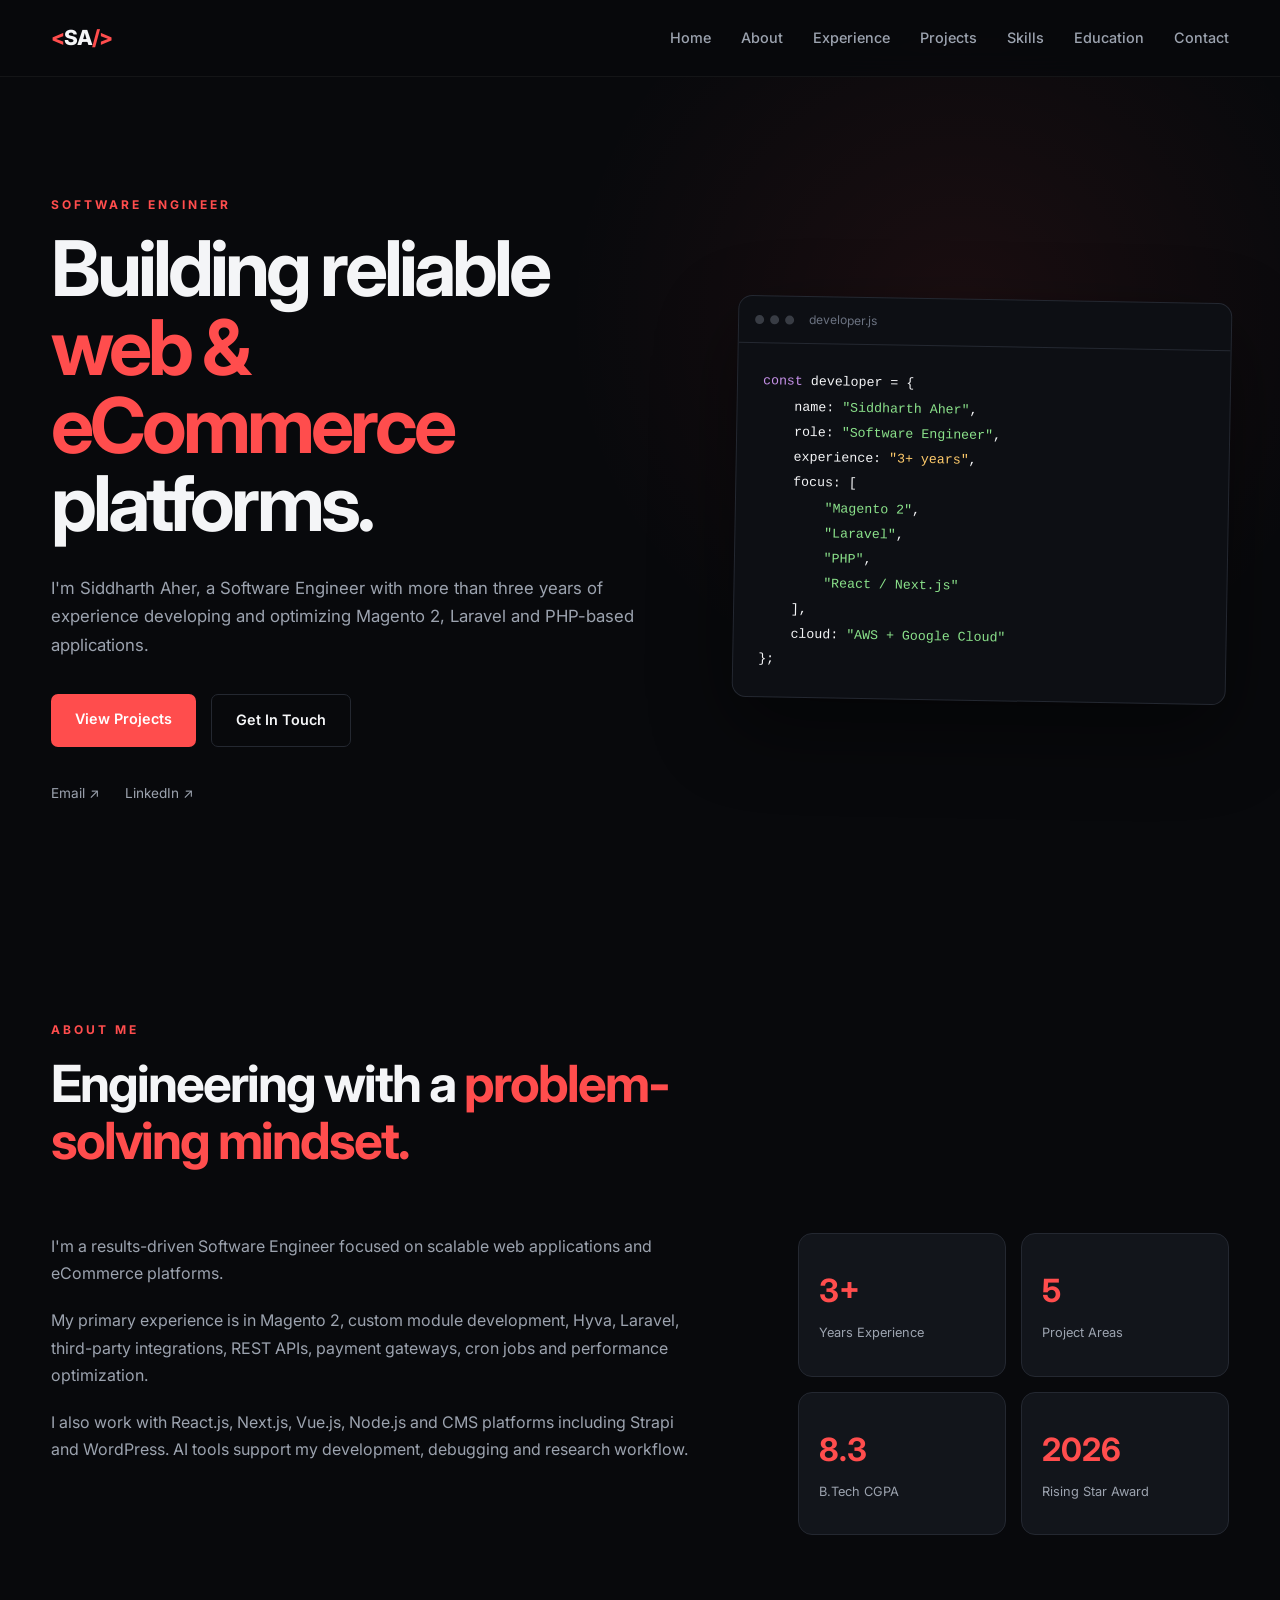
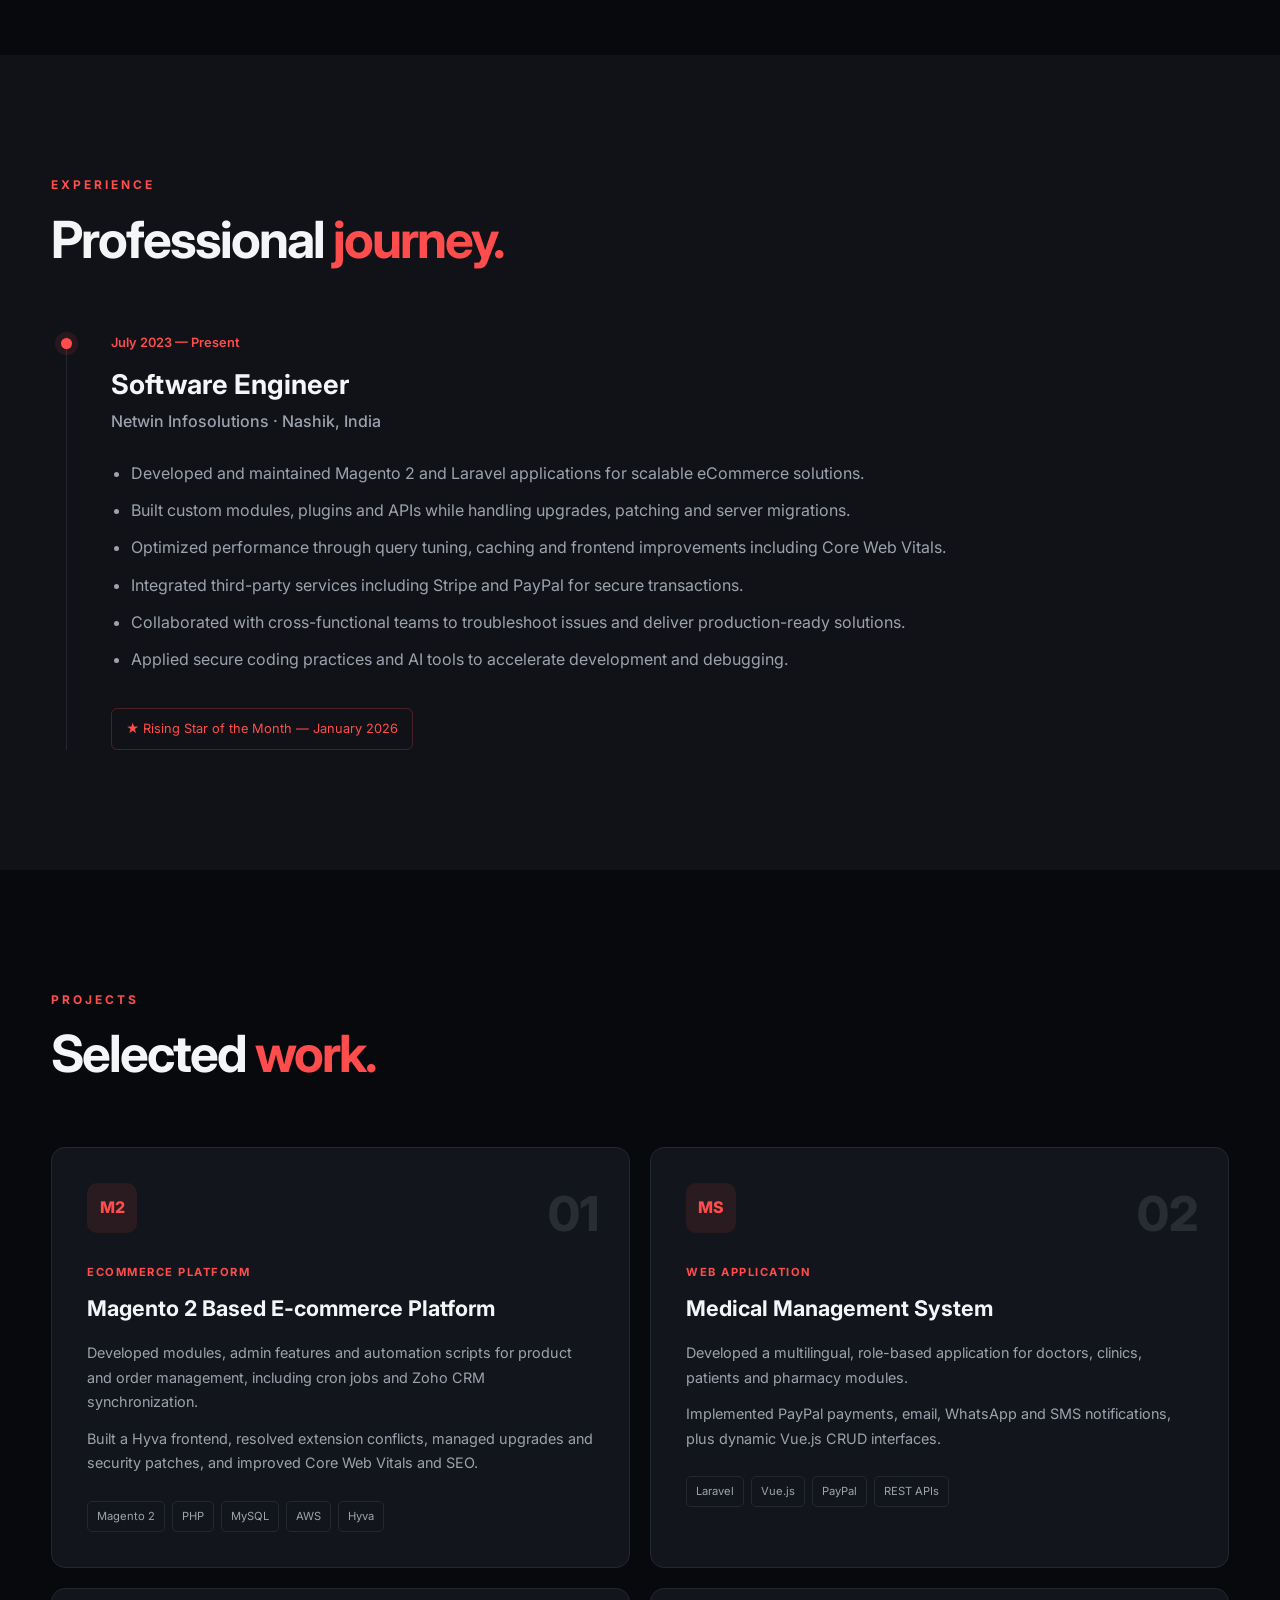
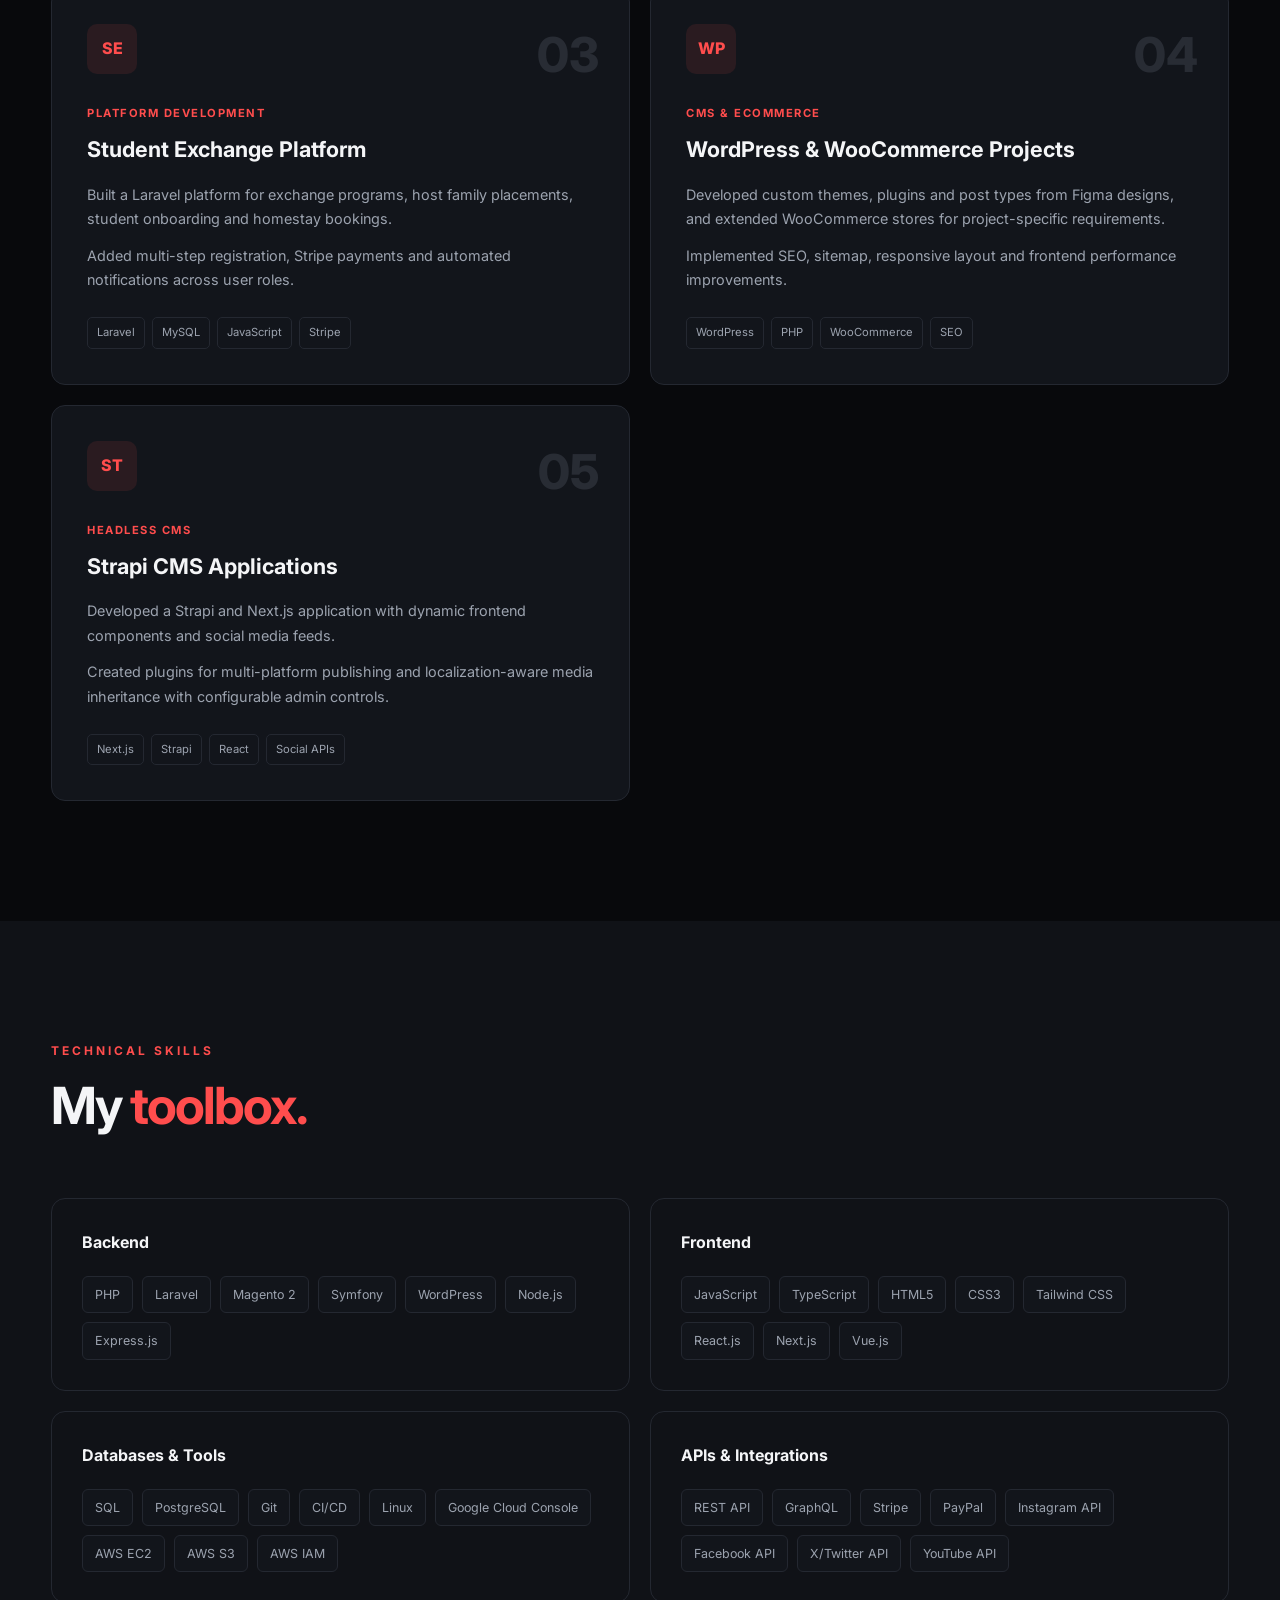
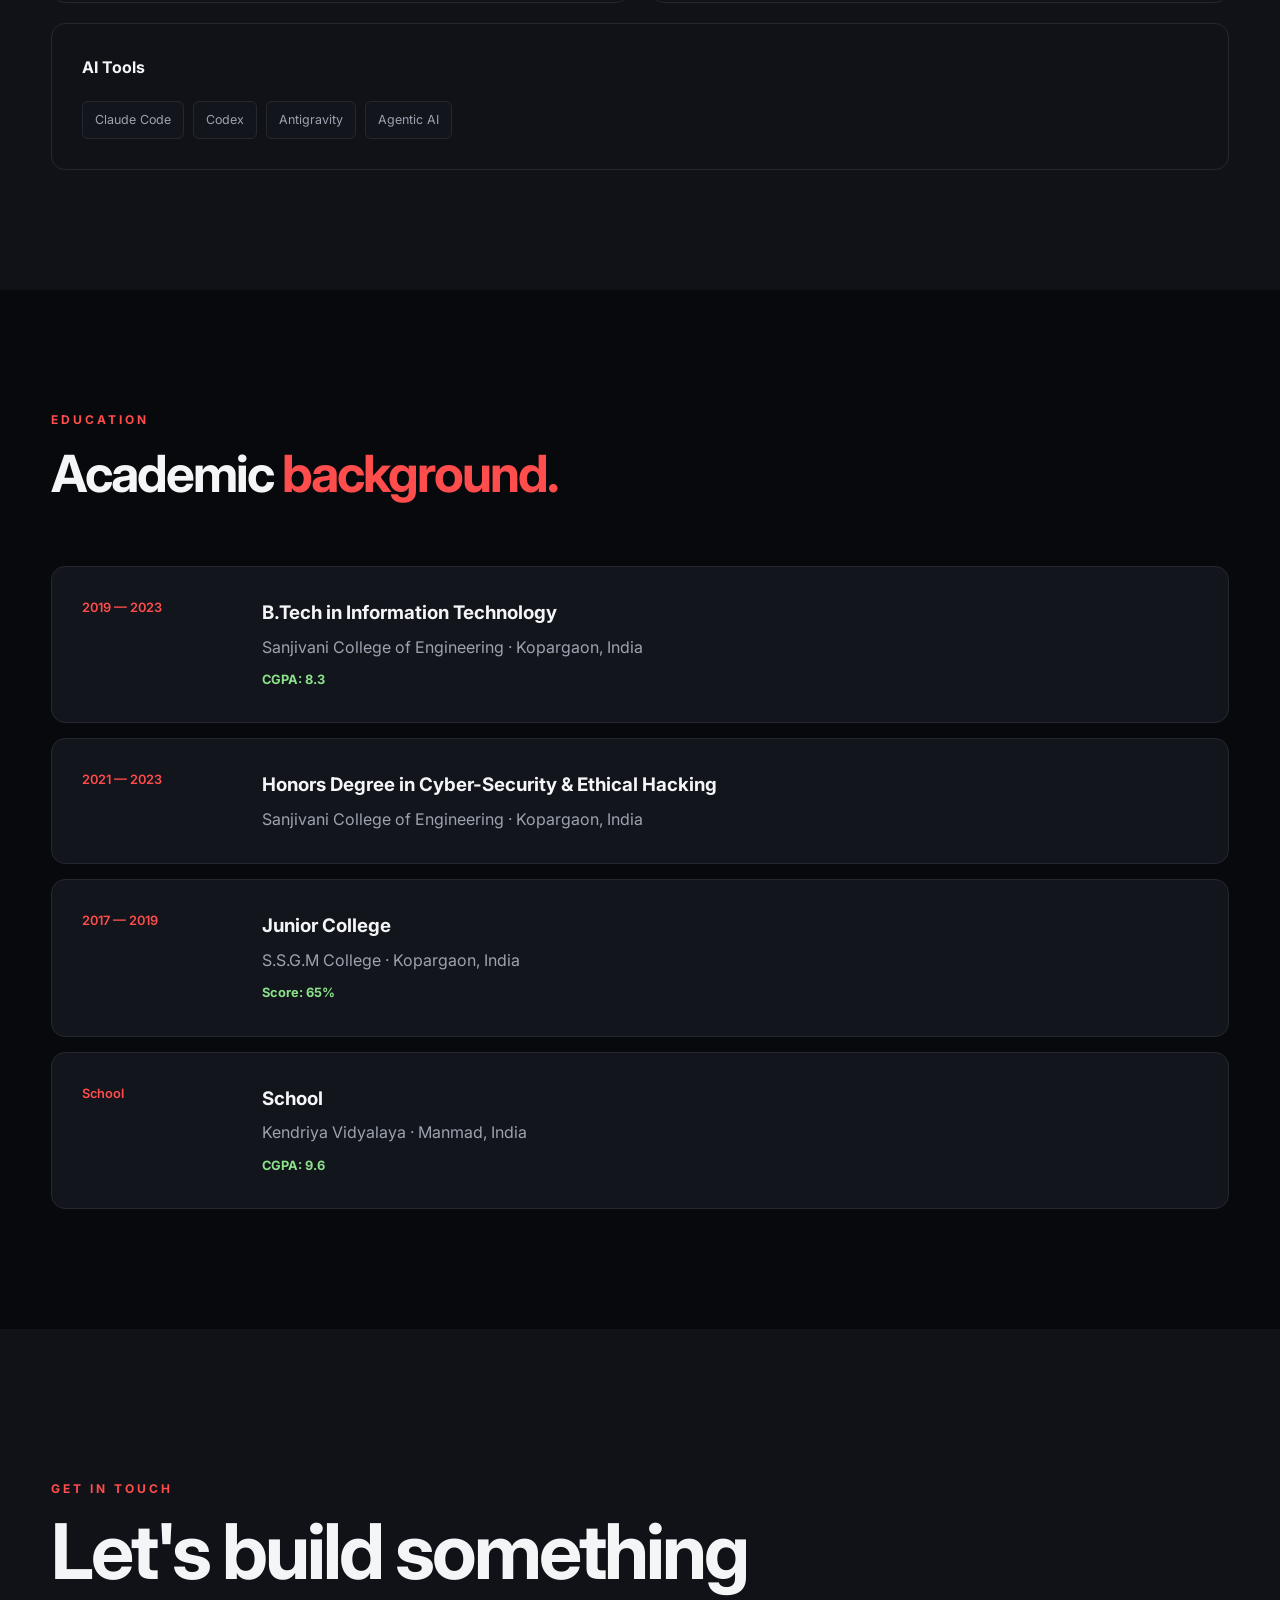
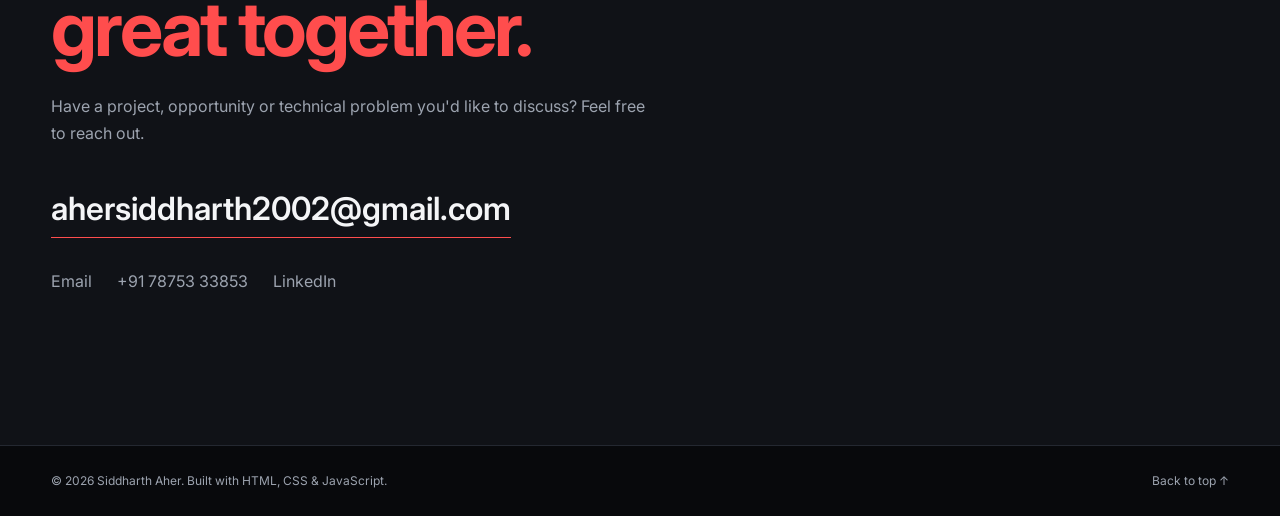
==== index.html @ b6172dcd "Content changes" ====
<!DOCTYPE html>
<html lang="en">
<head>
    <meta charset="UTF-8">
    <meta name="viewport" content="width=device-width, initial-scale=1.0">
    <title>Siddharth Aher | Software Engineer</title>
    <meta name="description" content="Siddharth Aher is a Software Engineer specializing in Magento 2, Laravel, PHP, eCommerce platforms, and modern JavaScript applications.">
    <link rel="stylesheet" href="css/style.css">
    <link rel="preconnect" href="https://fonts.googleapis.com">
    <link rel="preconnect" href="https://fonts.gstatic.com" crossorigin>
    <link href="https://fonts.googleapis.com/css2?family=Inter:wght@400;500;600;700;800&display=swap" rel="stylesheet">
</head>
<body>
<header class="header">
    <div class="container nav">
        <a href="#home" class="logo"><span>&lt;</span>SA<span>/&gt;</span></a>
        <button class="menu-toggle" id="menuToggle" aria-label="Toggle navigation"><span></span><span></span><span></span></button>
        <nav class="nav-links" id="navLinks">
            <a href="#home">Home</a><a href="#about">About</a><a href="#experience">Experience</a><a href="#projects">Projects</a><a href="#skills">Skills</a><a href="#education">Education</a><a href="#contact">Contact</a>
        </nav>
    </div>
</header>

<main>
    <section class="hero" id="home">
        <div class="container hero-content">
            <div class="hero-text reveal">
                <p class="eyebrow">SOFTWARE ENGINEER</p>
                <h1>Building reliable <span>web & eCommerce</span> platforms.</h1>
                <p class="hero-description">I'm Siddharth Aher, a Software Engineer with more than three years of experience developing and optimizing Magento 2, Laravel and PHP-based applications.</p>
                <div class="hero-buttons"><a href="#projects" class="btn btn-primary">View Projects</a><a href="#contact" class="btn btn-secondary">Get In Touch</a></div>
                <div class="hero-socials"><a href="mailto:ahersiddharth2002@gmail.com">Email ↗</a><a href="https://linkedin.com/in/siddharth-aher-4a047a197" target="_blank" rel="noopener">LinkedIn ↗</a></div>
            </div>
            <div class="hero-card reveal">
                <div class="code-window">
                    <div class="window-header"><div class="window-dots"><span></span><span></span><span></span></div><span>developer.js</span></div>
                    <div class="code-content"><pre><code><span class="purple">const</span> developer = {
    name: <span class="green">"Siddharth Aher"</span>,
    role: <span class="green">"Software Engineer"</span>,
    experience: <span class="orange">"3+ years"</span>,
    focus: [
        <span class="green">"Magento 2"</span>,
        <span class="green">"Laravel"</span>,
        <span class="green">"PHP"</span>,
        <span class="green">"React / Next.js"</span>
    ],
    cloud: <span class="green">"AWS + Google Cloud"</span>
};</code></pre></div>
                </div>
            </div>
        </div>
    </section>

    <section class="section" id="about">
        <div class="container">
            <div class="section-heading reveal"><p class="eyebrow">ABOUT ME</p><h2>Engineering with a <span>problem-solving mindset.</span></h2></div>
            <div class="about-grid">
                <div class="about-text reveal">
                    <p>I'm a results-driven Software Engineer focused on scalable web applications and eCommerce platforms.</p>
                    <p>My primary experience is in Magento 2, custom module development, Hyva, Laravel, third-party integrations, REST APIs, payment gateways, cron jobs and performance optimization.</p>
                    <p>I also work with React.js, Next.js, Vue.js, Node.js and CMS platforms including Strapi and WordPress. AI tools support my development, debugging and research workflow.</p>
                </div>
                <div class="about-stats reveal"><div class="stat"><strong>3+</strong><span>Years Experience</span></div><div class="stat"><strong>5</strong><span>Project Areas</span></div><div class="stat"><strong>8.3</strong><span>B.Tech CGPA</span></div><div class="stat"><strong>2026</strong><span>Rising Star Award</span></div></div>
            </div>
        </div>
    </section>

    <section class="section section-dark" id="experience">
        <div class="container">
            <div class="section-heading reveal"><p class="eyebrow">EXPERIENCE</p><h2>Professional <span>journey.</span></h2></div>
            <div class="timeline"><div class="timeline-item reveal"><div class="timeline-dot"></div><div class="timeline-content">
                <div class="timeline-date">July 2023 — Present</div><h3>Software Engineer</h3><h4>Netwin Infosolutions · Nashik, India</h4>
                <ul><li>Developed and maintained Magento 2 and Laravel applications for scalable eCommerce solutions.</li><li>Built custom modules, plugins and APIs while handling upgrades, patching and server migrations.</li><li>Optimized performance through query tuning, caching and frontend improvements including Core Web Vitals.</li><li>Integrated third-party services including Stripe and PayPal for secure transactions.</li><li>Collaborated with cross-functional teams to troubleshoot issues and deliver production-ready solutions.</li><li>Applied secure coding practices and AI tools to accelerate development and debugging.</li></ul>
                <div class="achievement">★ Rising Star of the Month — January 2026</div>
            </div></div></div>
        </div>
    </section>

    <section class="section" id="projects">
        <div class="container">
            <div class="section-heading reveal"><p class="eyebrow">PROJECTS</p><h2>Selected <span>work.</span></h2></div>
            <div class="projects-grid">
                <article class="project-card reveal"><div class="project-number">01</div><div class="project-icon">M2</div><p class="project-type">ECOMMERCE PLATFORM</p><h3>Magento 2 Based E-commerce Platform</h3><p>Developed modules, admin features and automation scripts for product and order management, including cron jobs and Zoho CRM synchronization.</p><p>Built a Hyva frontend, resolved extension conflicts, managed upgrades and security patches, and improved Core Web Vitals and SEO.</p><div class="tags"><span>Magento 2</span><span>PHP</span><span>MySQL</span><span>AWS</span><span>Hyva</span></div></article>
                <article class="project-card reveal"><div class="project-number">02</div><div class="project-icon">MS</div><p class="project-type">WEB APPLICATION</p><h3>Medical Management System</h3><p>Developed a multilingual, role-based application for doctors, clinics, patients and pharmacy modules.</p><p>Implemented PayPal payments, email, WhatsApp and SMS notifications, plus dynamic Vue.js CRUD interfaces.</p><div class="tags"><span>Laravel</span><span>Vue.js</span><span>PayPal</span><span>REST APIs</span></div></article>
                <article class="project-card reveal"><div class="project-number">03</div><div class="project-icon">SE</div><p class="project-type">PLATFORM DEVELOPMENT</p><h3>Student Exchange Platform</h3><p>Built a Laravel platform for exchange programs, host family placements, student onboarding and homestay bookings.</p><p>Added multi-step registration, Stripe payments and automated notifications across user roles.</p><div class="tags"><span>Laravel</span><span>MySQL</span><span>JavaScript</span><span>Stripe</span></div></article>
                <article class="project-card reveal"><div class="project-number">04</div><div class="project-icon">WP</div><p class="project-type">CMS & ECOMMERCE</p><h3>WordPress & WooCommerce Projects</h3><p>Developed custom themes, plugins and post types from Figma designs, and extended WooCommerce stores for project-specific requirements.</p><p>Implemented SEO, sitemap, responsive layout and frontend performance improvements.</p><div class="tags"><span>WordPress</span><span>PHP</span><span>WooCommerce</span><span>SEO</span></div></article>
                <article class="project-card reveal"><div class="project-number">05</div><div class="project-icon">ST</div><p class="project-type">HEADLESS CMS</p><h3>Strapi CMS Applications</h3><p>Developed a Strapi and Next.js application with dynamic frontend components and social media feeds.</p><p>Created plugins for multi-platform publishing and localization-aware media inheritance with configurable admin controls.</p><div class="tags"><span>Next.js</span><span>Strapi</span><span>React</span><span>Social APIs</span></div></article>
            </div>
        </div>
    </section>

    <section class="section section-dark" id="skills">
        <div class="container">
            <div class="section-heading reveal"><p class="eyebrow">TECHNICAL SKILLS</p><h2>My <span>toolbox.</span></h2></div>
            <div class="skills-grid">
                <div class="skill-group reveal"><h3>Backend</h3><div class="skill-list"><span>PHP</span><span>Laravel</span><span>Magento 2</span><span>Symfony</span><span>WordPress</span><span>Node.js</span><span>Express.js</span></div></div>
                <div class="skill-group reveal"><h3>Frontend</h3><div class="skill-list"><span>JavaScript</span><span>TypeScript</span><span>HTML5</span><span>CSS3</span><span>Tailwind CSS</span><span>React.js</span><span>Next.js</span><span>Vue.js</span></div></div>
                <div class="skill-group reveal"><h3>Databases & Tools</h3><div class="skill-list"><span>SQL</span><span>PostgreSQL</span><span>Git</span><span>CI/CD</span><span>Linux</span><span>Google Cloud Console</span><span>AWS EC2</span><span>AWS S3</span><span>AWS IAM</span></div></div>
                <div class="skill-group reveal"><h3>APIs & Integrations</h3><div class="skill-list"><span>REST API</span><span>GraphQL</span><span>Stripe</span><span>PayPal</span><span>Instagram API</span><span>Facebook API</span><span>X/Twitter API</span><span>YouTube API</span></div></div>
                <div class="skill-group skill-group-wide reveal"><h3>AI Tools</h3><div class="skill-list"><span>Claude Code</span><span>Codex</span><span>Antigravity</span><span>Agentic AI</span></div></div>
            </div>
        </div>
    </section>

    <section class="section" id="education">
        <div class="container">
            <div class="section-heading reveal"><p class="eyebrow">EDUCATION</p><h2>Academic <span>background.</span></h2></div>
            <div class="education-list">
                <div class="education-card reveal"><span class="education-year">2019 — 2023</span><div><h3>B.Tech in Information Technology</h3><p>Sanjivani College of Engineering · Kopargaon, India</p><strong>CGPA: 8.3</strong></div></div>
                <div class="education-card reveal"><span class="education-year">2021 — 2023</span><div><h3>Honors Degree in Cyber-Security & Ethical Hacking</h3><p>Sanjivani College of Engineering · Kopargaon, India</p></div></div>
                <div class="education-card reveal"><span class="education-year">2017 — 2019</span><div><h3>Junior College</h3><p>S.S.G.M College · Kopargaon, India</p><strong>Score: 65%</strong></div></div>
                <div class="education-card reveal"><span class="education-year">School</span><div><h3>School</h3><p>Kendriya Vidyalaya · Manmad, India</p><strong>CGPA: 9.6</strong></div></div>
            </div>
        </div>
    </section>

    <section class="section contact-section section-dark" id="contact">
        <div class="container"><div class="contact-content reveal">
            <p class="eyebrow">GET IN TOUCH</p><h2>Let's build something <span>great together.</span></h2>
            <p>Have a project, opportunity or technical problem you'd like to discuss? Feel free to reach out.</p>
            <a href="mailto:ahersiddharth2002@gmail.com" class="email-link">ahersiddharth2002@gmail.com</a>
            <div class="contact-links"><a href="mailto:ahersiddharth2002@gmail.com">Email</a><a href="tel:+917875333853">+91 78753 33853</a><a href="https://linkedin.com/in/siddharth-aher-4a047a197" target="_blank" rel="noopener">LinkedIn</a></div>
        </div></div>
    </section>
</main>

<footer class="footer"><div class="container footer-content"><p>© <span id="year"></span> Siddharth Aher. Built with HTML, CSS & JavaScript.</p><a href="#home">Back to top ↑</a></div></footer>
<script src="js/script.js"></script>
</body>
</html>
---- css/style.css ----
/* =========================================================
   Siddharth Aher Portfolio
   ========================================================= */

:root {
    --bg: #08090c;
    --bg-soft: #101217;
    --bg-card: #12151b;
    --border: #242831;

    --text: #f4f5f7;
    --text-muted: #9ca3af;

    --accent: #ff4d4d;
    --accent-light: #ff7676;

    --green: #8be28b;
    --purple: #c792ea;
    --orange: #ffcb6b;

    --max-width: 1180px;
    --radius: 14px;

    --transition: 0.3s ease;
}

* {
    margin: 0;
    padding: 0;
    box-sizing: border-box;
}

html {
    scroll-behavior: smooth;
    scroll-padding-top: 80px;
}

body {
    font-family: "Inter", sans-serif;
    background: var(--bg);
    color: var(--text);
    line-height: 1.7;
    overflow-x: hidden;
}

a {
    color: inherit;
    text-decoration: none;
}

.container {
    width: min(92%, var(--max-width));
    margin: 0 auto;
}


/* =========================================================
   Navigation
   ========================================================= */

.header {
    position: fixed;
    top: 0;
    left: 0;
    width: 100%;
    z-index: 1000;

    background: rgba(8, 9, 12, 0.85);
    backdrop-filter: blur(15px);

    border-bottom: 1px solid rgba(255, 255, 255, 0.05);
}

.nav {
    height: 76px;

    display: flex;
    align-items: center;
    justify-content: space-between;
}

.logo {
    font-size: 1.3rem;
    font-weight: 800;
    letter-spacing: -1px;
}

.logo span {
    color: var(--accent);
}

.nav-links {
    display: flex;
    gap: 30px;
}

.nav-links a {
    color: var(--text-muted);
    font-size: 0.9rem;
    font-weight: 500;

    transition: var(--transition);
}

.nav-links a:hover {
    color: var(--text);
}

.menu-toggle {
    display: none;

    border: 0;
    background: transparent;

    cursor: pointer;
}

.menu-toggle span {
    display: block;
    width: 25px;
    height: 2px;

    margin: 5px;

    background: var(--text);
}


/* =========================================================
   Hero
   ========================================================= */

.hero {
    min-height: 100vh;

    display: flex;
    align-items: center;

    padding-top: 100px;

    background:
        radial-gradient(
            circle at 75% 35%,
            rgba(255, 77, 77, 0.08),
            transparent 35%
        );
}

.hero-content {
    display: grid;
    grid-template-columns: 1.1fr 0.9fr;

    gap: 80px;
    align-items: center;
}

.eyebrow {
    margin-bottom: 15px;

    color: var(--accent);

    font-size: 0.75rem;
    font-weight: 700;

    letter-spacing: 3px;
}

.hero h1 {
    max-width: 750px;

    font-size: clamp(3rem, 6vw, 5.4rem);
    line-height: 1.02;
    letter-spacing: -4px;
}

.hero h1 span,
.section-heading h2 span,
.contact-content h2 span,
.ai-section h2 span {
    color: var(--accent);
}

.hero-description {
    max-width: 650px;

    margin-top: 30px;

    color: var(--text-muted);

    font-size: 1.05rem;
}

.hero-buttons {
    display: flex;
    gap: 15px;

    margin-top: 35px;
}

.btn {
    display: inline-flex;

    padding: 13px 24px;

    border-radius: 7px;

    font-size: 0.9rem;
    font-weight: 600;

    transition: var(--transition);
}

.btn-primary {
    background: var(--accent);
    color: white;
}

.btn-primary:hover {
    background: var(--accent-light);
    transform: translateY(-2px);
}

.btn-secondary {
    border: 1px solid var(--border);
    color: var(--text);
}

.btn-secondary:hover {
    border-color: var(--accent);
}

.hero-socials {
    display: flex;
    gap: 25px;

    margin-top: 35px;

    color: var(--text-muted);
    font-size: 0.85rem;
}

.hero-socials a:hover {
    color: var(--accent);
}


/* Code window */

.code-window {
    background: #0d0f14;

    border: 1px solid var(--border);

    border-radius: var(--radius);

    box-shadow:
        0 30px 80px rgba(0, 0, 0, 0.45);

    overflow: hidden;

    transform: rotate(1deg);

    transition: var(--transition);
}

.code-window:hover {
    transform: rotate(0deg) translateY(-5px);
}

.window-header {
    display: flex;
    align-items: center;
    gap: 15px;

    padding: 13px 16px;

    border-bottom: 1px solid var(--border);

    color: #6b7280;

    font-size: 0.75rem;
}

.window-dots {
    display: flex;
    gap: 6px;
}

.window-dots span {
    width: 9px;
    height: 9px;

    border-radius: 50%;

    background: #383c44;
}

.code-content {
    padding: 25px;

    overflow-x: auto;
}

.code-content pre {
    font-family: "Courier New", monospace;

    font-size: 0.83rem;

    line-height: 1.9;
}

.purple {
    color: var(--purple);
}

.green {
    color: var(--green);
}

.orange {
    color: var(--orange);
}


/* =========================================================
   Sections
   ========================================================= */

.section {
    padding: 120px 0;
}

.section-dark {
    background: var(--bg-soft);
}

.section-heading {
    max-width: 700px;

    margin-bottom: 65px;
}

.section-heading h2 {
    font-size: clamp(2.3rem, 4vw, 4rem);
    line-height: 1.1;
    letter-spacing: -2px;
}


/* =========================================================
   About
   ========================================================= */

.about-grid {
    display: grid;
    grid-template-columns: 1.2fr 0.8fr;

    gap: 100px;
}

.about-text p {
    margin-bottom: 20px;

    color: var(--text-muted);
}

.about-stats {
    display: grid;
    grid-template-columns: 1fr 1fr;

    gap: 15px;
}

.stat {
    padding: 30px 20px;

    background: var(--bg-card);

    border: 1px solid var(--border);
    border-radius: var(--radius);
}

.stat strong {
    display: block;

    color: var(--accent);

    font-size: 2rem;
}

.stat span {
    color: var(--text-muted);

    font-size: 0.8rem;
}


/* =========================================================
   Experience
   ========================================================= */

.timeline {
    position: relative;

    max-width: 900px;

    margin-left: 10px;
}

.timeline::before {
    content: "";

    position: absolute;

    top: 5px;
    bottom: 0;
    left: 5px;

    width: 1px;

    background: var(--border);
}

.timeline-item {
    position: relative;

    padding-left: 50px;
}

.timeline-dot {
    position: absolute;

    top: 6px;
    left: 0;

    width: 11px;
    height: 11px;

    border-radius: 50%;

    background: var(--accent);

    box-shadow: 0 0 0 6px rgba(255, 77, 77, 0.1);
}

.timeline-date {
    margin-bottom: 8px;

    color: var(--accent);

    font-size: 0.8rem;
    font-weight: 600;
}

.timeline-content h3 {
    font-size: 1.7rem;
}

.timeline-content h4 {
    margin-bottom: 25px;

    color: var(--text-muted);

    font-weight: 500;
}

.timeline-content ul {
    padding-left: 20px;

    color: var(--text-muted);
}

.timeline-content li {
    margin-bottom: 10px;
}

.achievement {
    display: inline-block;

    margin-top: 25px;
    padding: 9px 14px;

    border: 1px solid rgba(255, 77, 77, 0.25);
    border-radius: 6px;

    color: var(--accent);

    font-size: 0.8rem;
}


/* =========================================================
   Projects
   ========================================================= */

.projects-grid {
    display: grid;
    grid-template-columns: repeat(2, 1fr);

    gap: 20px;
}

.project-card {
    position: relative;

    padding: 35px;

    min-height: 390px;

    background: var(--bg-card);

    border: 1px solid var(--border);
    border-radius: var(--radius);

    overflow: hidden;

    transition: var(--transition);
}

.project-card:hover {
    transform: translateY(-6px);

    border-color: rgba(255, 77, 77, 0.4);
}

.project-number {
    position: absolute;

    top: 25px;
    right: 30px;

    color: #282c34;

    font-size: 3rem;
    font-weight: 800;
}

.project-icon {
    display: flex;
    align-items: center;
    justify-content: center;

    width: 50px;
    height: 50px;

    margin-bottom: 30px;

    border-radius: 10px;

    background: rgba(255, 77, 77, 0.1);

    color: var(--accent);

    font-weight: 800;
}

.project-type {
    margin-bottom: 8px;

    color: var(--accent);

    font-size: 0.7rem;
    font-weight: 700;

    letter-spacing: 1.5px;
}

.project-card h3 {
    margin-bottom: 15px;

    font-size: 1.35rem;
}

.project-card p:not(.project-type) {
    margin-bottom: 12px;

    color: var(--text-muted);

    font-size: 0.9rem;
}

.tags {
    display: flex;
    flex-wrap: wrap;

    gap: 7px;

    margin-top: 25px;
}

.tags span {
    padding: 5px 9px;

    border: 1px solid var(--border);
    border-radius: 5px;

    color: #9ca3af;

    font-size: 0.7rem;
}


/* =========================================================
   Skills
   ========================================================= */

.skills-grid {
    display: grid;
    grid-template-columns: repeat(2, 1fr);

    gap: 20px;
}

.skill-group {
    padding: 30px;

    border: 1px solid var(--border);
    border-radius: var(--radius);
}

.skill-group-wide {
    grid-column: 1 / -1;
}

.skill-group h3 {
    margin-bottom: 20px;

    font-size: 1rem;
}

.skill-list {
    display: flex;
    flex-wrap: wrap;

    gap: 9px;
}

.skill-list span {
    padding: 7px 12px;

    background: var(--bg-card);

    border: 1px solid var(--border);
    border-radius: 6px;

    color: var(--text-muted);

    font-size: 0.78rem;

    transition: var(--transition);
}

.skill-list span:hover {
    border-color: var(--accent);
    color: var(--text);
}


/* =========================================================
   AI
   ========================================================= */

.ai-section {
    display: grid;
    grid-template-columns: 1fr 1fr;

    gap: 80px;
    align-items: center;

    padding: 60px;

    background:
        linear-gradient(
            135deg,
            rgba(255, 77, 77, 0.08),
            transparent
        );

    border: 1px solid var(--border);
    border-radius: var(--radius);
}

.ai-section h2 {
    margin-bottom: 20px;

    font-size: clamp(2rem, 4vw, 3.5rem);
    line-height: 1.1;
}

.ai-section p {
    color: var(--text-muted);
}

.ai-tools {
    display: grid;
    grid-template-columns: 1fr 1fr;

    gap: 12px;
}

.ai-tools div {
    padding: 25px;

    background: var(--bg-card);

    border: 1px solid var(--border);
    border-radius: 8px;

    font-weight: 600;

    transition: var(--transition);
}

.ai-tools div:hover {
    border-color: var(--accent);
    transform: translateY(-3px);
}


/* =========================================================
   Education
   ========================================================= */

.education-list {
    display: flex;
    flex-direction: column;

    gap: 15px;
}

.education-card {
    display: grid;
    grid-template-columns: 150px 1fr;

    gap: 30px;

    padding: 30px;

    border: 1px solid var(--border);
    border-radius: var(--radius);

    background: var(--bg-card);
}

.education-year {
    color: var(--accent);

    font-size: 0.8rem;
    font-weight: 600;
}

.education-card h3 {
    margin-bottom: 5px;
}

.education-card p {
    color: var(--text-muted);
}

.education-card strong {
    display: inline-block;

    margin-top: 8px;

    color: var(--green);

    font-size: 0.8rem;
}


/* =========================================================
   Contact
   ========================================================= */

.contact-section {
    padding: 150px 0;
}

.contact-content {
    max-width: 850px;
}

.contact-content h2 {
    margin-bottom: 25px;

    font-size: clamp(2.5rem, 6vw, 5rem);
    line-height: 1;
    letter-spacing: -3px;
}

.contact-content > p:not(.eyebrow) {
    max-width: 600px;

    margin-bottom: 35px;

    color: var(--text-muted);
}

.email-link {
    display: inline-block;

    margin-bottom: 30px;

    font-size: clamp(1.3rem, 3vw, 2rem);
    font-weight: 600;

    border-bottom: 1px solid var(--accent);

    transition: var(--transition);
}

.email-link:hover {
    color: var(--accent);
}

.contact-links {
    display: flex;
    gap: 25px;

    color: var(--text-muted);
}

.contact-links a:hover {
    color: var(--accent);
}


/* =========================================================
   Footer
   ========================================================= */

.footer {
    border-top: 1px solid var(--border);

    padding: 25px 0;

    color: var(--text-muted);

    font-size: 0.75rem;
}

.footer-content {
    display: flex;
    align-items: center;
    justify-content: space-between;
}

.footer a:hover {
    color: var(--accent);
}


/* =========================================================
   Animations
   ========================================================= */

.reveal {
    opacity: 0;

    transform: translateY(25px);

    transition:
        opacity 0.7s ease,
        transform 0.7s ease;
}

.reveal.visible {
    opacity: 1;
    transform: translateY(0);
}


/* =========================================================
   Responsive
   ========================================================= */

@media (max-width: 900px) {

    .hero-content,
    .about-grid,
    .ai-section {
        grid-template-columns: 1fr;

        gap: 50px;
    }

    .hero {
        padding-top: 130px;
        padding-bottom: 80px;
    }

    .hero h1 {
        letter-spacing: -2px;
    }

    .projects-grid {
        grid-template-columns: 1fr;
    }

    .skills-grid {
        grid-template-columns: 1fr;
    }

    .skill-group-wide {
        grid-column: auto;
    }

    .ai-section {
        padding: 40px 30px;
    }
}


@media (max-width: 700px) {

    .nav-links {
        position: absolute;

        top: 76px;
        left: 0;

        width: 100%;

        display: none;
        flex-direction: column;

        padding: 25px;

        background: var(--bg);

        border-bottom: 1px solid var(--border);
    }

    .nav-links.active {
        display: flex;
    }

    .menu-toggle {
        display: block;
    }

    .hero h1 {
        font-size: 3rem;
    }

    .hero-buttons {
        flex-direction: column;
        align-items: flex-start;
    }

    .code-content {
        padding: 15px;
    }

    .code-content pre {
        font-size: 0.7rem;
    }

    .section {
        padding: 85px 0;
    }

    .about-stats {
        grid-template-columns: 1fr 1fr;
    }

    .education-card {
        grid-template-columns: 1fr;
        gap: 10px;
    }

    .footer-content {
        flex-direction: column;
        gap: 10px;
        text-align: center;
    }

    .contact-content h2 {
        letter-spacing: -2px;
    }
}


@media (max-width: 450px) {

    .about-stats {
        grid-template-columns: 1fr;
    }

    .ai-tools {
        grid-template-columns: 1fr;
    }

    .project-card {
        padding: 25px;
    }
}
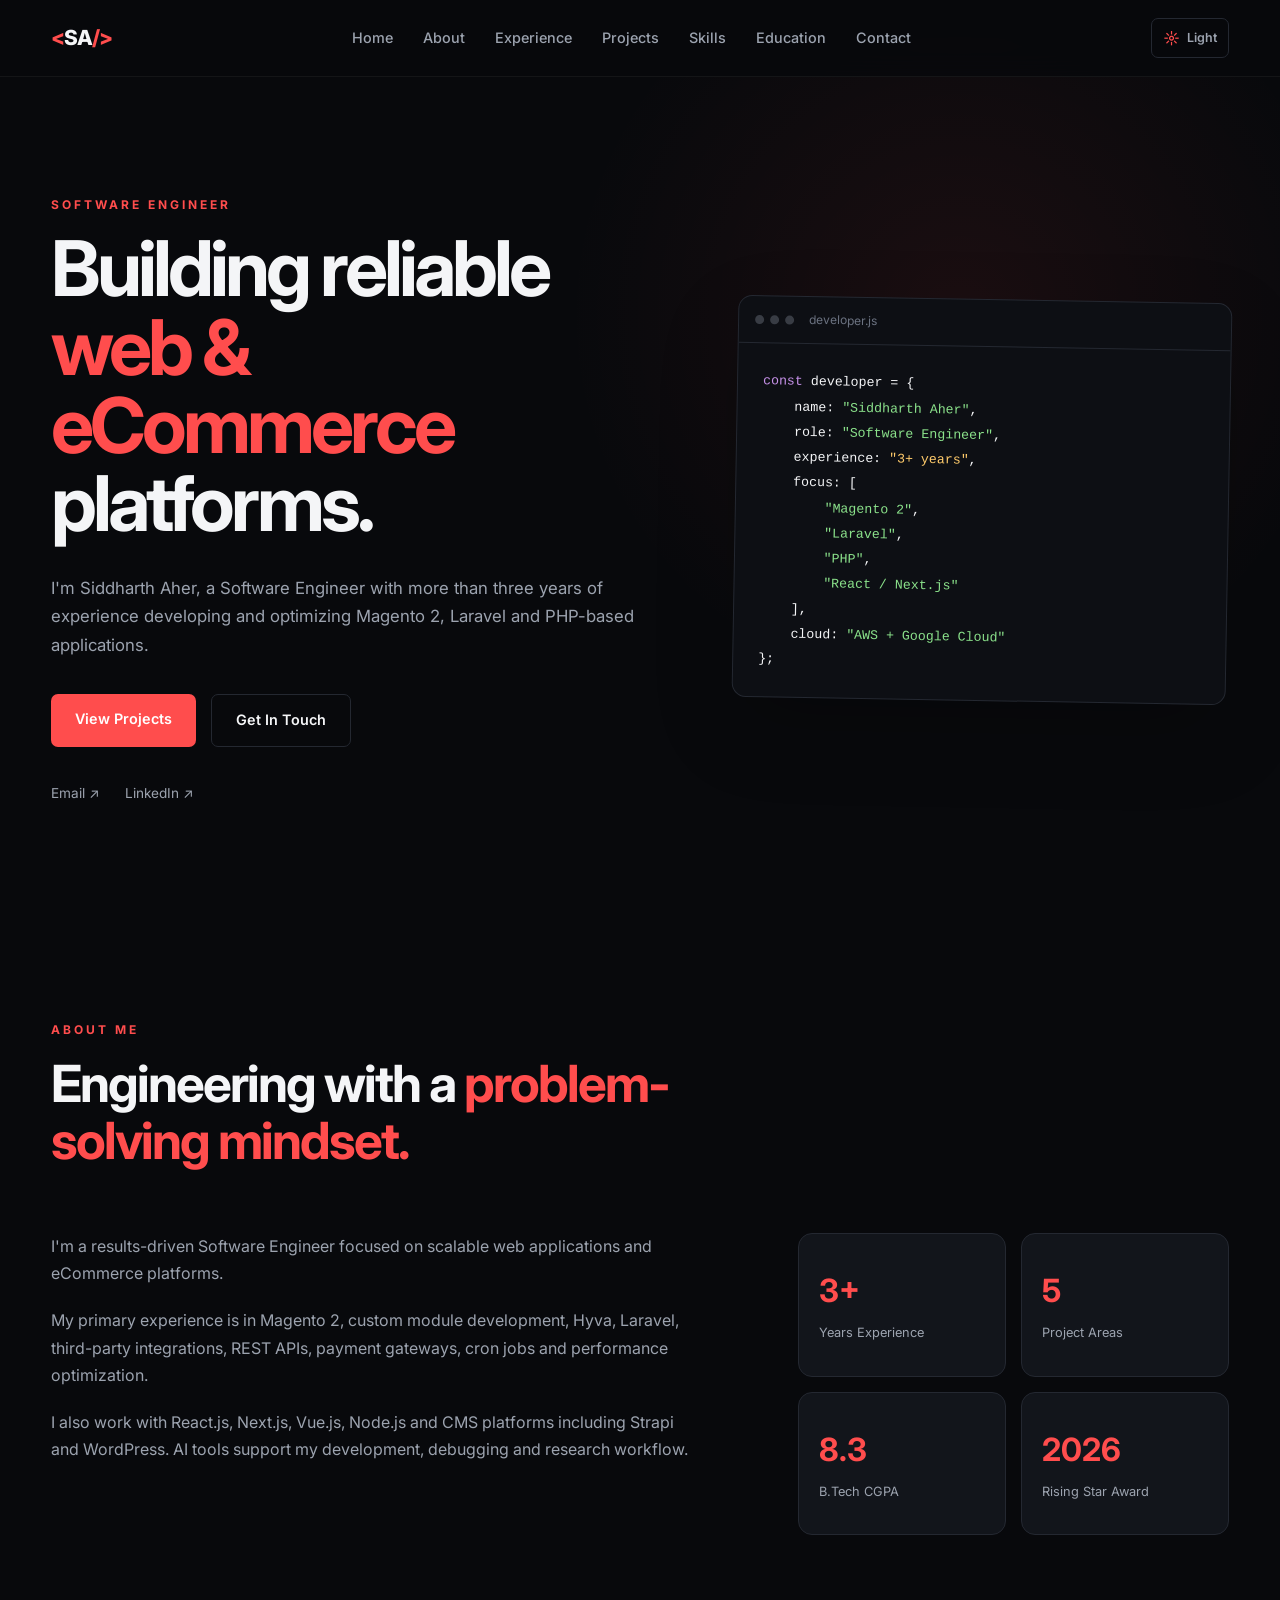
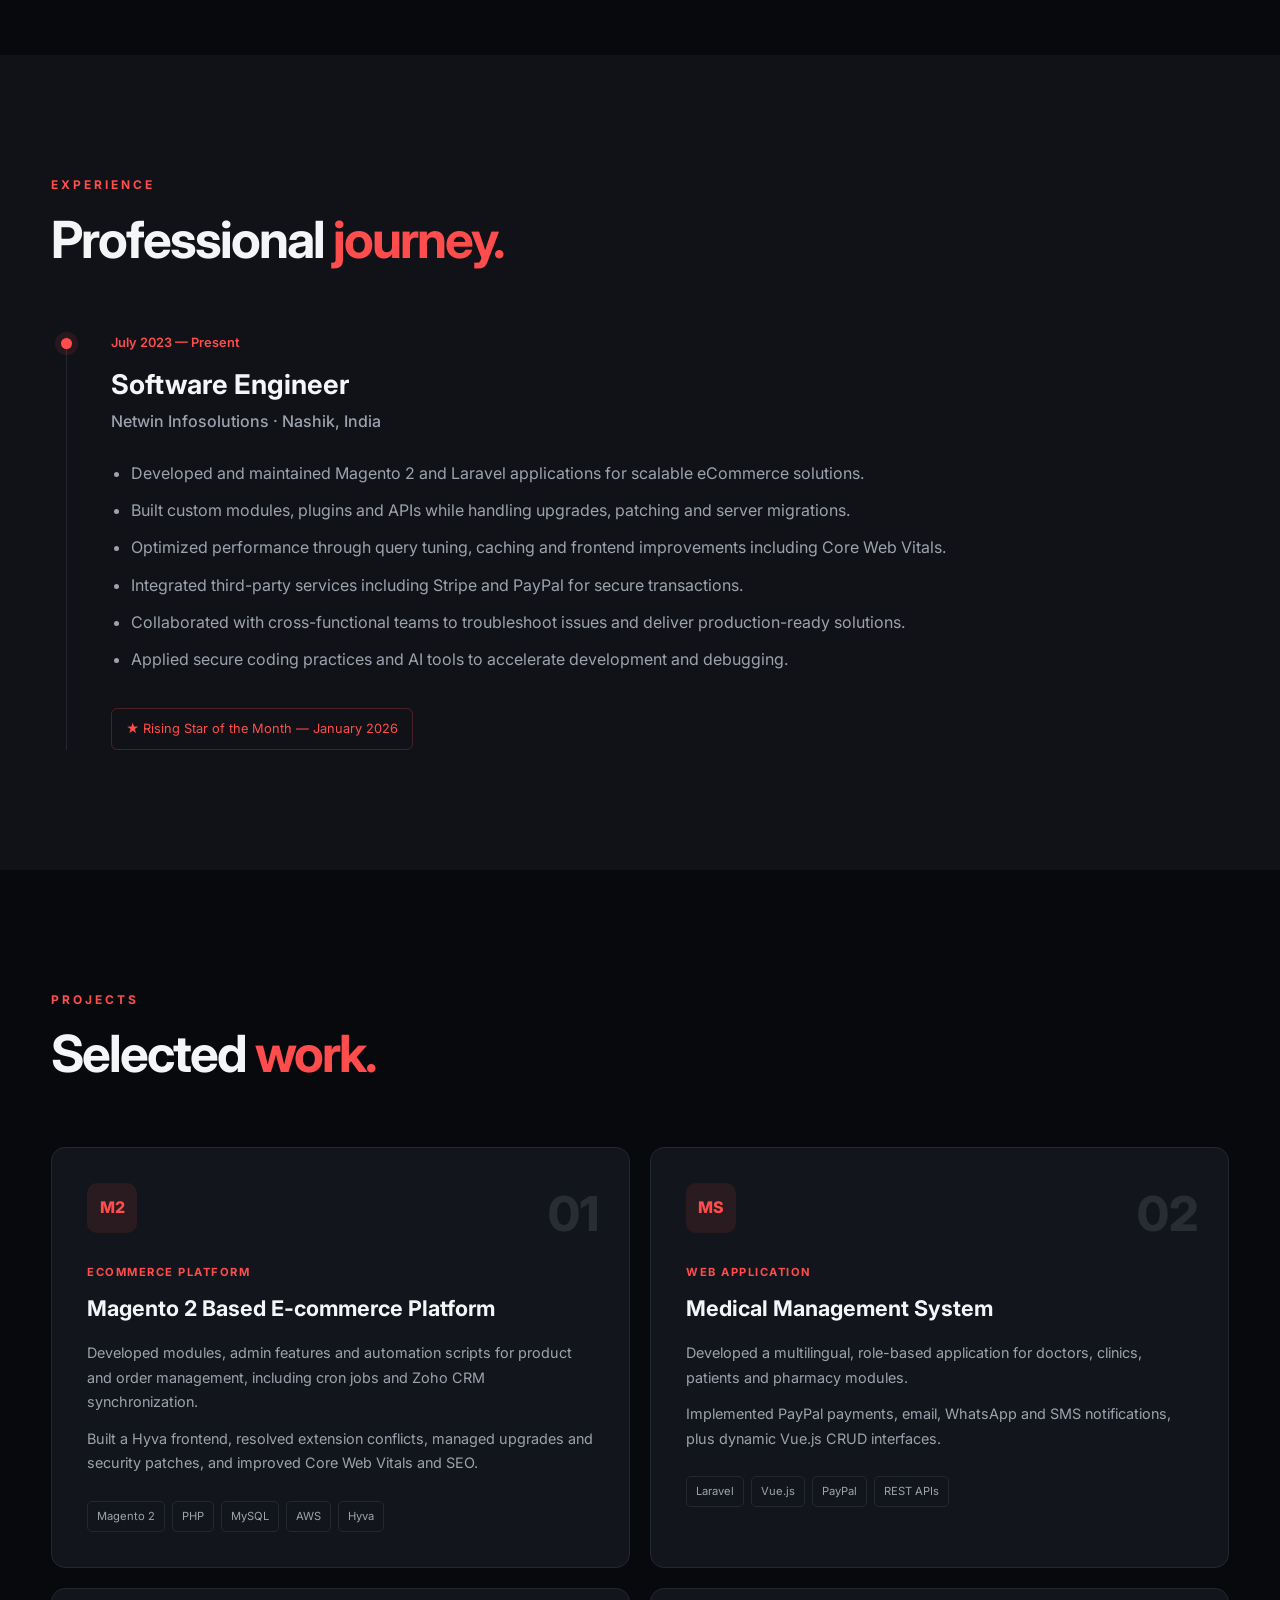
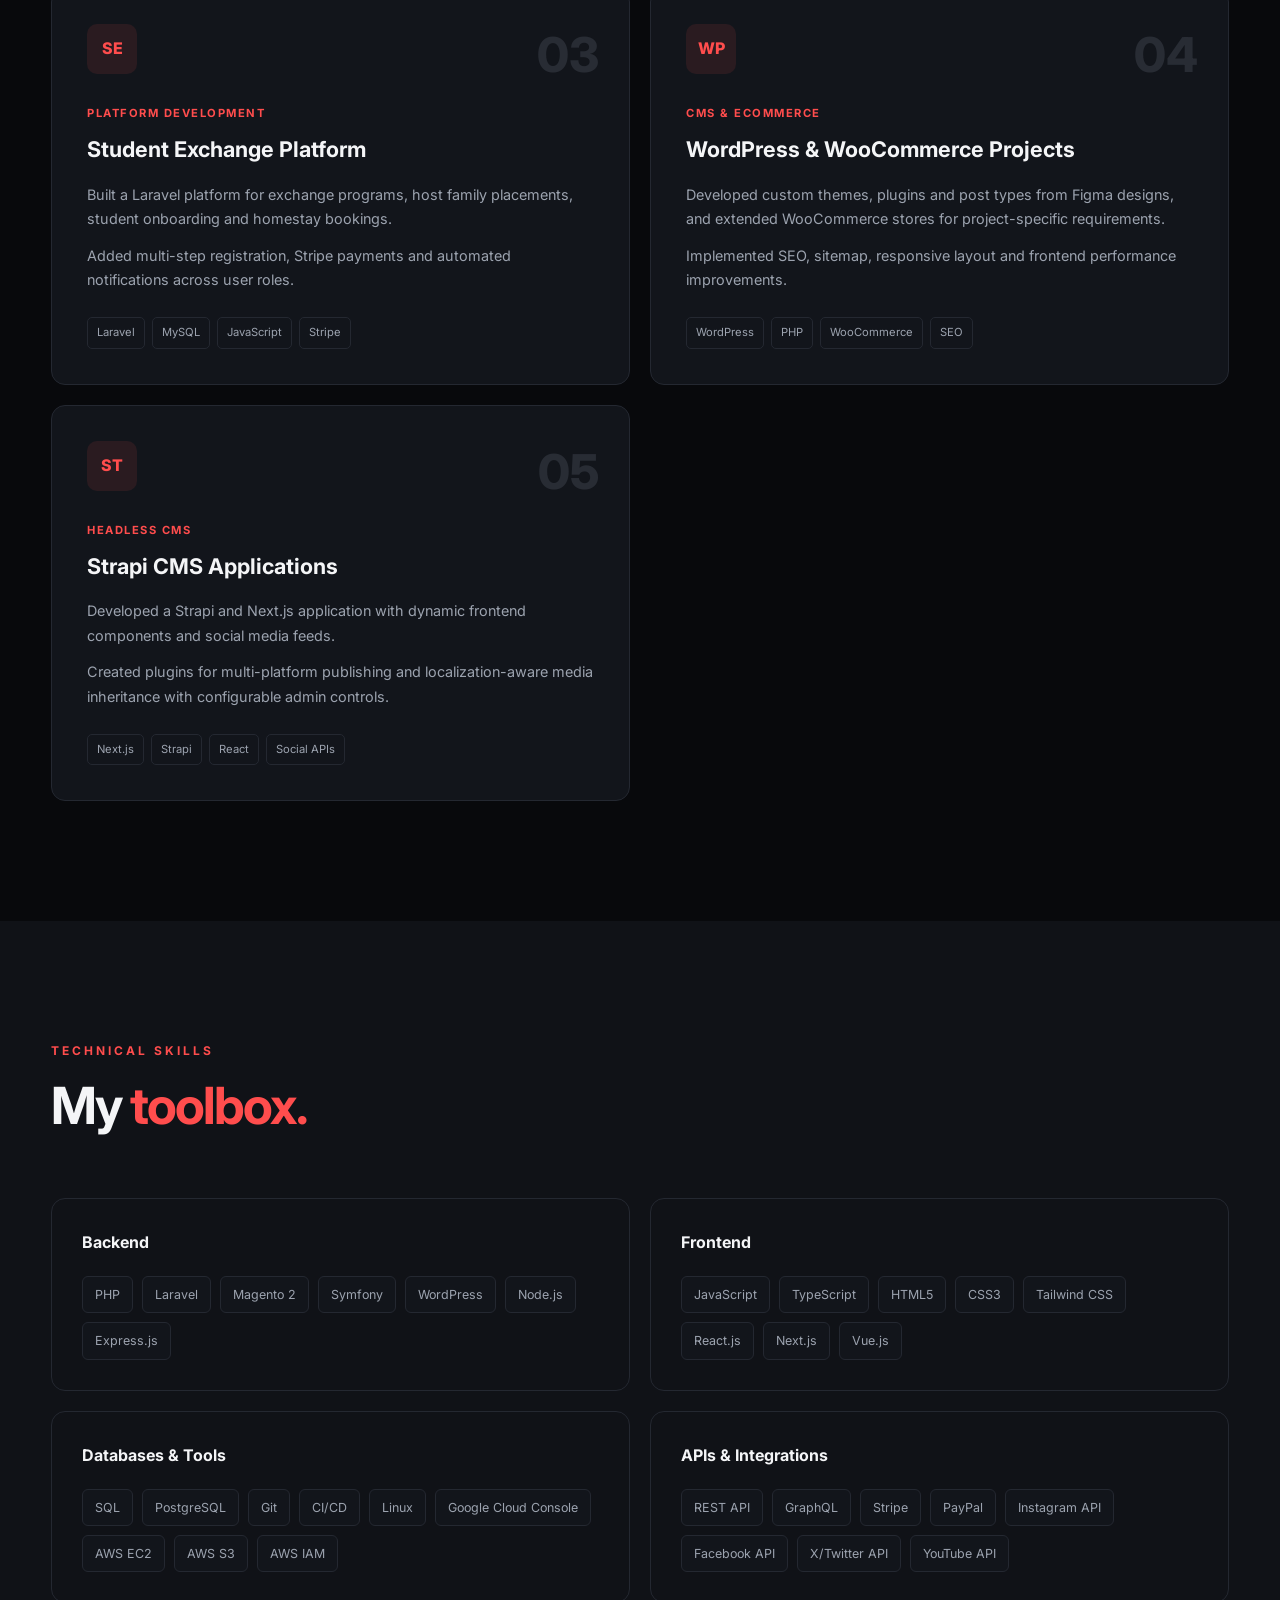
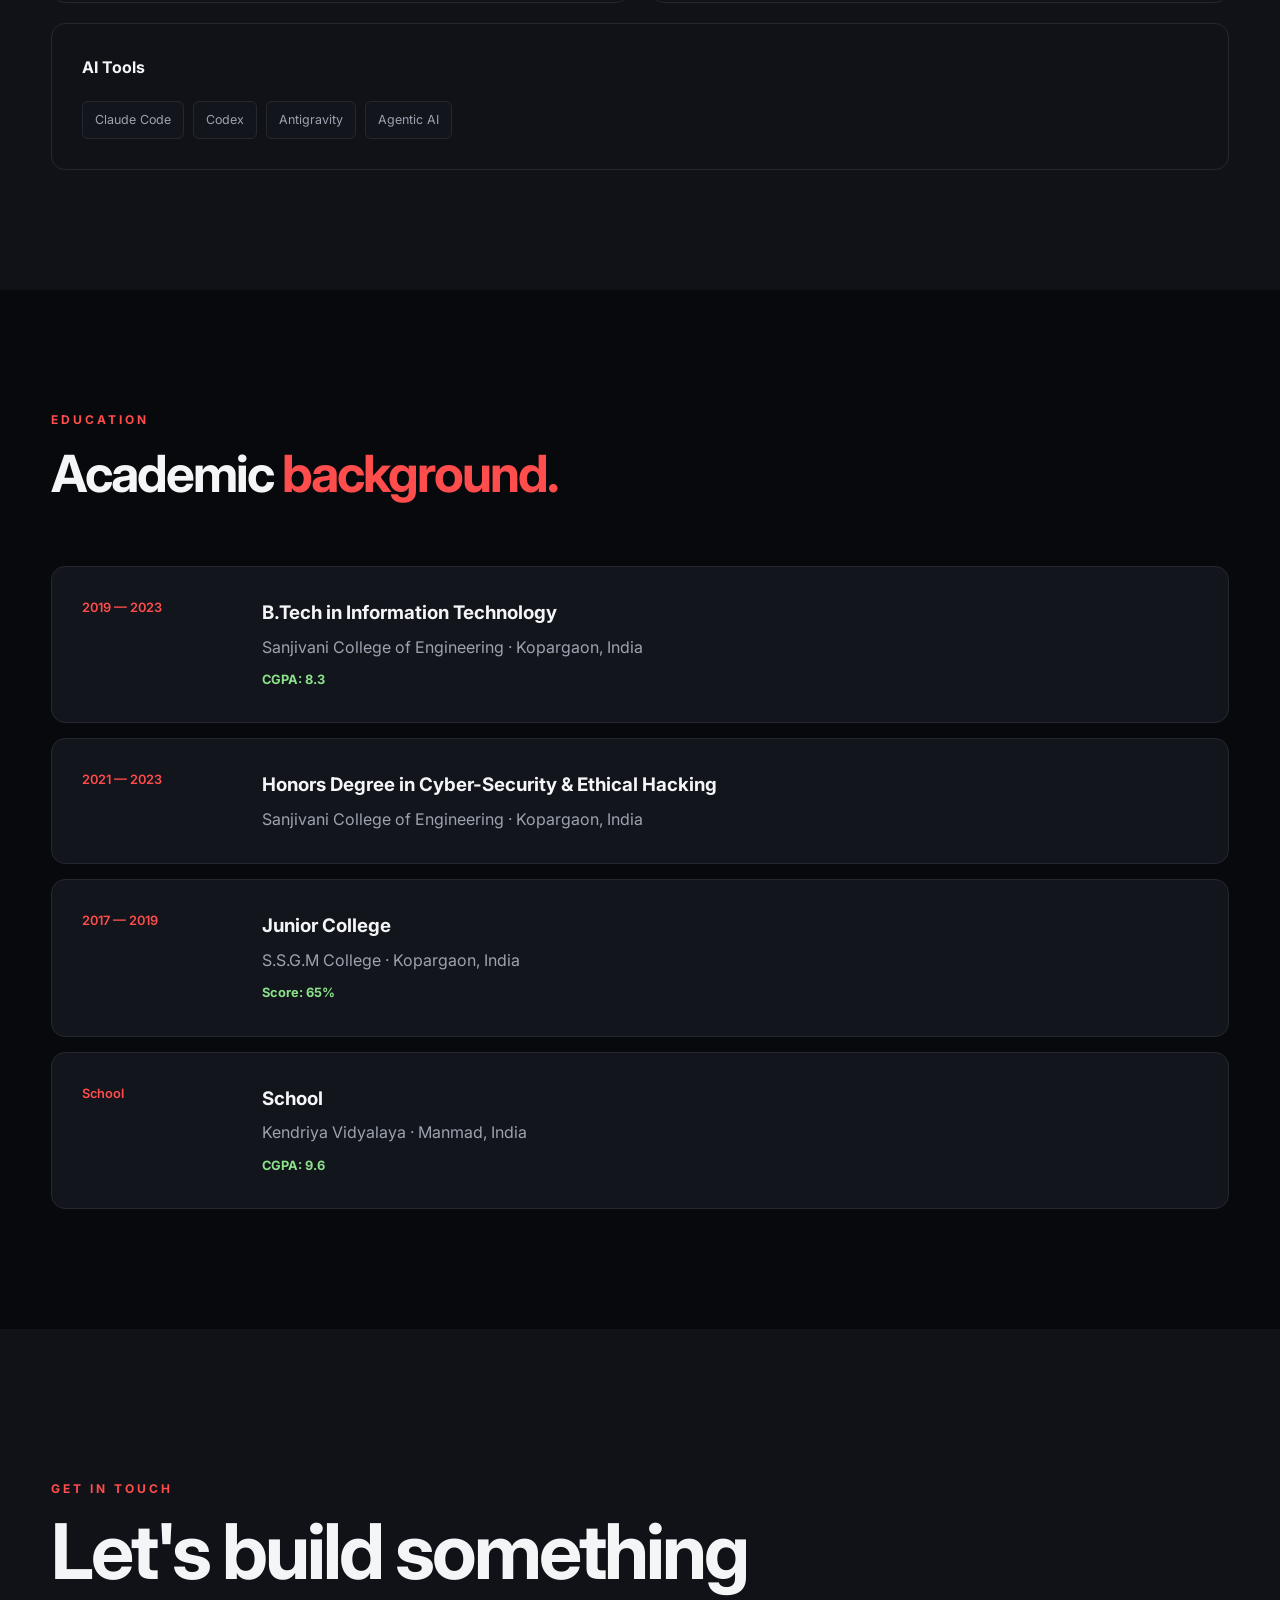
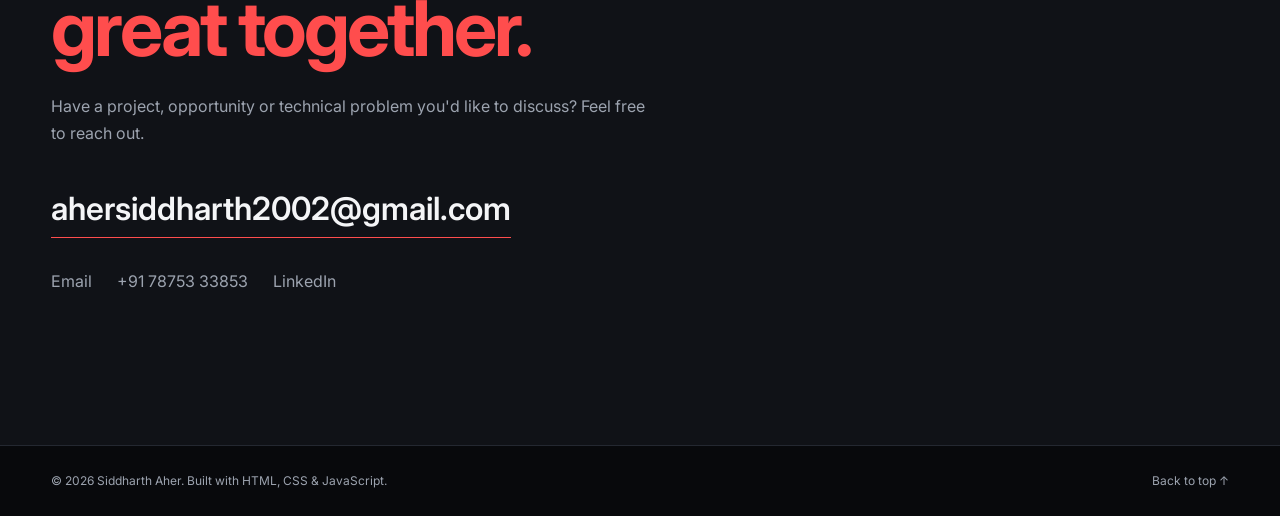
==== commit 0b965fd6: "dark & light theme option" ====
--- a/index.html
+++ b/index.html
@@ -18,6 +18,10 @@
         <nav class="nav-links" id="navLinks">
             <a href="#home">Home</a><a href="#about">About</a><a href="#experience">Experience</a><a href="#projects">Projects</a><a href="#skills">Skills</a><a href="#education">Education</a><a href="#contact">Contact</a>
         </nav>
+        <button class="theme-toggle" id="themeToggle" type="button" aria-label="Switch to light theme" aria-pressed="false">
+            <span class="theme-icon" aria-hidden="true">☼</span>
+            <span class="theme-label">Light</span>
+        </button>
     </div>
 </header>
 
--- a/css/style.css
+++ b/css/style.css
@@ -18,11 +18,37 @@
     --green: #8be28b;
     --purple: #c792ea;
     --orange: #ffcb6b;
+    --header-bg: rgba(8, 9, 12, 0.85);
+    --header-border: rgba(255, 255, 255, 0.05);
+    --code-bg: #0d0f14;
+    --code-muted: #6b7280;
+    --code-dot: #383c44;
+    --shadow: rgba(0, 0, 0, 0.18);
 
     --max-width: 1180px;
     --radius: 14px;
 
     --transition: 0.3s ease;
+}
+
+body.light-theme {
+    --bg: #f7f4ef;
+    --bg-soft: #ece8e1;
+    --bg-card: #fffdf9;
+    --border: #d8d2c8;
+    --text: #1d2025;
+    --text-muted: #5f6670;
+    --accent: #c93636;
+    --accent-light: #a92b2b;
+    --green: #24734b;
+    --purple: #7545a4;
+    --orange: #a66500;
+    --header-bg: rgba(247, 244, 239, 0.88);
+    --header-border: rgba(29, 32, 37, 0.1);
+    --code-bg: #20242b;
+    --code-muted: #b8bec8;
+    --code-dot: #747c87;
+    --shadow: rgba(47, 38, 26, 0.14);
 }
 
 * {
@@ -66,10 +92,10 @@
     width: 100%;
     z-index: 1000;
 
-    background: rgba(8, 9, 12, 0.85);
+    background: var(--header-bg);
     backdrop-filter: blur(15px);
 
-    border-bottom: 1px solid rgba(255, 255, 255, 0.05);
+    border-bottom: 1px solid var(--header-border);
 }
 
 .nav {
@@ -105,6 +131,37 @@
 
 .nav-links a:hover {
     color: var(--text);
+}
+
+.theme-toggle {
+    display: inline-flex;
+    align-items: center;
+    gap: 7px;
+
+    padding: 8px 11px;
+
+    border: 1px solid var(--border);
+    border-radius: 7px;
+
+    background: transparent;
+    color: var(--text-muted);
+    cursor: pointer;
+    font: inherit;
+    font-size: 0.78rem;
+    font-weight: 600;
+
+    transition: var(--transition);
+}
+
+.theme-toggle:hover {
+    border-color: var(--accent);
+    color: var(--text);
+}
+
+.theme-icon {
+    color: var(--accent);
+    font-size: 1rem;
+    line-height: 1;
 }
 
 .menu-toggle {
@@ -248,14 +305,14 @@
 /* Code window */
 
 .code-window {
-    background: #0d0f14;
+    background: var(--code-bg);
 
     border: 1px solid var(--border);
 
     border-radius: var(--radius);
 
     box-shadow:
-        0 30px 80px rgba(0, 0, 0, 0.45);
+        0 30px 80px var(--shadow);
 
     overflow: hidden;
 
@@ -277,7 +334,7 @@
 
     border-bottom: 1px solid var(--border);
 
-    color: #6b7280;
+    color: var(--code-muted);
 
     font-size: 0.75rem;
 }
@@ -293,7 +350,7 @@
 
     border-radius: 50%;
 
-    background: #383c44;
+    background: var(--code-dot);
 }
 
 .code-content {
@@ -595,7 +652,7 @@
     border: 1px solid var(--border);
     border-radius: 5px;
 
-    color: #9ca3af;
+    color: var(--text-muted);
 
     font-size: 0.7rem;
 }
@@ -914,6 +971,12 @@
 
 @media (max-width: 700px) {
 
+    .theme-toggle {
+        position: absolute;
+        top: 19px;
+        right: 62px;
+    }
+
     .nav-links {
         position: absolute;
 
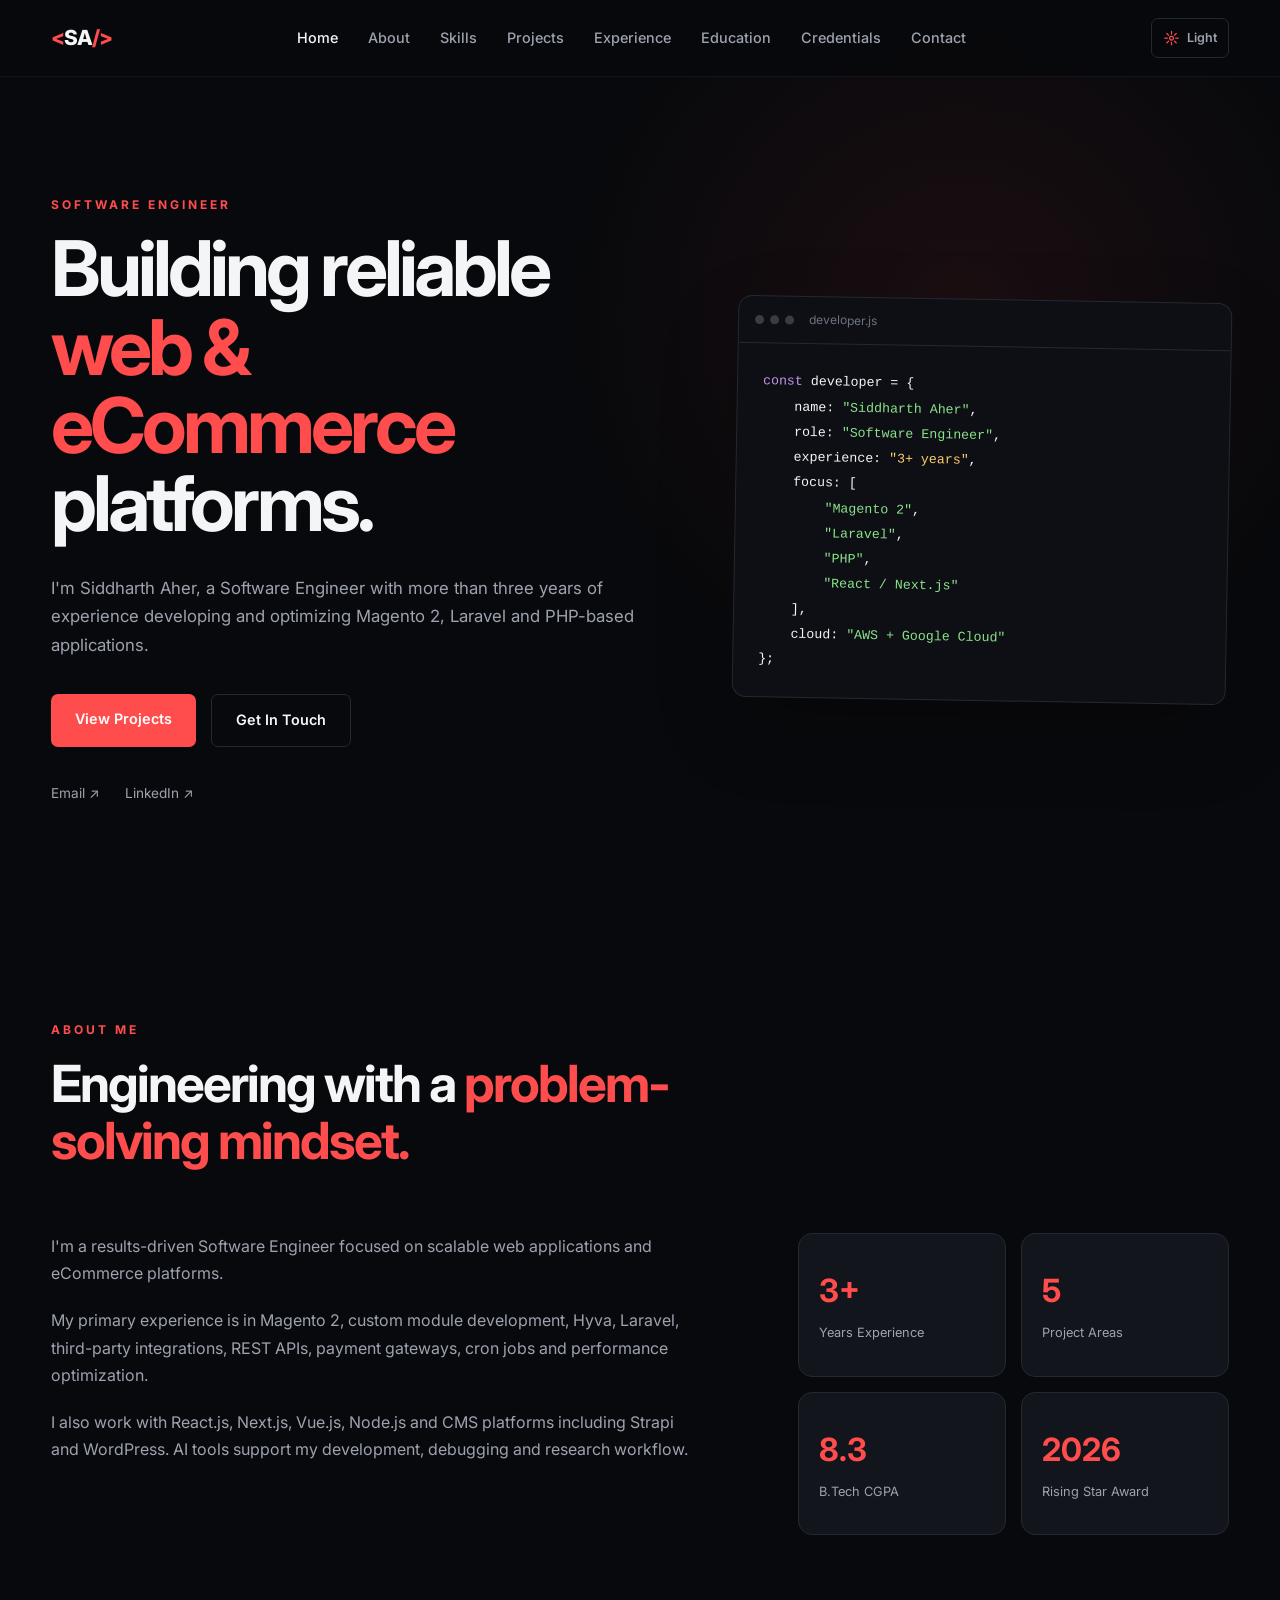
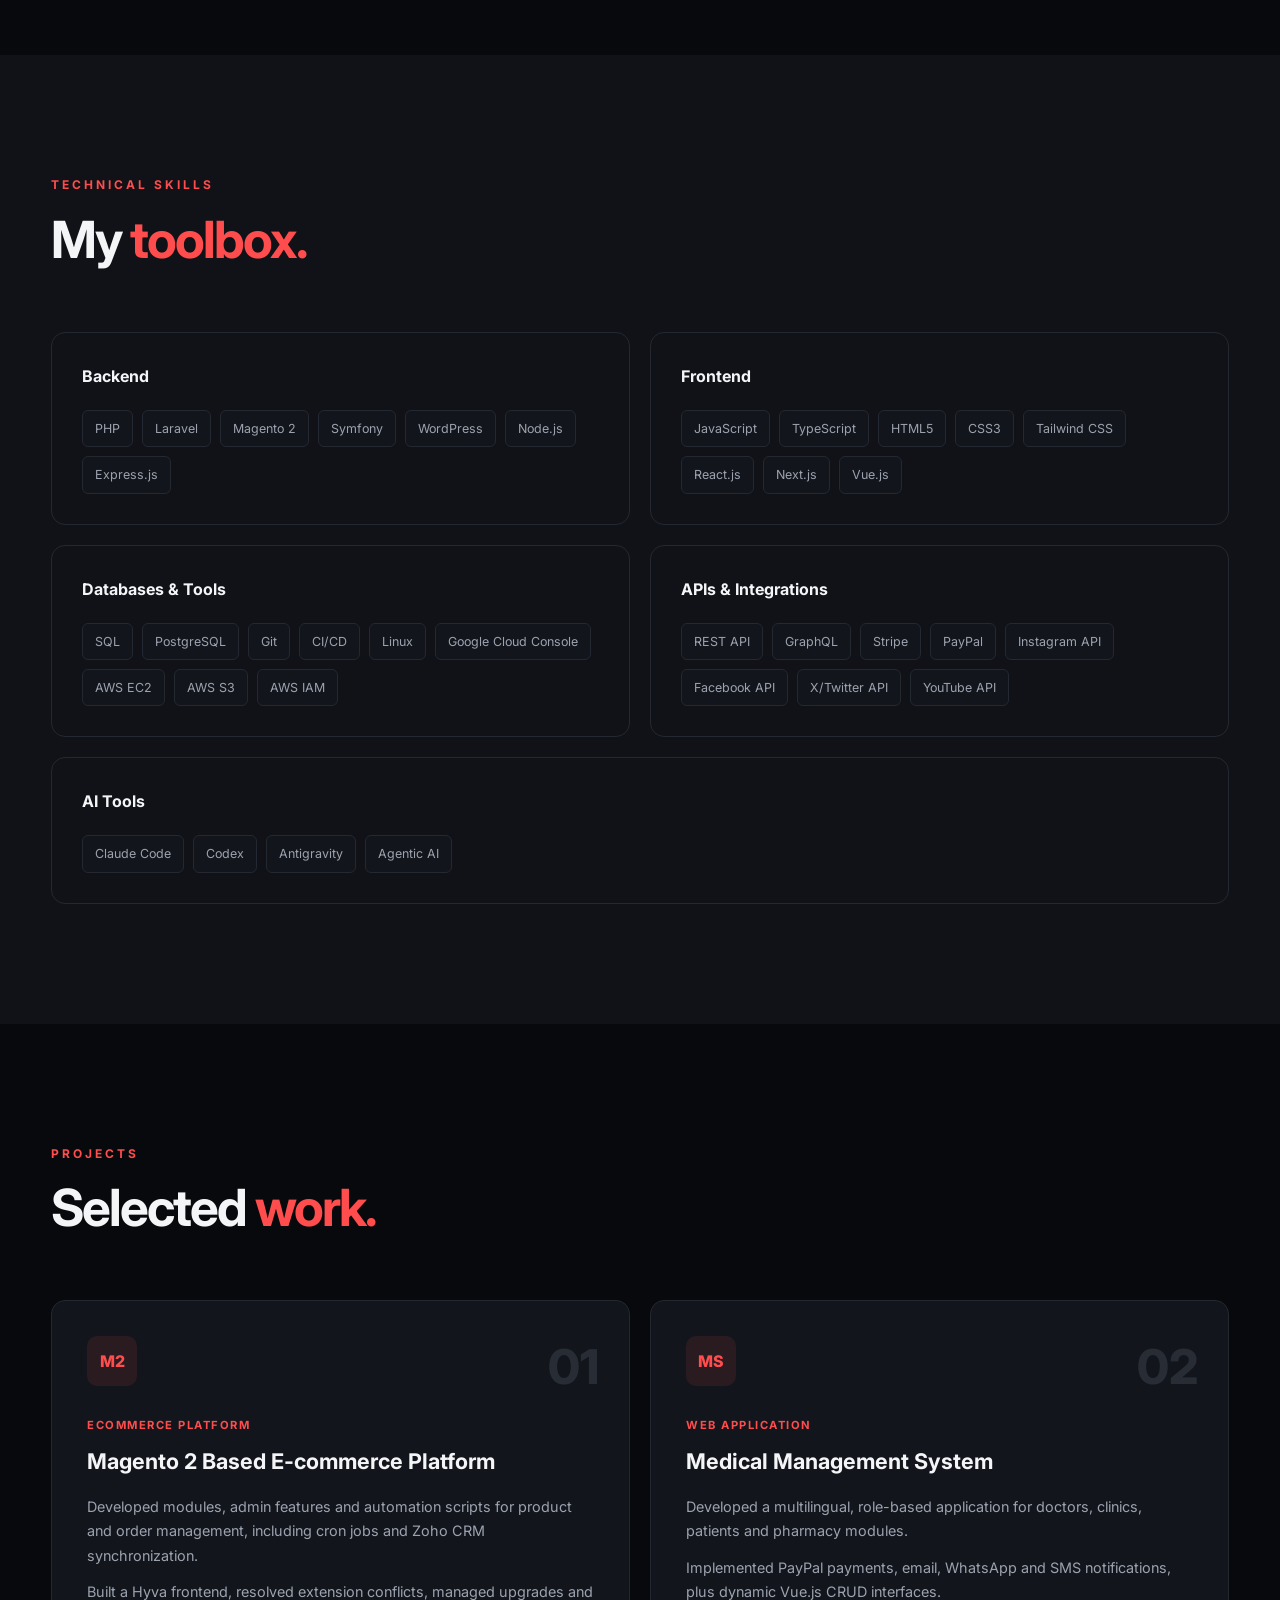
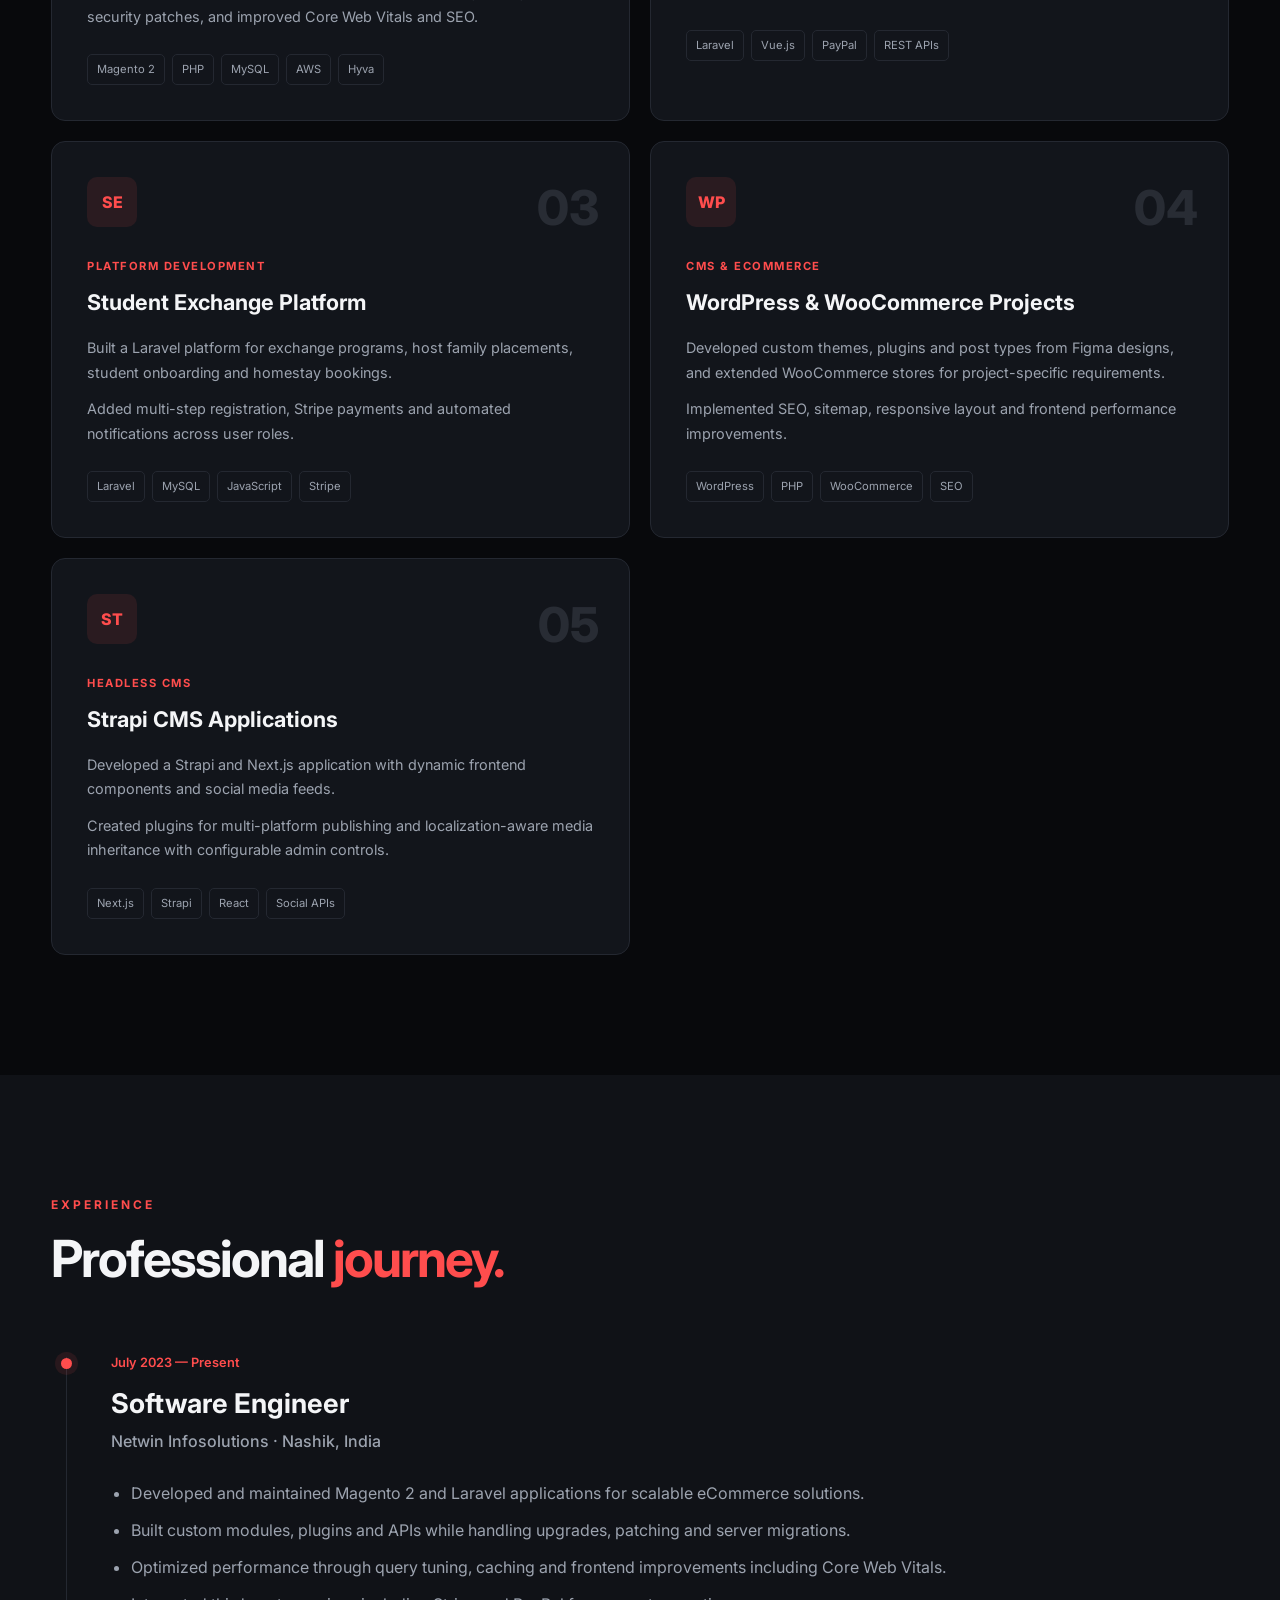
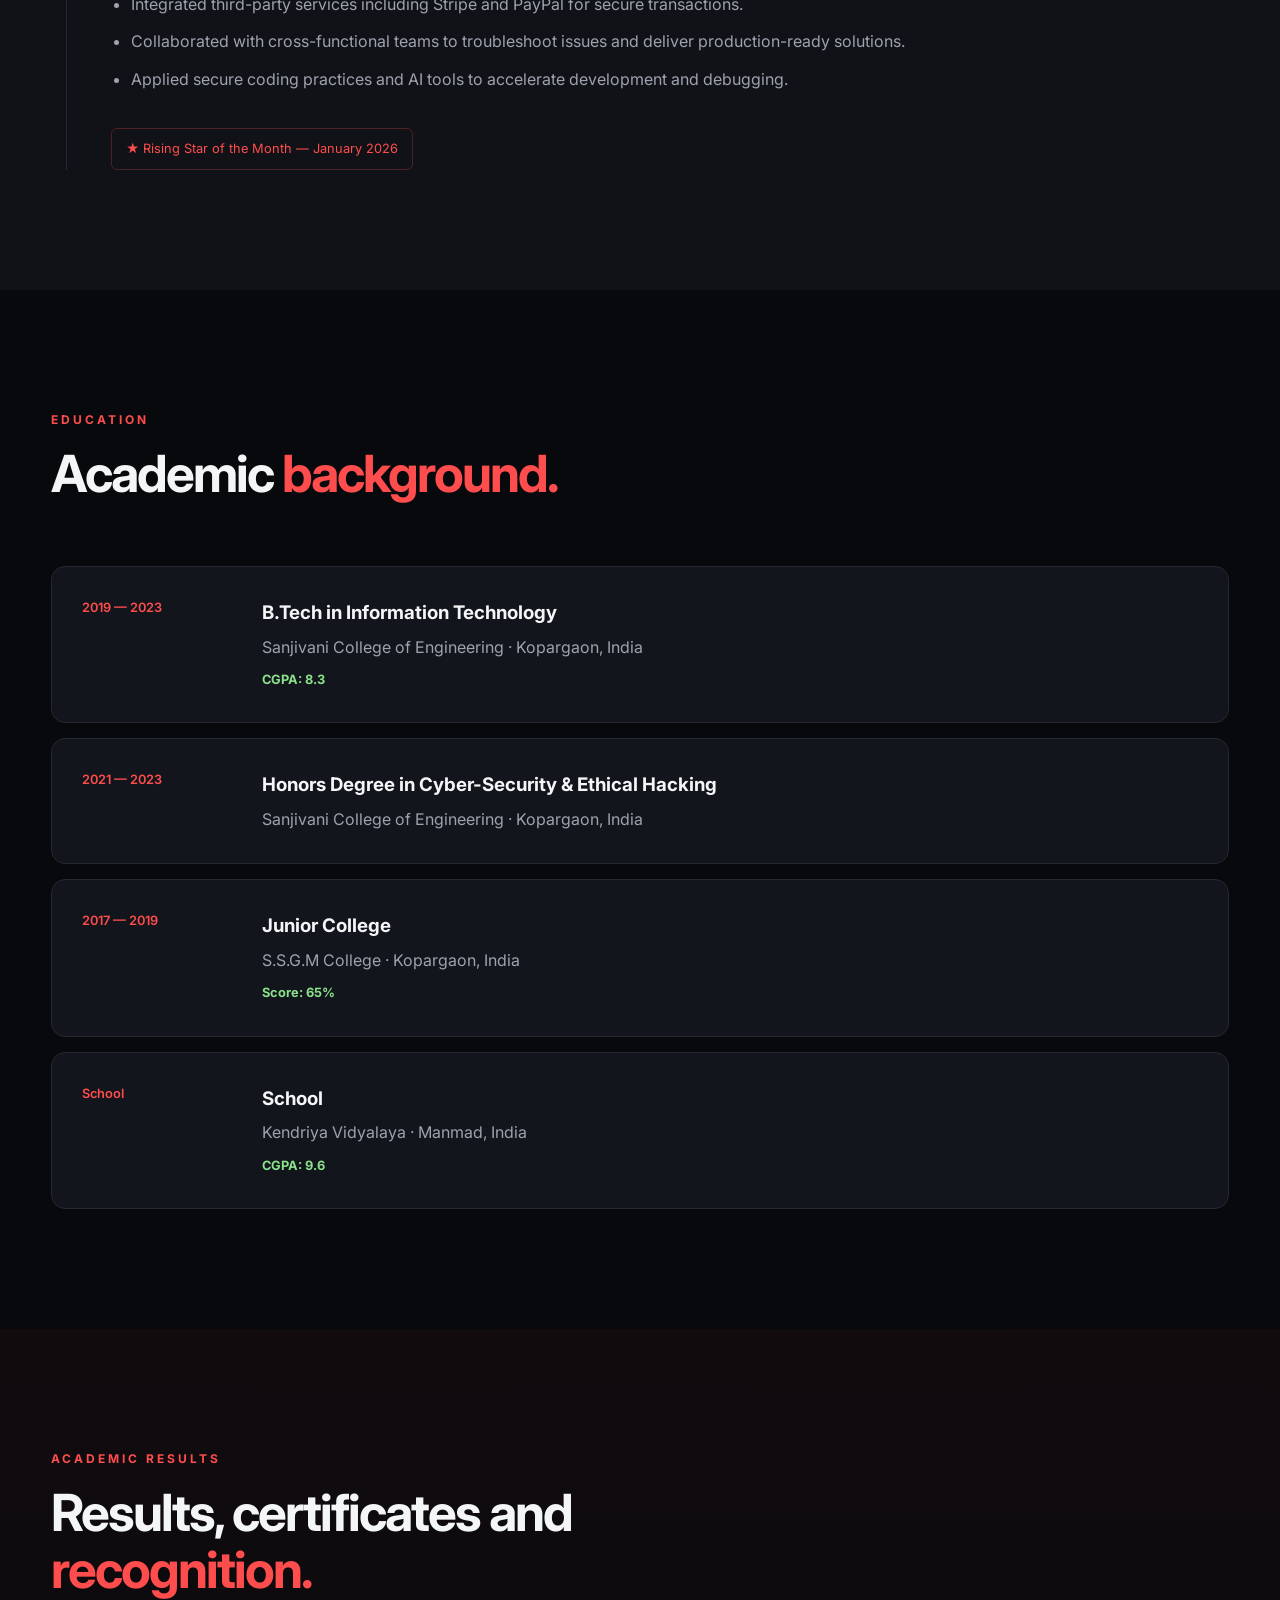
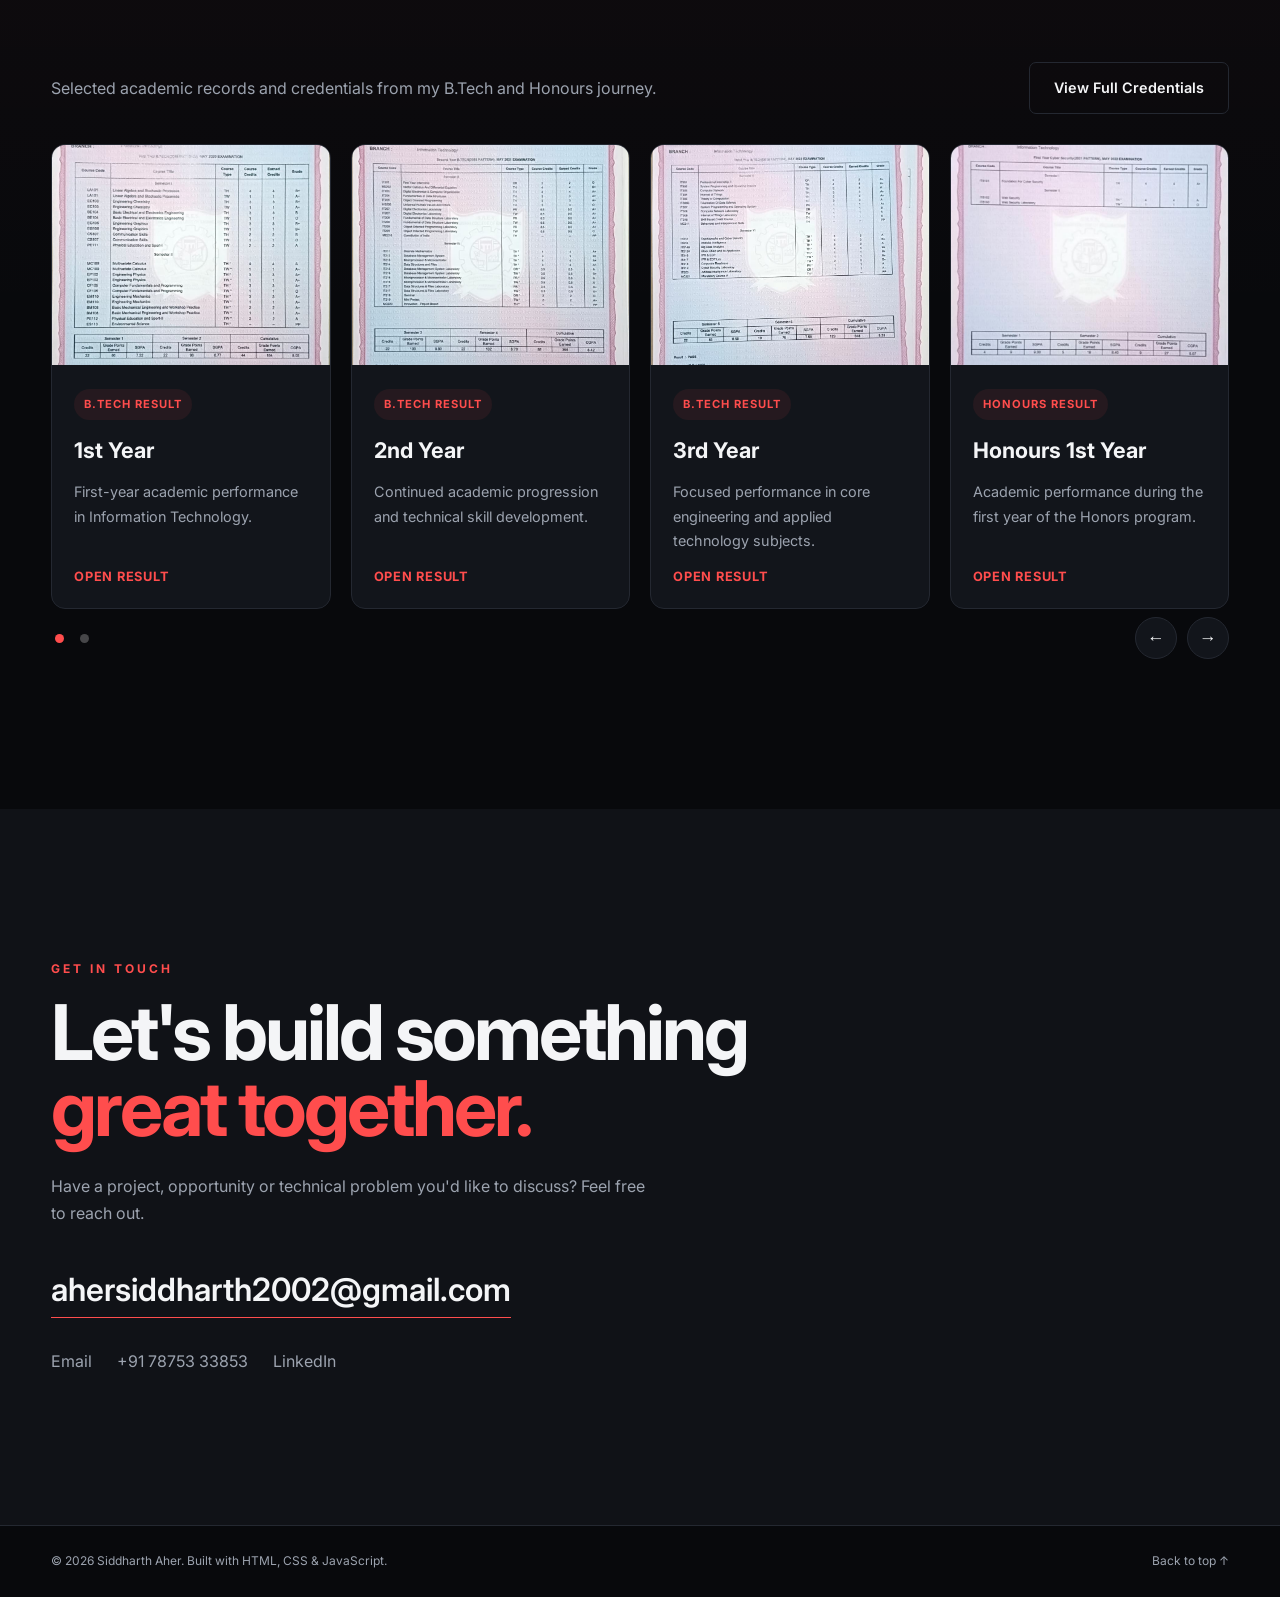
==== commit a038bd8c: "Added the result and certification page" ====
--- a/index.html
+++ b/index.html
@@ -5,6 +5,7 @@
     <meta name="viewport" content="width=device-width, initial-scale=1.0">
     <title>Siddharth Aher | Software Engineer</title>
     <meta name="description" content="Siddharth Aher is a Software Engineer specializing in Magento 2, Laravel, PHP, eCommerce platforms, and modern JavaScript applications.">
+    <link rel="stylesheet" href="https://cdn.jsdelivr.net/npm/swiper@11/swiper-bundle.min.css"/>
     <link rel="stylesheet" href="css/style.css">
     <link rel="preconnect" href="https://fonts.googleapis.com">
     <link rel="preconnect" href="https://fonts.gstatic.com" crossorigin>
@@ -16,7 +17,7 @@
         <a href="#home" class="logo"><span>&lt;</span>SA<span>/&gt;</span></a>
         <button class="menu-toggle" id="menuToggle" aria-label="Toggle navigation"><span></span><span></span><span></span></button>
         <nav class="nav-links" id="navLinks">
-            <a href="#home">Home</a><a href="#about">About</a><a href="#experience">Experience</a><a href="#projects">Projects</a><a href="#skills">Skills</a><a href="#education">Education</a><a href="#contact">Contact</a>
+            <a href="#home">Home</a><a href="#about">About</a><a href="#skills">Skills</a><a href="#projects">Projects</a><a href="#experience">Experience</a><a href="#education">Education</a><a href="credentials.html">Credentials</a><a href="#contact">Contact</a>
         </nav>
         <button class="theme-toggle" id="themeToggle" type="button" aria-label="Switch to light theme" aria-pressed="false">
             <span class="theme-icon" aria-hidden="true">☼</span>
@@ -69,14 +70,16 @@
         </div>
     </section>
 
-    <section class="section section-dark" id="experience">
-        <div class="container">
-            <div class="section-heading reveal"><p class="eyebrow">EXPERIENCE</p><h2>Professional <span>journey.</span></h2></div>
-            <div class="timeline"><div class="timeline-item reveal"><div class="timeline-dot"></div><div class="timeline-content">
-                <div class="timeline-date">July 2023 — Present</div><h3>Software Engineer</h3><h4>Netwin Infosolutions · Nashik, India</h4>
-                <ul><li>Developed and maintained Magento 2 and Laravel applications for scalable eCommerce solutions.</li><li>Built custom modules, plugins and APIs while handling upgrades, patching and server migrations.</li><li>Optimized performance through query tuning, caching and frontend improvements including Core Web Vitals.</li><li>Integrated third-party services including Stripe and PayPal for secure transactions.</li><li>Collaborated with cross-functional teams to troubleshoot issues and deliver production-ready solutions.</li><li>Applied secure coding practices and AI tools to accelerate development and debugging.</li></ul>
-                <div class="achievement">★ Rising Star of the Month — January 2026</div>
-            </div></div></div>
+    <section class="section section-dark" id="skills">
+        <div class="container">
+            <div class="section-heading reveal"><p class="eyebrow">TECHNICAL SKILLS</p><h2>My <span>toolbox.</span></h2></div>
+            <div class="skills-grid">
+                <div class="skill-group reveal"><h3>Backend</h3><div class="skill-list"><span>PHP</span><span>Laravel</span><span>Magento 2</span><span>Symfony</span><span>WordPress</span><span>Node.js</span><span>Express.js</span></div></div>
+                <div class="skill-group reveal"><h3>Frontend</h3><div class="skill-list"><span>JavaScript</span><span>TypeScript</span><span>HTML5</span><span>CSS3</span><span>Tailwind CSS</span><span>React.js</span><span>Next.js</span><span>Vue.js</span></div></div>
+                <div class="skill-group reveal"><h3>Databases & Tools</h3><div class="skill-list"><span>SQL</span><span>PostgreSQL</span><span>Git</span><span>CI/CD</span><span>Linux</span><span>Google Cloud Console</span><span>AWS EC2</span><span>AWS S3</span><span>AWS IAM</span></div></div>
+                <div class="skill-group reveal"><h3>APIs & Integrations</h3><div class="skill-list"><span>REST API</span><span>GraphQL</span><span>Stripe</span><span>PayPal</span><span>Instagram API</span><span>Facebook API</span><span>X/Twitter API</span><span>YouTube API</span></div></div>
+                <div class="skill-group skill-group-wide reveal"><h3>AI Tools</h3><div class="skill-list"><span>Claude Code</span><span>Codex</span><span>Antigravity</span><span>Agentic AI</span></div></div>
+            </div>
         </div>
     </section>
 
@@ -93,16 +96,14 @@
         </div>
     </section>
 
-    <section class="section section-dark" id="skills">
-        <div class="container">
-            <div class="section-heading reveal"><p class="eyebrow">TECHNICAL SKILLS</p><h2>My <span>toolbox.</span></h2></div>
-            <div class="skills-grid">
-                <div class="skill-group reveal"><h3>Backend</h3><div class="skill-list"><span>PHP</span><span>Laravel</span><span>Magento 2</span><span>Symfony</span><span>WordPress</span><span>Node.js</span><span>Express.js</span></div></div>
-                <div class="skill-group reveal"><h3>Frontend</h3><div class="skill-list"><span>JavaScript</span><span>TypeScript</span><span>HTML5</span><span>CSS3</span><span>Tailwind CSS</span><span>React.js</span><span>Next.js</span><span>Vue.js</span></div></div>
-                <div class="skill-group reveal"><h3>Databases & Tools</h3><div class="skill-list"><span>SQL</span><span>PostgreSQL</span><span>Git</span><span>CI/CD</span><span>Linux</span><span>Google Cloud Console</span><span>AWS EC2</span><span>AWS S3</span><span>AWS IAM</span></div></div>
-                <div class="skill-group reveal"><h3>APIs & Integrations</h3><div class="skill-list"><span>REST API</span><span>GraphQL</span><span>Stripe</span><span>PayPal</span><span>Instagram API</span><span>Facebook API</span><span>X/Twitter API</span><span>YouTube API</span></div></div>
-                <div class="skill-group skill-group-wide reveal"><h3>AI Tools</h3><div class="skill-list"><span>Claude Code</span><span>Codex</span><span>Antigravity</span><span>Agentic AI</span></div></div>
-            </div>
+    <section class="section section-dark" id="experience">
+        <div class="container">
+            <div class="section-heading reveal"><p class="eyebrow">EXPERIENCE</p><h2>Professional <span>journey.</span></h2></div>
+            <div class="timeline"><div class="timeline-item reveal"><div class="timeline-dot"></div><div class="timeline-content">
+                <div class="timeline-date">July 2023 — Present</div><h3>Software Engineer</h3><h4>Netwin Infosolutions · Nashik, India</h4>
+                <ul><li>Developed and maintained Magento 2 and Laravel applications for scalable eCommerce solutions.</li><li>Built custom modules, plugins and APIs while handling upgrades, patching and server migrations.</li><li>Optimized performance through query tuning, caching and frontend improvements including Core Web Vitals.</li><li>Integrated third-party services including Stripe and PayPal for secure transactions.</li><li>Collaborated with cross-functional teams to troubleshoot issues and deliver production-ready solutions.</li><li>Applied secure coding practices and AI tools to accelerate development and debugging.</li></ul>
+                <div class="achievement">★ Rising Star of the Month — January 2026</div>
+            </div></div></div>
         </div>
     </section>
 
@@ -114,6 +115,82 @@
                 <div class="education-card reveal"><span class="education-year">2021 — 2023</span><div><h3>Honors Degree in Cyber-Security & Ethical Hacking</h3><p>Sanjivani College of Engineering · Kopargaon, India</p></div></div>
                 <div class="education-card reveal"><span class="education-year">2017 — 2019</span><div><h3>Junior College</h3><p>S.S.G.M College · Kopargaon, India</p><strong>Score: 65%</strong></div></div>
                 <div class="education-card reveal"><span class="education-year">School</span><div><h3>School</h3><p>Kendriya Vidyalaya · Manmad, India</p><strong>CGPA: 9.6</strong></div></div>
+            </div>
+        </div>
+    </section>
+
+    <section class="section credentials-preview">
+        <div class="container">
+            <div class="section-heading reveal">
+                <p class="eyebrow">ACADEMIC RESULTS</p>
+                <h2>Results, certificates and <span>recognition.</span></h2>
+            </div>
+
+            <div class="slider-header reveal">
+                <p>Selected academic records and credentials from my B.Tech and Honours journey.</p>
+                <a href="credentials.html" class="btn btn-secondary">View Full Credentials</a>
+            </div>
+
+            <div class="swiper academic-swiper reveal">
+                <div class="swiper-wrapper">
+                    <article class="swiper-slide result-card">
+                        <img src="assets/results/B.Tech-IT-1st-Year.jpeg" alt="B.Tech 1st Year result" loading="lazy">
+                        <div class="result-card-body">
+                            <span class="card-tag">B.Tech Result</span>
+                            <h3>1st Year</h3>
+                            <p>First-year academic performance in Information Technology.</p>
+                            <a href="assets/results/B.Tech-IT-1st-Year.jpeg" target="_blank" rel="noopener">Open result</a>
+                        </div>
+                    </article>
+
+                    <article class="swiper-slide result-card">
+                        <img src="assets/results/B.Tech-IT-2nd-Year.jpeg" alt="B.Tech 2nd Year result" loading="lazy">
+                        <div class="result-card-body">
+                            <span class="card-tag">B.Tech Result</span>
+                            <h3>2nd Year</h3>
+                            <p>Continued academic progression and technical skill development.</p>
+                            <a href="assets/results/B.Tech-IT-2nd-Year.jpeg" target="_blank" rel="noopener">Open result</a>
+                        </div>
+                    </article>
+
+                    <article class="swiper-slide result-card">
+                        <img src="assets/results/B.Tech-IT-3rd-Year.jpeg" alt="B.Tech 3rd Year result" loading="lazy">
+                        <div class="result-card-body">
+                            <span class="card-tag">B.Tech Result</span>
+                            <h3>3rd Year</h3>
+                            <p>Focused performance in core engineering and applied technology subjects.</p>
+                            <a href="assets/results/B.Tech-IT-3rd-Year.jpeg" target="_blank" rel="noopener">Open result</a>
+                        </div>
+                    </article>
+
+                    <article class="swiper-slide result-card">
+                        <img src="assets/results/Honours-CS-1st-Year.jpeg" alt="Honours 1st Year result" loading="lazy">
+                        <div class="result-card-body">
+                            <span class="card-tag">Honours Result</span>
+                            <h3>Honours 1st Year</h3>
+                            <p>Academic performance during the first year of the Honors program.</p>
+                            <a href="assets/results/Honours-CS-1st-Year.jpeg" target="_blank" rel="noopener">Open result</a>
+                        </div>
+                    </article>
+
+                    <article class="swiper-slide result-card">
+                        <img src="assets/results/Honours-CS-2nd-Year.jpeg" alt="Honours 2nd Year result" loading="lazy">
+                        <div class="result-card-body">
+                            <span class="card-tag">Honours Result</span>
+                            <h3>Honours 2nd Year</h3>
+                            <p>Progress in Cyber Security and ethical hacking specialization.</p>
+                            <a href="assets/results/Honours-CS-2nd-Year.jpeg" target="_blank" rel="noopener">Open result</a>
+                        </div>
+                    </article>
+                </div>
+
+                <div class="slider-actions">
+                    <div class="academic-pagination"></div>
+                    <div class="slider-nav">
+                        <button class="academic-prev" aria-label="Previous result">←</button>
+                        <button class="academic-next" aria-label="Next result">→</button>
+                    </div>
+                </div>
             </div>
         </div>
     </section>
@@ -129,6 +206,7 @@
 </main>
 
 <footer class="footer"><div class="container footer-content"><p>© <span id="year"></span> Siddharth Aher. Built with HTML, CSS & JavaScript.</p><a href="#home">Back to top ↑</a></div></footer>
+<script src="https://cdn.jsdelivr.net/npm/swiper@11/swiper-bundle.min.js"></script>
 <script src="js/script.js"></script>
 </body>
 </html>
--- a/css/style.css
+++ b/css/style.css
@@ -129,7 +129,8 @@
     transition: var(--transition);
 }
 
-.nav-links a:hover {
+.nav-links a:hover,
+.nav-links a.active {
     color: var(--text);
 }
 
@@ -884,6 +885,360 @@
 
 
 /* =========================================================
+   Credentials preview slider
+   ========================================================= */
+
+.credentials-preview {
+    background:
+        linear-gradient(
+            180deg,
+            rgba(255, 77, 77, 0.04),
+            transparent 55%
+        );
+}
+
+.slider-header {
+    display: flex;
+    align-items: center;
+    justify-content: space-between;
+    gap: 20px;
+    margin-bottom: 30px;
+}
+
+.slider-header p {
+    color: var(--text-muted);
+    max-width: 700px;
+}
+
+.academic-swiper {
+    overflow: hidden;
+    padding-bottom: 30px;
+}
+
+.result-card {
+    display: flex;
+    flex-direction: column;
+    gap: 0;
+    height: auto;
+    min-height: 430px;
+    background: var(--bg-card);
+    border: 1px solid var(--border);
+    border-radius: var(--radius);
+    overflow: hidden;
+    transition: var(--transition);
+}
+
+.result-card:hover {
+    transform: translateY(-6px);
+    border-color: rgba(255, 77, 77, 0.4);
+}
+
+.result-card img {
+    width: 100%;
+    height: 220px;
+    object-fit: cover;
+    display: block;
+    background: #1a1d24;
+}
+
+.result-card-body {
+    display: flex;
+    flex: 1;
+    flex-direction: column;
+    gap: 12px;
+    padding: 24px 22px 20px;
+}
+
+.card-tag {
+    display: inline-flex;
+    width: fit-content;
+    padding: 6px 10px;
+    border-radius: 999px;
+    background: rgba(255, 77, 77, 0.08);
+    color: var(--accent);
+    font-size: 0.7rem;
+    font-weight: 700;
+    letter-spacing: 1px;
+    text-transform: uppercase;
+}
+
+.result-card-body h3 {
+    font-size: 1.35rem;
+}
+
+.result-card-body p {
+    color: var(--text-muted);
+    font-size: 0.9rem;
+    line-height: 1.7;
+}
+
+.result-card-body a {
+    margin-top: auto;
+    color: var(--accent);
+    font-size: 0.8rem;
+    font-weight: 700;
+    letter-spacing: 0.06em;
+    text-transform: uppercase;
+}
+
+.slider-actions {
+    display: flex;
+    align-items: center;
+    justify-content: space-between;
+    gap: 20px;
+    margin-top: 8px;
+}
+
+.academic-pagination {
+    display: flex;
+    align-items: center;
+    gap: 8px;
+}
+
+.academic-pagination .swiper-pagination-bullet {
+    width: 9px;
+    height: 9px;
+    background: rgba(255, 255, 255, 0.25);
+    opacity: 1;
+}
+
+.academic-pagination .swiper-pagination-bullet-active {
+    background: var(--accent);
+}
+
+.slider-nav {
+    display: flex;
+    gap: 10px;
+}
+
+.slider-nav button {
+    width: 42px;
+    height: 42px;
+    border: 1px solid var(--border);
+    border-radius: 50%;
+    background: var(--bg-card);
+    color: var(--text);
+    font-size: 1.1rem;
+    cursor: pointer;
+    transition: var(--transition);
+}
+
+.slider-nav button:hover {
+    border-color: var(--accent);
+    color: var(--accent);
+}
+
+.swiper-fallback .swiper-wrapper {
+    display: grid;
+    grid-template-columns: repeat(4, minmax(0, 1fr));
+    gap: 20px;
+}
+
+.swiper-fallback .swiper-slide {
+    width: auto !important;
+}
+
+
+/* =========================================================
+   Credentials page
+   ========================================================= */
+
+.page-hero {
+    padding-top: 160px;
+    padding-bottom: 60px;
+    background:
+        radial-gradient(
+            circle at 75% 30%,
+            rgba(255, 77, 77, 0.08),
+            transparent 35%
+        );
+}
+
+.page-hero-inner {
+    max-width: 760px;
+}
+
+.page-hero h1 {
+    font-size: clamp(2.5rem, 5vw, 4.6rem);
+    line-height: 1.05;
+    letter-spacing: -2px;
+}
+
+.page-hero p:not(.eyebrow) {
+    margin-top: 18px;
+    color: var(--text-muted);
+    font-size: 1.05rem;
+}
+
+.stat-badges {
+    display: flex;
+    flex-wrap: wrap;
+    gap: 10px;
+    margin-top: 28px;
+}
+
+.stat-badges span {
+    padding: 8px 12px;
+    border: 1px solid var(--border);
+    border-radius: 999px;
+    background: var(--bg-card);
+    color: var(--text-muted);
+    font-size: 0.72rem;
+    font-weight: 700;
+    letter-spacing: 0.08em;
+    text-transform: uppercase;
+}
+
+.edu-grid,
+.gallery-grid,
+.document-grid,
+.achievement-grid {
+    display: grid;
+    gap: 20px;
+}
+
+.edu-grid {
+    grid-template-columns: repeat(2, minmax(0, 1fr));
+}
+
+.edu-card,
+.media-card,
+.doc-card,
+.achievement-card {
+    background: var(--bg-card);
+    border: 1px solid var(--border);
+    border-radius: var(--radius);
+    overflow: hidden;
+}
+
+.edu-card {
+    padding: 30px;
+}
+
+.edu-card h3 {
+    margin-bottom: 8px;
+    font-size: 1.3rem;
+}
+
+.edu-card p {
+    color: var(--text-muted);
+}
+
+.edu-meta {
+    display: inline-block;
+    margin-bottom: 18px;
+    color: var(--accent);
+    font-size: 0.75rem;
+    font-weight: 700;
+    letter-spacing: 0.08em;
+    text-transform: uppercase;
+}
+
+.edu-card strong {
+    display: block;
+    margin-top: 15px;
+    color: var(--green);
+    font-size: 0.8rem;
+    letter-spacing: 0.04em;
+    text-transform: uppercase;
+}
+
+.gallery-grid {
+    grid-template-columns: repeat(3, minmax(0, 1fr));
+}
+
+.media-card {
+    transition: var(--transition);
+}
+
+.media-card:hover,
+.doc-card:hover,
+.achievement-card:hover {
+    transform: translateY(-6px);
+    border-color: rgba(255, 77, 77, 0.4);
+}
+
+.media-card img {
+    display: block;
+    width: 100%;
+    height: 270px;
+    object-fit: cover;
+    background: #1a1d24;
+}
+
+.media-card figcaption {
+    padding: 18px 20px 22px;
+    color: var(--text);
+    font-weight: 600;
+}
+
+.document-grid {
+    grid-template-columns: repeat(3, minmax(0, 1fr));
+}
+
+.doc-card {
+    padding: 28px 24px;
+    transition: var(--transition);
+}
+
+.doc-icon {
+    display: inline-flex;
+    align-items: center;
+    justify-content: center;
+    width: 58px;
+    height: 58px;
+    border-radius: 14px;
+    background: rgba(255, 77, 77, 0.1);
+    color: var(--accent);
+    font-weight: 800;
+    margin-bottom: 18px;
+}
+
+.doc-card h3 {
+    margin-bottom: 10px;
+    font-size: 1.25rem;
+}
+
+.doc-card p {
+    color: var(--text-muted);
+    font-size: 0.9rem;
+    margin-bottom: 18px;
+}
+
+.doc-card a {
+    color: var(--accent);
+    font-size: 0.8rem;
+    font-weight: 700;
+    letter-spacing: 0.06em;
+    text-transform: uppercase;
+}
+
+.achievement-grid {
+    grid-template-columns: repeat(2, minmax(0, 1fr));
+}
+
+.achievement-card img {
+    display: block;
+    width: 100%;
+    height: 320px;
+    object-fit: cover;
+}
+
+.achievement-card-body {
+    padding: 22px 22px 26px;
+}
+
+.achievement-card-body h3 {
+    margin-bottom: 8px;
+    font-size: 1.3rem;
+}
+
+.achievement-card-body p {
+    color: var(--text-muted);
+}
+
+
+/* =========================================================
    Footer
    ========================================================= */
 
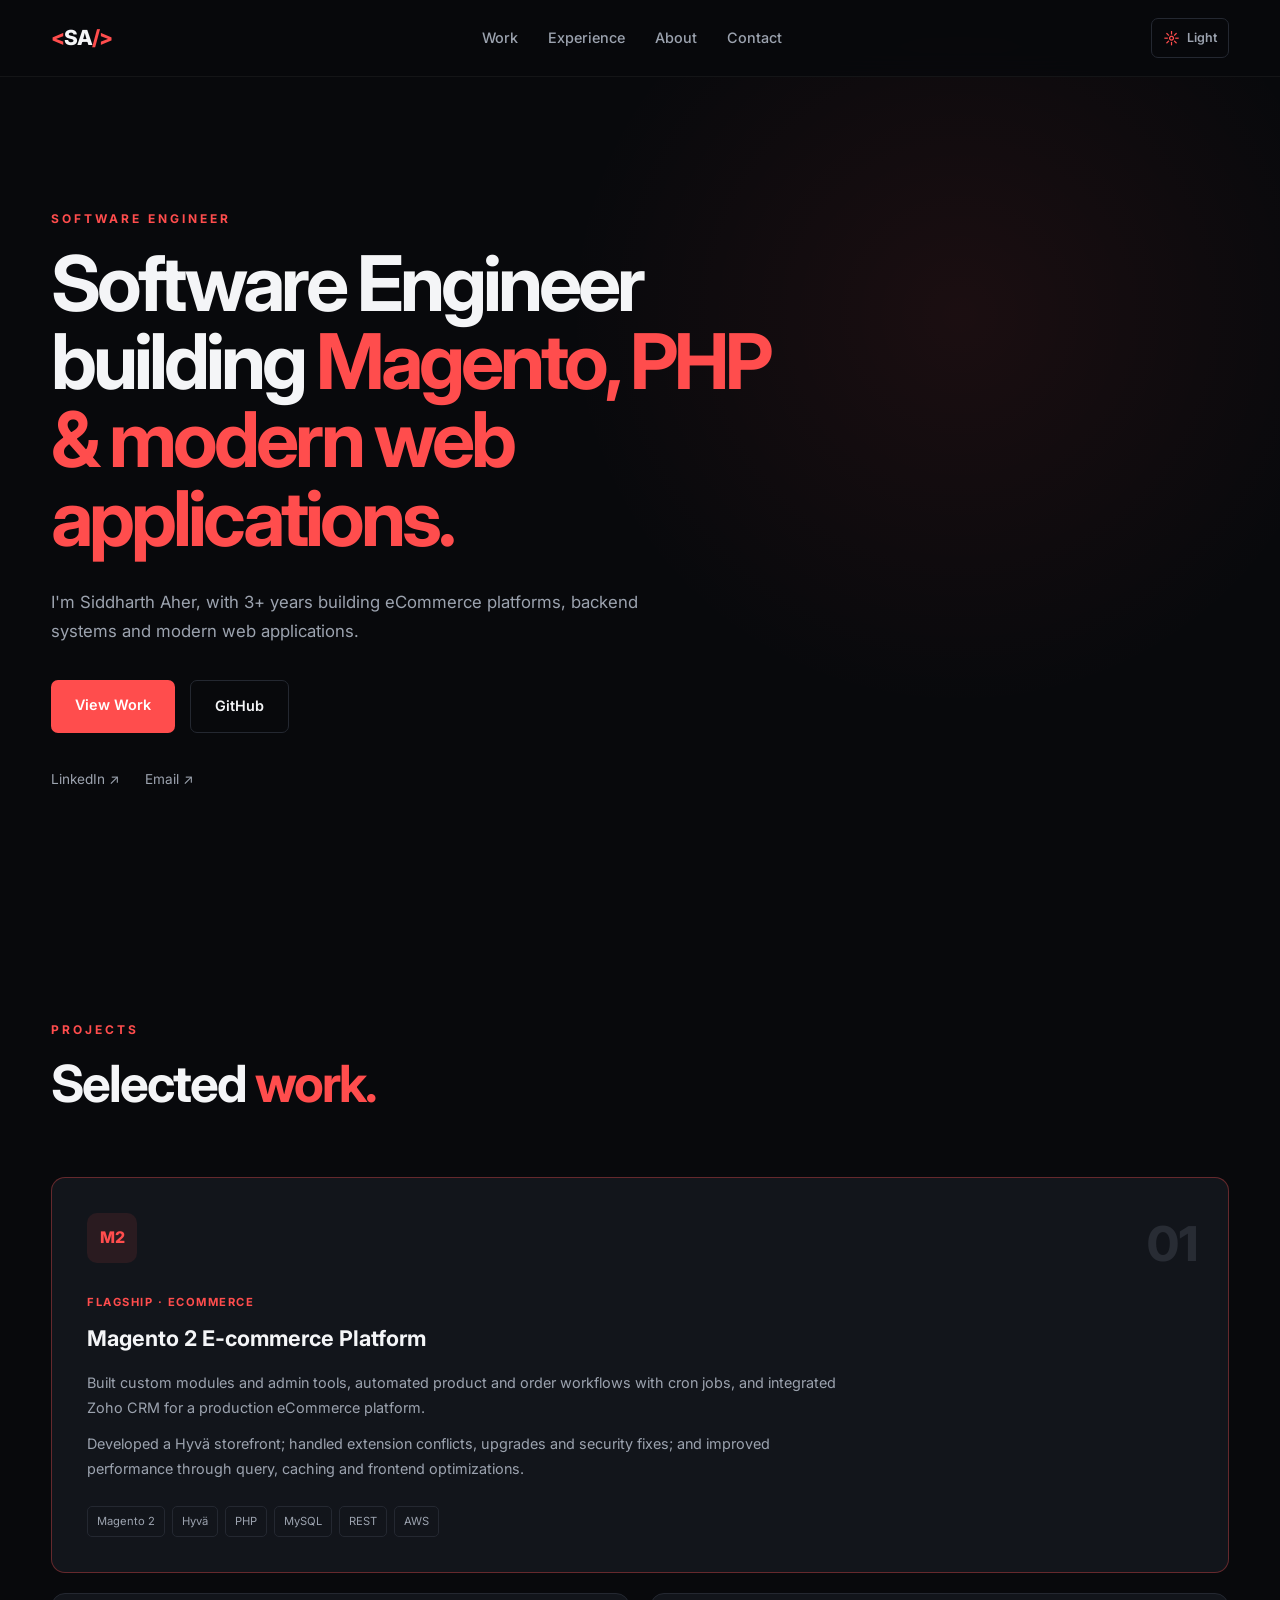
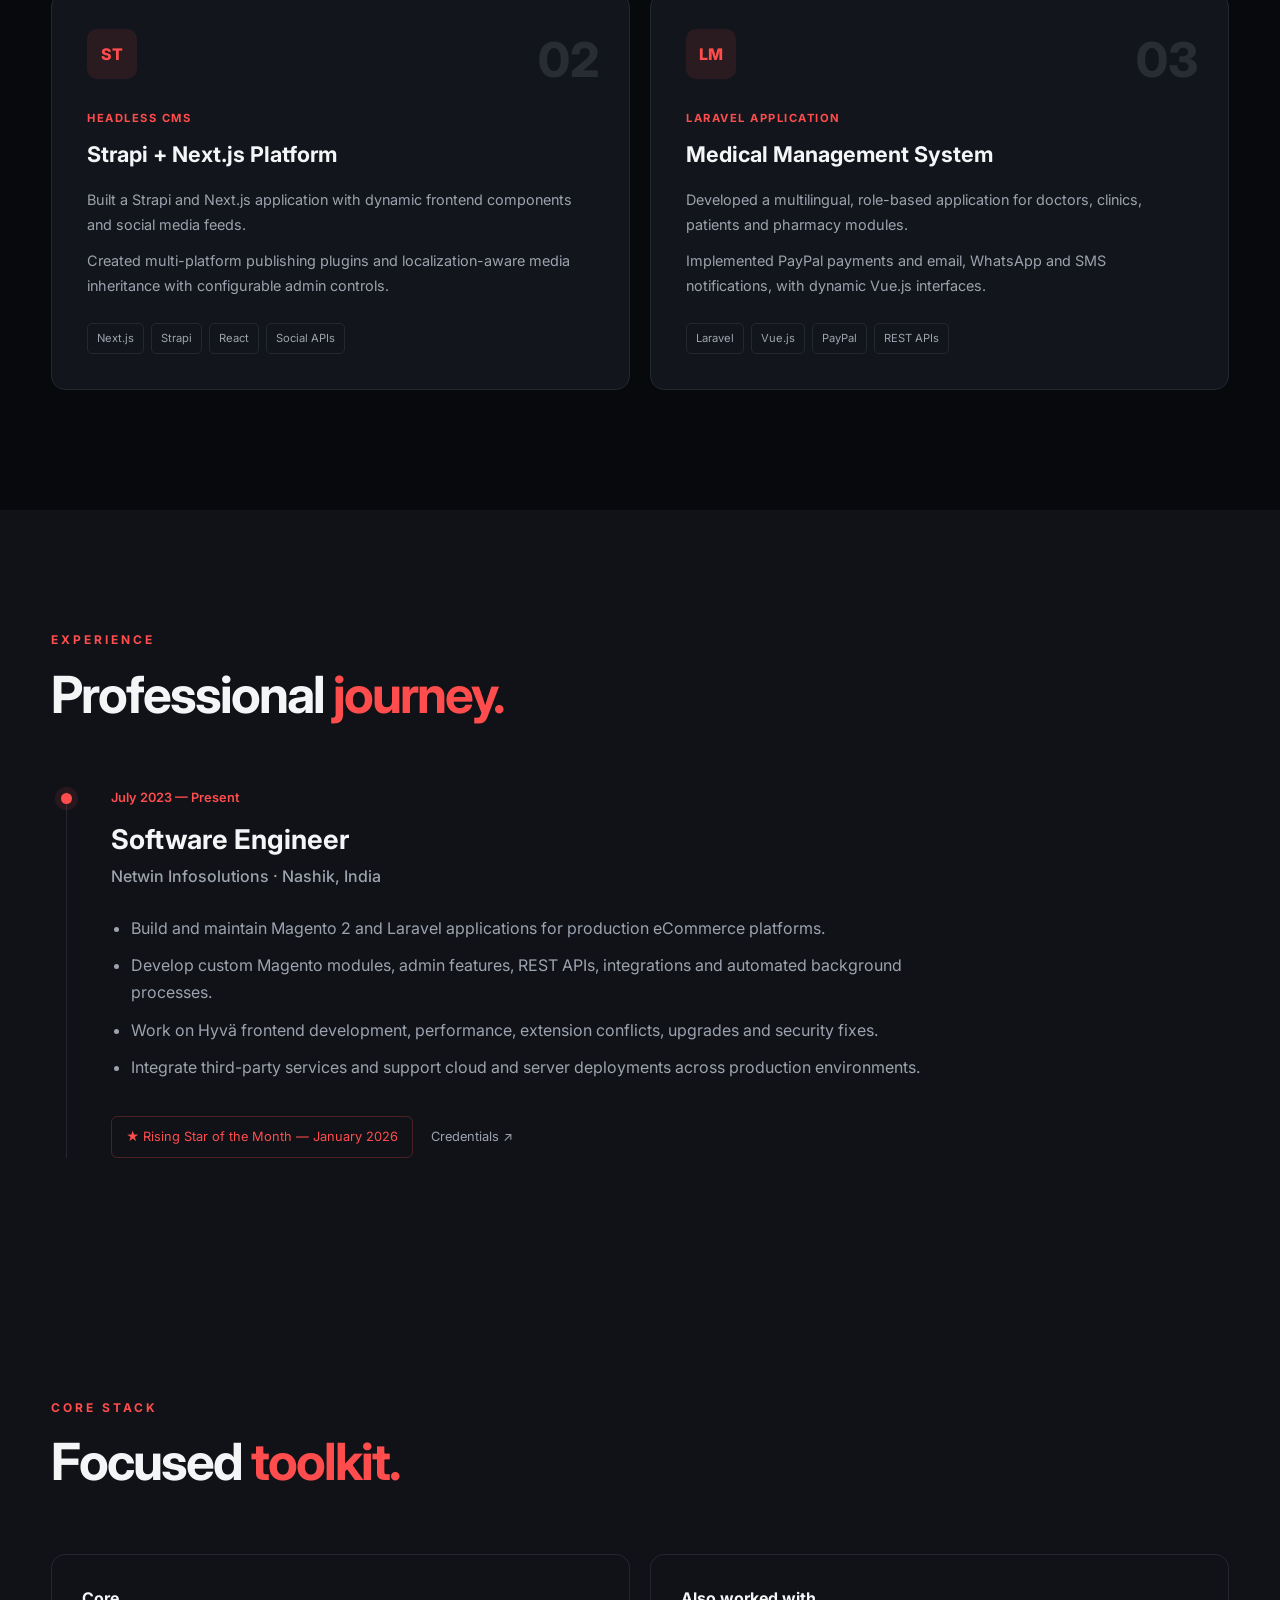
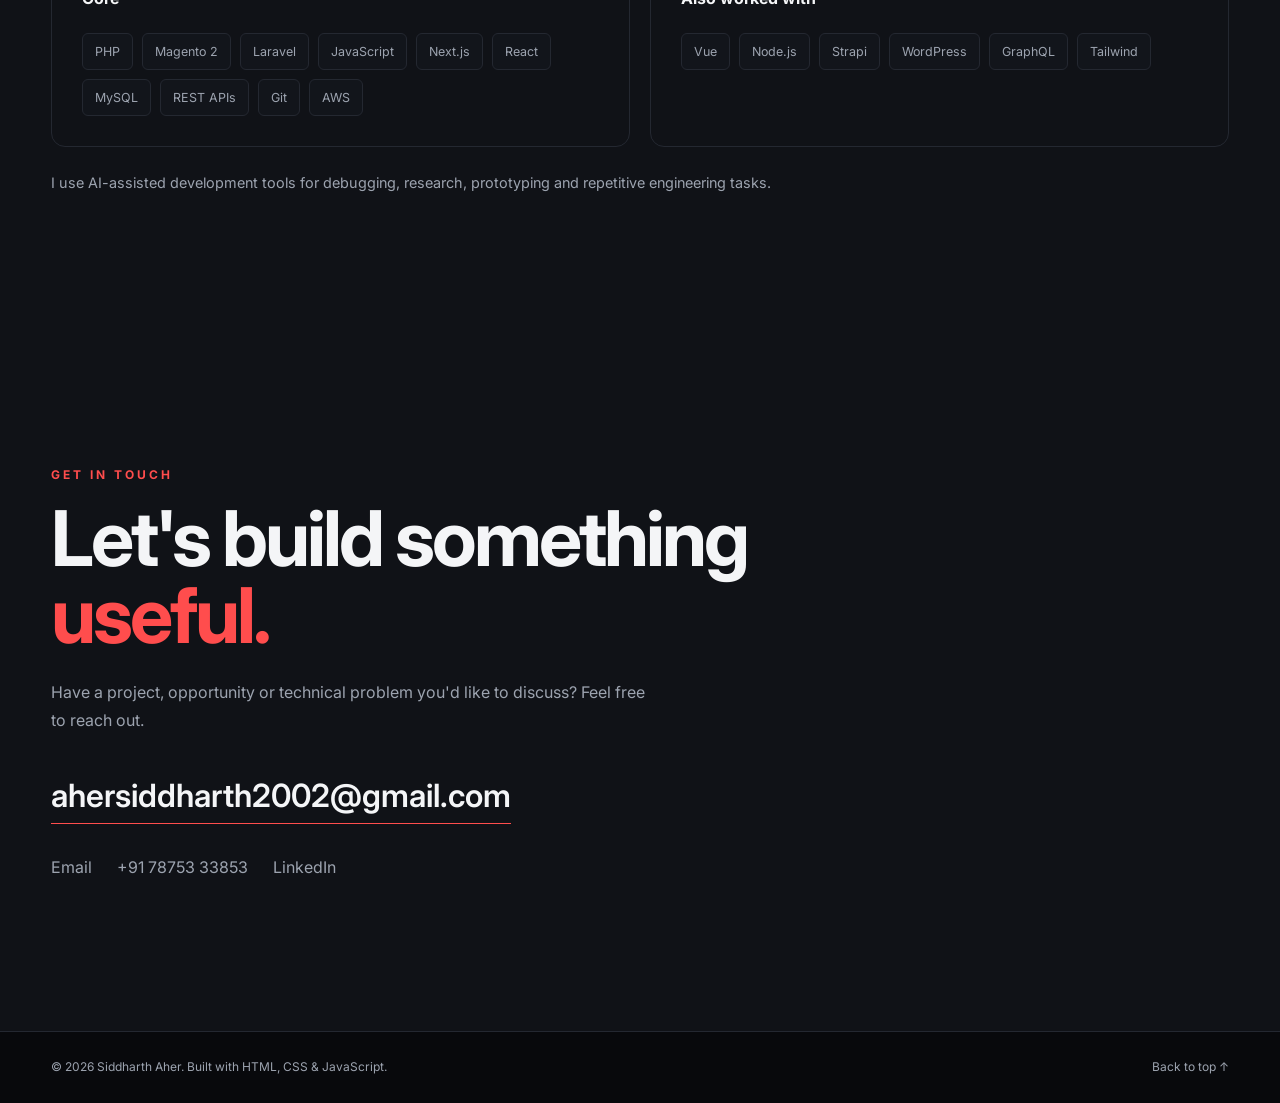
==== commit cf9d2a09: "Updated the portoflio details" ====
--- a/index.html
+++ b/index.html
@@ -4,8 +4,7 @@
     <meta charset="UTF-8">
     <meta name="viewport" content="width=device-width, initial-scale=1.0">
     <title>Siddharth Aher | Software Engineer</title>
-    <meta name="description" content="Siddharth Aher is a Software Engineer specializing in Magento 2, Laravel, PHP, eCommerce platforms, and modern JavaScript applications.">
-    <link rel="stylesheet" href="https://cdn.jsdelivr.net/npm/swiper@11/swiper-bundle.min.css"/>
+    <meta name="description" content="Siddharth Aher is a Software Engineer specializing in Magento, PHP, eCommerce platforms, and modern web applications.">
     <link rel="stylesheet" href="css/style.css">
     <link rel="preconnect" href="https://fonts.googleapis.com">
     <link rel="preconnect" href="https://fonts.gstatic.com" crossorigin>
@@ -17,7 +16,7 @@
         <a href="#home" class="logo"><span>&lt;</span>SA<span>/&gt;</span></a>
         <button class="menu-toggle" id="menuToggle" aria-label="Toggle navigation"><span></span><span></span><span></span></button>
         <nav class="nav-links" id="navLinks">
-            <a href="#home">Home</a><a href="#about">About</a><a href="#skills">Skills</a><a href="#projects">Projects</a><a href="#experience">Experience</a><a href="#education">Education</a><a href="credentials.html">Credentials</a><a href="#contact">Contact</a>
+            <a href="#projects">Work</a><a href="#experience">Experience</a><a href="#about">About</a><a href="#contact">Contact</a>
         </nav>
         <button class="theme-toggle" id="themeToggle" type="button" aria-label="Switch to light theme" aria-pressed="false">
             <span class="theme-icon" aria-hidden="true">☼</span>
@@ -31,54 +30,10 @@
         <div class="container hero-content">
             <div class="hero-text reveal">
                 <p class="eyebrow">SOFTWARE ENGINEER</p>
-                <h1>Building reliable <span>web & eCommerce</span> platforms.</h1>
-                <p class="hero-description">I'm Siddharth Aher, a Software Engineer with more than three years of experience developing and optimizing Magento 2, Laravel and PHP-based applications.</p>
-                <div class="hero-buttons"><a href="#projects" class="btn btn-primary">View Projects</a><a href="#contact" class="btn btn-secondary">Get In Touch</a></div>
-                <div class="hero-socials"><a href="mailto:ahersiddharth2002@gmail.com">Email ↗</a><a href="https://linkedin.com/in/siddharth-aher-4a047a197" target="_blank" rel="noopener">LinkedIn ↗</a></div>
-            </div>
-            <div class="hero-card reveal">
-                <div class="code-window">
-                    <div class="window-header"><div class="window-dots"><span></span><span></span><span></span></div><span>developer.js</span></div>
-                    <div class="code-content"><pre><code><span class="purple">const</span> developer = {
-    name: <span class="green">"Siddharth Aher"</span>,
-    role: <span class="green">"Software Engineer"</span>,
-    experience: <span class="orange">"3+ years"</span>,
-    focus: [
-        <span class="green">"Magento 2"</span>,
-        <span class="green">"Laravel"</span>,
-        <span class="green">"PHP"</span>,
-        <span class="green">"React / Next.js"</span>
-    ],
-    cloud: <span class="green">"AWS + Google Cloud"</span>
-};</code></pre></div>
-                </div>
-            </div>
-        </div>
-    </section>
-
-    <section class="section" id="about">
-        <div class="container">
-            <div class="section-heading reveal"><p class="eyebrow">ABOUT ME</p><h2>Engineering with a <span>problem-solving mindset.</span></h2></div>
-            <div class="about-grid">
-                <div class="about-text reveal">
-                    <p>I'm a results-driven Software Engineer focused on scalable web applications and eCommerce platforms.</p>
-                    <p>My primary experience is in Magento 2, custom module development, Hyva, Laravel, third-party integrations, REST APIs, payment gateways, cron jobs and performance optimization.</p>
-                    <p>I also work with React.js, Next.js, Vue.js, Node.js and CMS platforms including Strapi and WordPress. AI tools support my development, debugging and research workflow.</p>
-                </div>
-                <div class="about-stats reveal"><div class="stat"><strong>3+</strong><span>Years Experience</span></div><div class="stat"><strong>5</strong><span>Project Areas</span></div><div class="stat"><strong>8.3</strong><span>B.Tech CGPA</span></div><div class="stat"><strong>2026</strong><span>Rising Star Award</span></div></div>
-            </div>
-        </div>
-    </section>
-
-    <section class="section section-dark" id="skills">
-        <div class="container">
-            <div class="section-heading reveal"><p class="eyebrow">TECHNICAL SKILLS</p><h2>My <span>toolbox.</span></h2></div>
-            <div class="skills-grid">
-                <div class="skill-group reveal"><h3>Backend</h3><div class="skill-list"><span>PHP</span><span>Laravel</span><span>Magento 2</span><span>Symfony</span><span>WordPress</span><span>Node.js</span><span>Express.js</span></div></div>
-                <div class="skill-group reveal"><h3>Frontend</h3><div class="skill-list"><span>JavaScript</span><span>TypeScript</span><span>HTML5</span><span>CSS3</span><span>Tailwind CSS</span><span>React.js</span><span>Next.js</span><span>Vue.js</span></div></div>
-                <div class="skill-group reveal"><h3>Databases & Tools</h3><div class="skill-list"><span>SQL</span><span>PostgreSQL</span><span>Git</span><span>CI/CD</span><span>Linux</span><span>Google Cloud Console</span><span>AWS EC2</span><span>AWS S3</span><span>AWS IAM</span></div></div>
-                <div class="skill-group reveal"><h3>APIs & Integrations</h3><div class="skill-list"><span>REST API</span><span>GraphQL</span><span>Stripe</span><span>PayPal</span><span>Instagram API</span><span>Facebook API</span><span>X/Twitter API</span><span>YouTube API</span></div></div>
-                <div class="skill-group skill-group-wide reveal"><h3>AI Tools</h3><div class="skill-list"><span>Claude Code</span><span>Codex</span><span>Antigravity</span><span>Agentic AI</span></div></div>
+                <h1>Software Engineer building <span>Magento, PHP & modern web applications.</span></h1>
+                <p class="hero-description" id="about">I'm Siddharth Aher, with 3+ years building eCommerce platforms, backend systems and modern web applications.</p>
+                <div class="hero-buttons"><a href="#projects" class="btn btn-primary">View Work</a><a href="https://github.com/SiddharthAher2002" class="btn btn-secondary" target="_blank" rel="noopener">GitHub</a></div>
+                <div class="hero-socials"><a href="https://linkedin.com/in/siddharth-aher-4a047a197" target="_blank" rel="noopener">LinkedIn ↗</a><a href="mailto:ahersiddharth2002@gmail.com">Email ↗</a></div>
             </div>
         </div>
     </section>
@@ -87,11 +42,9 @@
         <div class="container">
             <div class="section-heading reveal"><p class="eyebrow">PROJECTS</p><h2>Selected <span>work.</span></h2></div>
             <div class="projects-grid">
-                <article class="project-card reveal"><div class="project-number">01</div><div class="project-icon">M2</div><p class="project-type">ECOMMERCE PLATFORM</p><h3>Magento 2 Based E-commerce Platform</h3><p>Developed modules, admin features and automation scripts for product and order management, including cron jobs and Zoho CRM synchronization.</p><p>Built a Hyva frontend, resolved extension conflicts, managed upgrades and security patches, and improved Core Web Vitals and SEO.</p><div class="tags"><span>Magento 2</span><span>PHP</span><span>MySQL</span><span>AWS</span><span>Hyva</span></div></article>
-                <article class="project-card reveal"><div class="project-number">02</div><div class="project-icon">MS</div><p class="project-type">WEB APPLICATION</p><h3>Medical Management System</h3><p>Developed a multilingual, role-based application for doctors, clinics, patients and pharmacy modules.</p><p>Implemented PayPal payments, email, WhatsApp and SMS notifications, plus dynamic Vue.js CRUD interfaces.</p><div class="tags"><span>Laravel</span><span>Vue.js</span><span>PayPal</span><span>REST APIs</span></div></article>
-                <article class="project-card reveal"><div class="project-number">03</div><div class="project-icon">SE</div><p class="project-type">PLATFORM DEVELOPMENT</p><h3>Student Exchange Platform</h3><p>Built a Laravel platform for exchange programs, host family placements, student onboarding and homestay bookings.</p><p>Added multi-step registration, Stripe payments and automated notifications across user roles.</p><div class="tags"><span>Laravel</span><span>MySQL</span><span>JavaScript</span><span>Stripe</span></div></article>
-                <article class="project-card reveal"><div class="project-number">04</div><div class="project-icon">WP</div><p class="project-type">CMS & ECOMMERCE</p><h3>WordPress & WooCommerce Projects</h3><p>Developed custom themes, plugins and post types from Figma designs, and extended WooCommerce stores for project-specific requirements.</p><p>Implemented SEO, sitemap, responsive layout and frontend performance improvements.</p><div class="tags"><span>WordPress</span><span>PHP</span><span>WooCommerce</span><span>SEO</span></div></article>
-                <article class="project-card reveal"><div class="project-number">05</div><div class="project-icon">ST</div><p class="project-type">HEADLESS CMS</p><h3>Strapi CMS Applications</h3><p>Developed a Strapi and Next.js application with dynamic frontend components and social media feeds.</p><p>Created plugins for multi-platform publishing and localization-aware media inheritance with configurable admin controls.</p><div class="tags"><span>Next.js</span><span>Strapi</span><span>React</span><span>Social APIs</span></div></article>
+                <article class="project-card project-card-featured reveal"><div class="project-number">01</div><div class="project-icon">M2</div><p class="project-type">FLAGSHIP · ECOMMERCE</p><h3>Magento 2 E-commerce Platform</h3><p>Built custom modules and admin tools, automated product and order workflows with cron jobs, and integrated Zoho CRM for a production eCommerce platform.</p><p>Developed a Hyvä storefront; handled extension conflicts, upgrades and security fixes; and improved performance through query, caching and frontend optimizations.</p><div class="tags"><span>Magento 2</span><span>Hyvä</span><span>PHP</span><span>MySQL</span><span>REST</span><span>AWS</span></div></article>
+                <article class="project-card reveal"><div class="project-number">02</div><div class="project-icon">ST</div><p class="project-type">HEADLESS CMS</p><h3>Strapi + Next.js Platform</h3><p>Built a Strapi and Next.js application with dynamic frontend components and social media feeds.</p><p>Created multi-platform publishing plugins and localization-aware media inheritance with configurable admin controls.</p><div class="tags"><span>Next.js</span><span>Strapi</span><span>React</span><span>Social APIs</span></div></article>
+                <article class="project-card reveal"><div class="project-number">03</div><div class="project-icon">LM</div><p class="project-type">LARAVEL APPLICATION</p><h3>Medical Management System</h3><p>Developed a multilingual, role-based application for doctors, clinics, patients and pharmacy modules.</p><p>Implemented PayPal payments and email, WhatsApp and SMS notifications, with dynamic Vue.js interfaces.</p><div class="tags"><span>Laravel</span><span>Vue.js</span><span>PayPal</span><span>REST APIs</span></div></article>
             </div>
         </div>
     </section>
@@ -101,103 +54,27 @@
             <div class="section-heading reveal"><p class="eyebrow">EXPERIENCE</p><h2>Professional <span>journey.</span></h2></div>
             <div class="timeline"><div class="timeline-item reveal"><div class="timeline-dot"></div><div class="timeline-content">
                 <div class="timeline-date">July 2023 — Present</div><h3>Software Engineer</h3><h4>Netwin Infosolutions · Nashik, India</h4>
-                <ul><li>Developed and maintained Magento 2 and Laravel applications for scalable eCommerce solutions.</li><li>Built custom modules, plugins and APIs while handling upgrades, patching and server migrations.</li><li>Optimized performance through query tuning, caching and frontend improvements including Core Web Vitals.</li><li>Integrated third-party services including Stripe and PayPal for secure transactions.</li><li>Collaborated with cross-functional teams to troubleshoot issues and deliver production-ready solutions.</li><li>Applied secure coding practices and AI tools to accelerate development and debugging.</li></ul>
+                <ul><li>Build and maintain Magento 2 and Laravel applications for production eCommerce platforms.</li><li>Develop custom Magento modules, admin features, REST APIs, integrations and automated background processes.</li><li>Work on Hyvä frontend development, performance, extension conflicts, upgrades and security fixes.</li><li>Integrate third-party services and support cloud and server deployments across production environments.</li></ul>
                 <div class="achievement">★ Rising Star of the Month — January 2026</div>
+                <a class="experience-credentials" href="credentials.html">Credentials ↗</a>
             </div></div></div>
         </div>
     </section>
 
-    <section class="section" id="education">
+    <section class="section section-dark" id="stack">
         <div class="container">
-            <div class="section-heading reveal"><p class="eyebrow">EDUCATION</p><h2>Academic <span>background.</span></h2></div>
-            <div class="education-list">
-                <div class="education-card reveal"><span class="education-year">2019 — 2023</span><div><h3>B.Tech in Information Technology</h3><p>Sanjivani College of Engineering · Kopargaon, India</p><strong>CGPA: 8.3</strong></div></div>
-                <div class="education-card reveal"><span class="education-year">2021 — 2023</span><div><h3>Honors Degree in Cyber-Security & Ethical Hacking</h3><p>Sanjivani College of Engineering · Kopargaon, India</p></div></div>
-                <div class="education-card reveal"><span class="education-year">2017 — 2019</span><div><h3>Junior College</h3><p>S.S.G.M College · Kopargaon, India</p><strong>Score: 65%</strong></div></div>
-                <div class="education-card reveal"><span class="education-year">School</span><div><h3>School</h3><p>Kendriya Vidyalaya · Manmad, India</p><strong>CGPA: 9.6</strong></div></div>
+            <div class="section-heading reveal"><p class="eyebrow">CORE STACK</p><h2>Focused <span>toolkit.</span></h2></div>
+            <div class="skills-grid">
+                <div class="skill-group reveal"><h3>Core</h3><div class="skill-list"><span>PHP</span><span>Magento 2</span><span>Laravel</span><span>JavaScript</span><span>Next.js</span><span>React</span><span>MySQL</span><span>REST APIs</span><span>Git</span><span>AWS</span></div></div>
+                <div class="skill-group reveal"><h3>Also worked with</h3><div class="skill-list"><span>Vue</span><span>Node.js</span><span>Strapi</span><span>WordPress</span><span>GraphQL</span><span>Tailwind</span></div></div>
             </div>
-        </div>
-    </section>
-
-    <section class="section credentials-preview">
-        <div class="container">
-            <div class="section-heading reveal">
-                <p class="eyebrow">ACADEMIC RESULTS</p>
-                <h2>Results, certificates and <span>recognition.</span></h2>
-            </div>
-
-            <div class="slider-header reveal">
-                <p>Selected academic records and credentials from my B.Tech and Honours journey.</p>
-                <a href="credentials.html" class="btn btn-secondary">View Full Credentials</a>
-            </div>
-
-            <div class="swiper academic-swiper reveal">
-                <div class="swiper-wrapper">
-                    <article class="swiper-slide result-card">
-                        <img src="assets/results/B.Tech-IT-1st-Year.jpeg" alt="B.Tech 1st Year result" loading="lazy">
-                        <div class="result-card-body">
-                            <span class="card-tag">B.Tech Result</span>
-                            <h3>1st Year</h3>
-                            <p>First-year academic performance in Information Technology.</p>
-                            <a href="assets/results/B.Tech-IT-1st-Year.jpeg" target="_blank" rel="noopener">Open result</a>
-                        </div>
-                    </article>
-
-                    <article class="swiper-slide result-card">
-                        <img src="assets/results/B.Tech-IT-2nd-Year.jpeg" alt="B.Tech 2nd Year result" loading="lazy">
-                        <div class="result-card-body">
-                            <span class="card-tag">B.Tech Result</span>
-                            <h3>2nd Year</h3>
-                            <p>Continued academic progression and technical skill development.</p>
-                            <a href="assets/results/B.Tech-IT-2nd-Year.jpeg" target="_blank" rel="noopener">Open result</a>
-                        </div>
-                    </article>
-
-                    <article class="swiper-slide result-card">
-                        <img src="assets/results/B.Tech-IT-3rd-Year.jpeg" alt="B.Tech 3rd Year result" loading="lazy">
-                        <div class="result-card-body">
-                            <span class="card-tag">B.Tech Result</span>
-                            <h3>3rd Year</h3>
-                            <p>Focused performance in core engineering and applied technology subjects.</p>
-                            <a href="assets/results/B.Tech-IT-3rd-Year.jpeg" target="_blank" rel="noopener">Open result</a>
-                        </div>
-                    </article>
-
-                    <article class="swiper-slide result-card">
-                        <img src="assets/results/Honours-CS-1st-Year.jpeg" alt="Honours 1st Year result" loading="lazy">
-                        <div class="result-card-body">
-                            <span class="card-tag">Honours Result</span>
-                            <h3>Honours 1st Year</h3>
-                            <p>Academic performance during the first year of the Honors program.</p>
-                            <a href="assets/results/Honours-CS-1st-Year.jpeg" target="_blank" rel="noopener">Open result</a>
-                        </div>
-                    </article>
-
-                    <article class="swiper-slide result-card">
-                        <img src="assets/results/Honours-CS-2nd-Year.jpeg" alt="Honours 2nd Year result" loading="lazy">
-                        <div class="result-card-body">
-                            <span class="card-tag">Honours Result</span>
-                            <h3>Honours 2nd Year</h3>
-                            <p>Progress in Cyber Security and ethical hacking specialization.</p>
-                            <a href="assets/results/Honours-CS-2nd-Year.jpeg" target="_blank" rel="noopener">Open result</a>
-                        </div>
-                    </article>
-                </div>
-
-                <div class="slider-actions">
-                    <div class="academic-pagination"></div>
-                    <div class="slider-nav">
-                        <button class="academic-prev" aria-label="Previous result">←</button>
-                        <button class="academic-next" aria-label="Next result">→</button>
-                    </div>
-                </div>
-            </div>
+            <p class="stack-note reveal">I use AI-assisted development tools for debugging, research, prototyping and repetitive engineering tasks.</p>
         </div>
     </section>
 
     <section class="section contact-section section-dark" id="contact">
         <div class="container"><div class="contact-content reveal">
-            <p class="eyebrow">GET IN TOUCH</p><h2>Let's build something <span>great together.</span></h2>
+            <p class="eyebrow">GET IN TOUCH</p><h2>Let's build something <span>useful.</span></h2>
             <p>Have a project, opportunity or technical problem you'd like to discuss? Feel free to reach out.</p>
             <a href="mailto:ahersiddharth2002@gmail.com" class="email-link">ahersiddharth2002@gmail.com</a>
             <div class="contact-links"><a href="mailto:ahersiddharth2002@gmail.com">Email</a><a href="tel:+917875333853">+91 78753 33853</a><a href="https://linkedin.com/in/siddharth-aher-4a047a197" target="_blank" rel="noopener">LinkedIn</a></div>
@@ -206,7 +83,6 @@
 </main>
 
 <footer class="footer"><div class="container footer-content"><p>© <span id="year"></span> Siddharth Aher. Built with HTML, CSS & JavaScript.</p><a href="#home">Back to top ↑</a></div></footer>
-<script src="https://cdn.jsdelivr.net/npm/swiper@11/swiper-bundle.min.js"></script>
 <script src="js/script.js"></script>
 </body>
 </html>
--- a/css/style.css
+++ b/css/style.css
@@ -207,10 +207,14 @@
 
 .hero-content {
     display: grid;
-    grid-template-columns: 1.1fr 0.9fr;
-
-    gap: 80px;
+    grid-template-columns: 1fr;
+
+    gap: 0;
     align-items: center;
+}
+
+.hero-text {
+    max-width: 900px;
 }
 
 .eyebrow {
@@ -547,6 +551,17 @@
     font-size: 0.8rem;
 }
 
+.experience-credentials {
+    display: inline-block;
+    margin: 25px 0 0 14px;
+    color: var(--text-muted);
+    font-size: 0.8rem;
+}
+
+.experience-credentials:hover {
+    color: var(--accent);
+}
+
 
 /* =========================================================
    Projects
@@ -576,6 +591,16 @@
     transition: var(--transition);
 }
 
+.project-card-featured {
+    grid-column: 1 / -1;
+    min-height: 0;
+    border-color: rgba(255, 77, 77, 0.35);
+}
+
+.project-card-featured > p:not(.project-type) {
+    max-width: 760px;
+}
+
 .project-card:hover {
     transform: translateY(-6px);
 
@@ -712,6 +737,12 @@
 .skill-list span:hover {
     border-color: var(--accent);
     color: var(--text);
+}
+
+.stack-note {
+    margin-top: 24px;
+    color: var(--text-muted);
+    font-size: 0.9rem;
 }
 
 
@@ -1162,7 +1193,7 @@
     display: block;
     width: 100%;
     height: 270px;
-    object-fit: cover;
+    object-fit: contain;
     background: #1a1d24;
 }
 
@@ -1290,7 +1321,6 @@
 @media (max-width: 900px) {
 
     .hero-content,
-    .about-grid,
     .ai-section {
         grid-template-columns: 1fr;
 
@@ -1312,6 +1342,14 @@
 
     .skills-grid {
         grid-template-columns: 1fr;
+    }
+
+    .edu-grid,
+    .gallery-grid,
+    .document-grid,
+    .achievement-grid,
+    .swiper-fallback .swiper-wrapper {
+        grid-template-columns: repeat(2, minmax(0, 1fr));
     }
 
     .skill-group-wide {
@@ -1367,20 +1405,16 @@
         align-items: flex-start;
     }
 
-    .code-content {
-        padding: 15px;
-    }
-
-    .code-content pre {
-        font-size: 0.7rem;
-    }
-
     .section {
         padding: 85px 0;
     }
 
-    .about-stats {
-        grid-template-columns: 1fr 1fr;
+    .edu-grid,
+    .gallery-grid,
+    .document-grid,
+    .achievement-grid,
+    .swiper-fallback .swiper-wrapper {
+        grid-template-columns: 1fr;
     }
 
     .education-card {
@@ -1402,10 +1436,6 @@
 
 @media (max-width: 450px) {
 
-    .about-stats {
-        grid-template-columns: 1fr;
-    }
-
     .ai-tools {
         grid-template-columns: 1fr;
     }
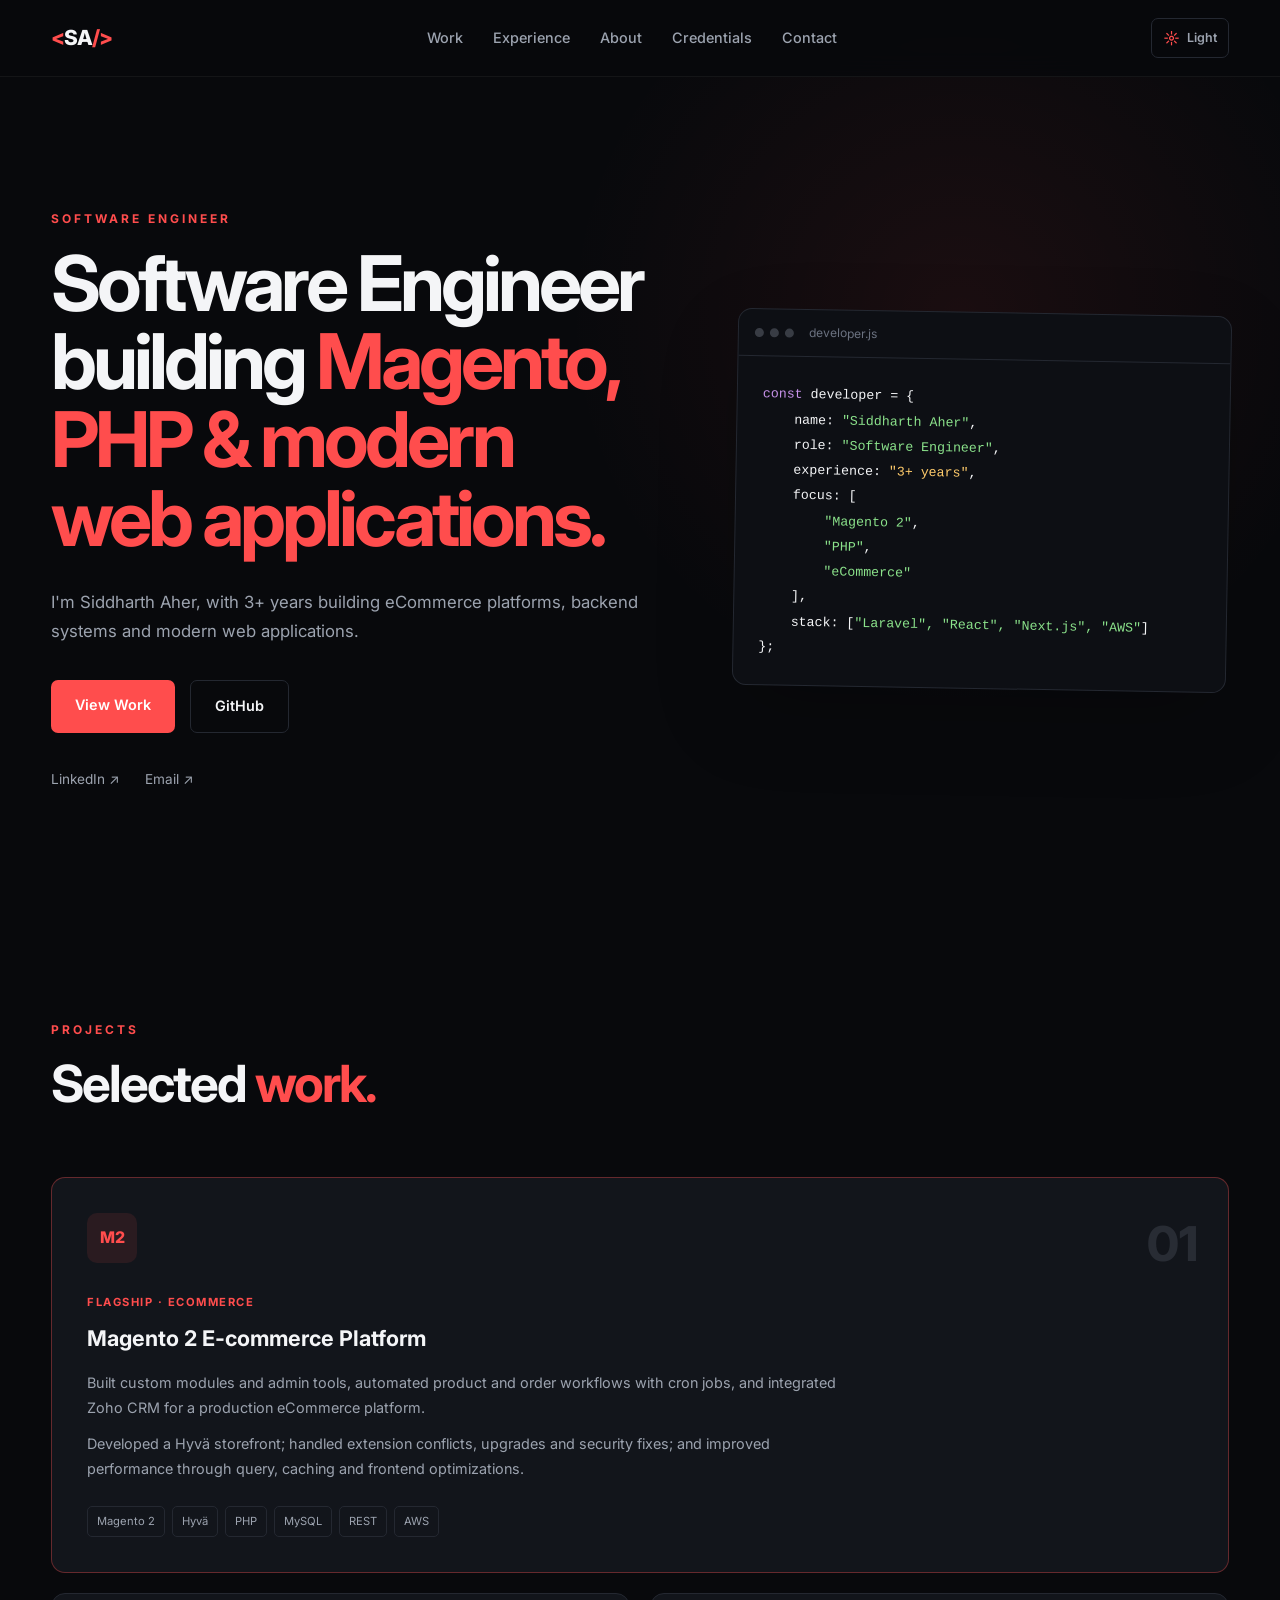
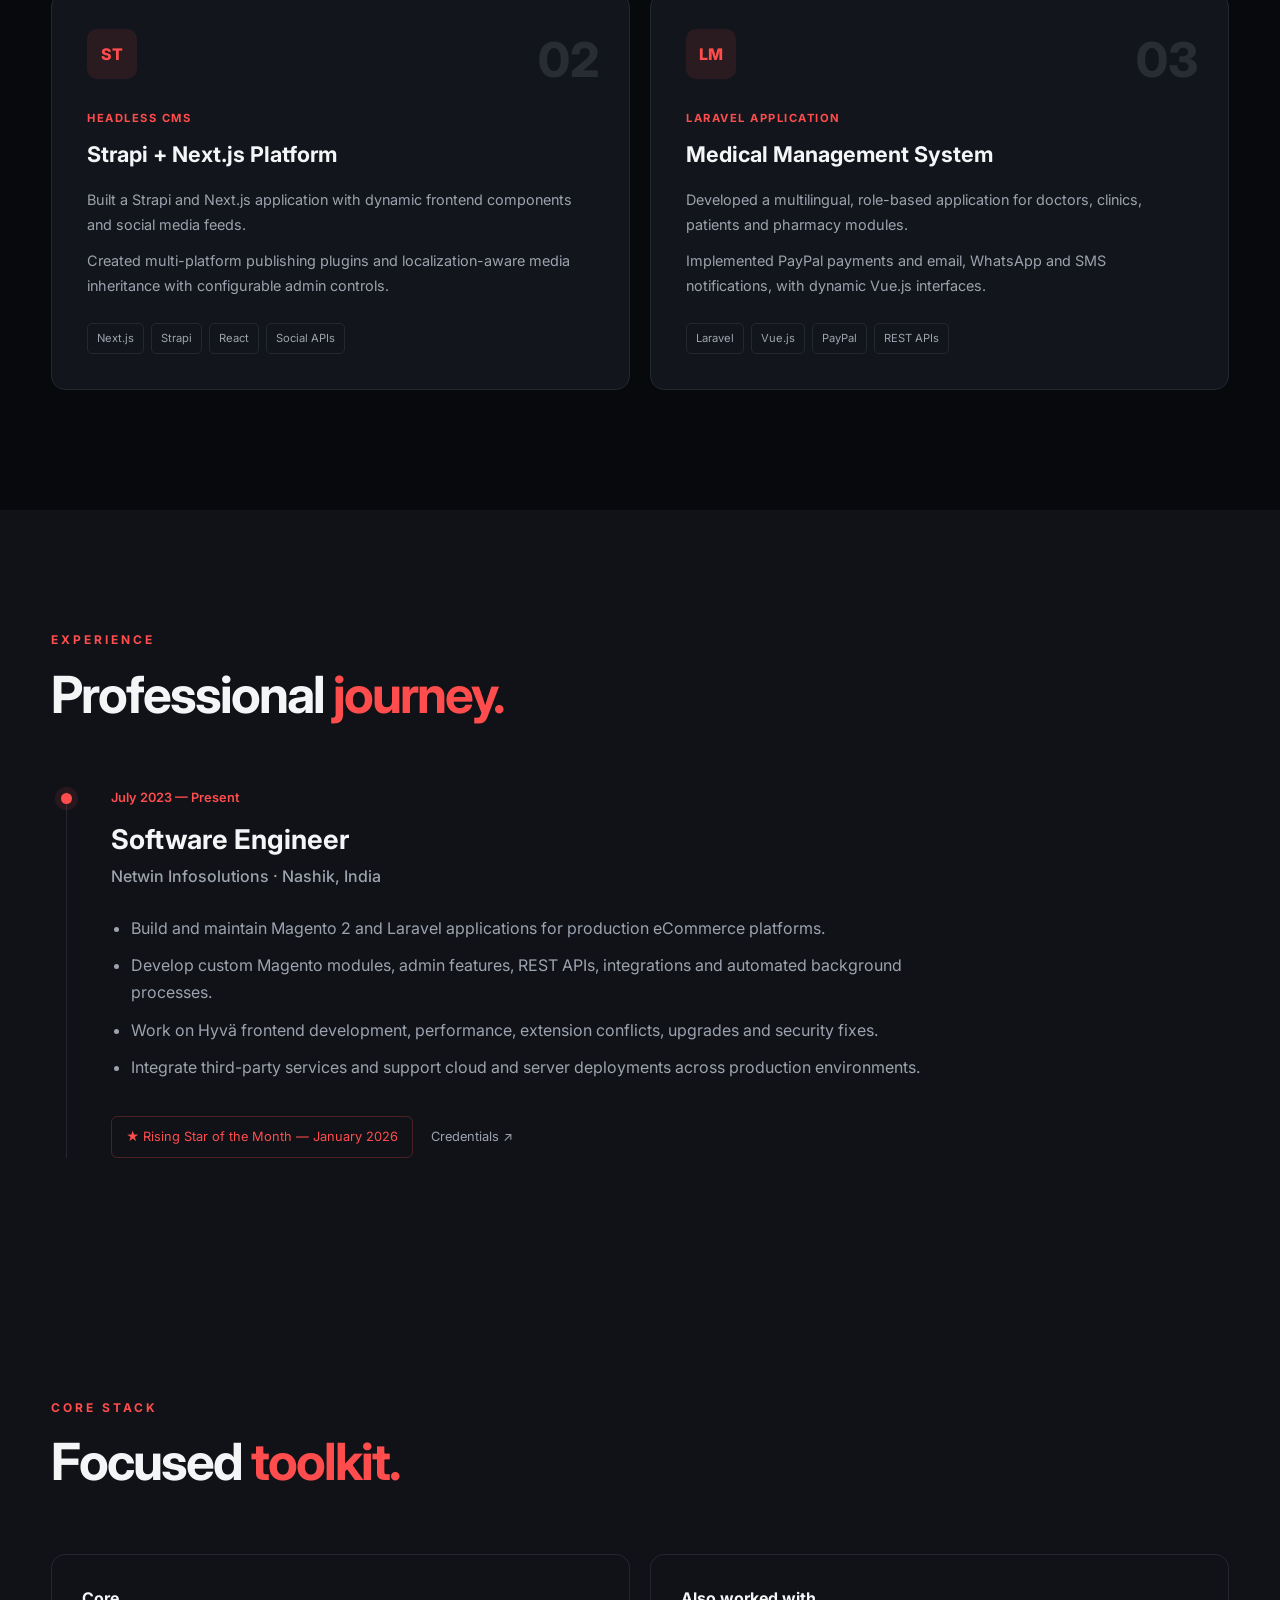
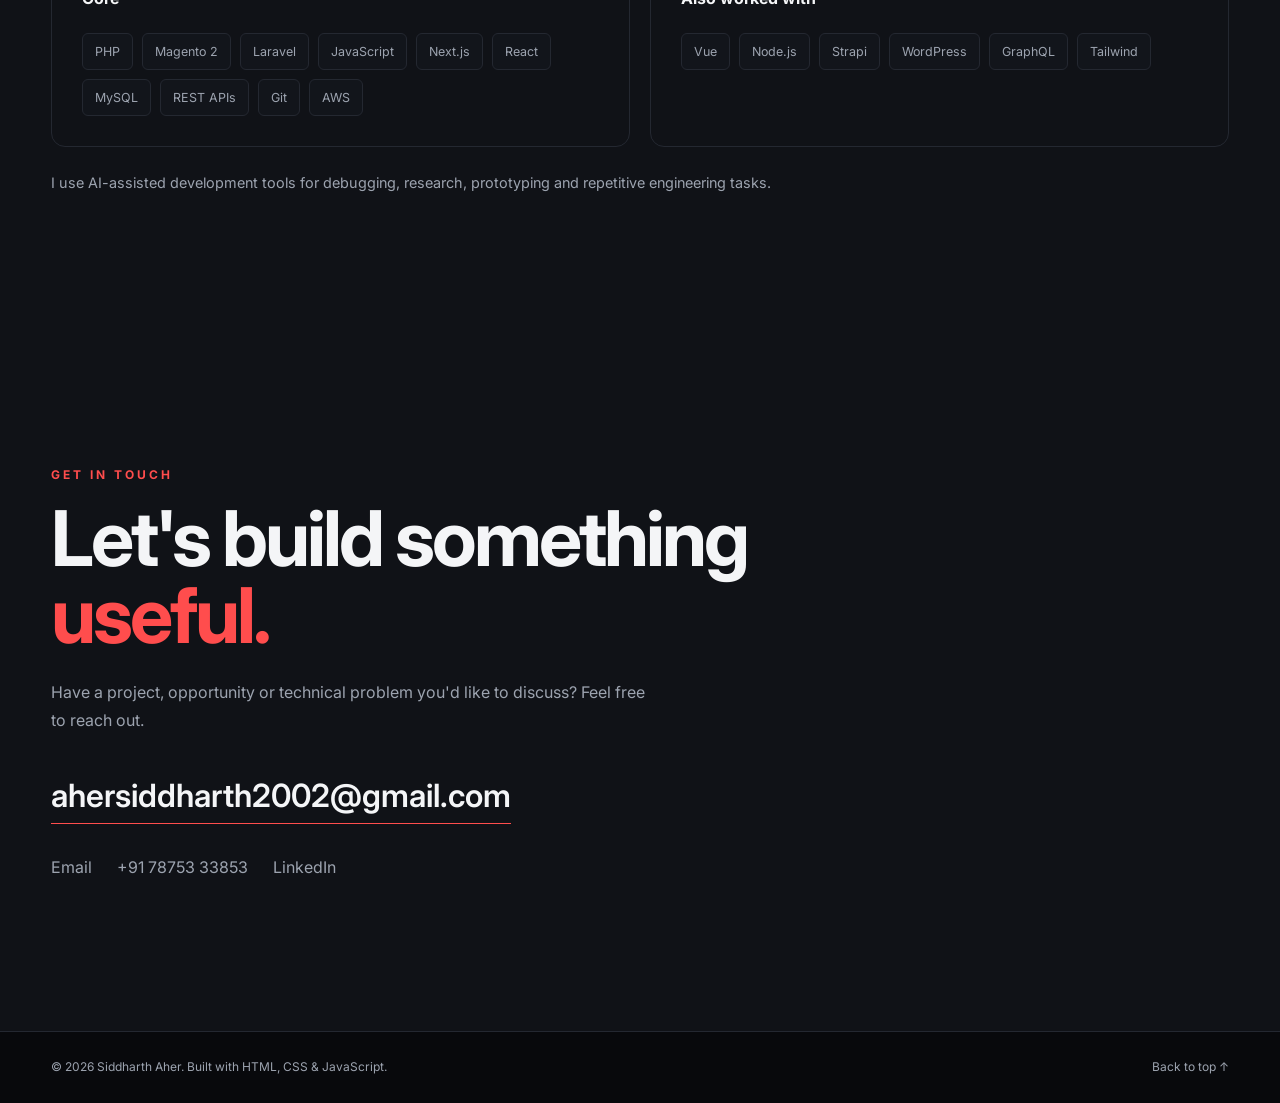
==== commit 2cfc4e9e: "Misc updates related to content and design" ====
--- a/index.html
+++ b/index.html
@@ -16,7 +16,7 @@
         <a href="#home" class="logo"><span>&lt;</span>SA<span>/&gt;</span></a>
         <button class="menu-toggle" id="menuToggle" aria-label="Toggle navigation"><span></span><span></span><span></span></button>
         <nav class="nav-links" id="navLinks">
-            <a href="#projects">Work</a><a href="#experience">Experience</a><a href="#about">About</a><a href="#contact">Contact</a>
+            <a href="#projects">Work</a><a href="#experience">Experience</a><a href="#about">About</a><a href="credentials.html">Credentials</a><a href="#contact">Contact</a>
         </nav>
         <button class="theme-toggle" id="themeToggle" type="button" aria-label="Switch to light theme" aria-pressed="false">
             <span class="theme-icon" aria-hidden="true">☼</span>
@@ -34,6 +34,22 @@
                 <p class="hero-description" id="about">I'm Siddharth Aher, with 3+ years building eCommerce platforms, backend systems and modern web applications.</p>
                 <div class="hero-buttons"><a href="#projects" class="btn btn-primary">View Work</a><a href="https://github.com/SiddharthAher2002" class="btn btn-secondary" target="_blank" rel="noopener">GitHub</a></div>
                 <div class="hero-socials"><a href="https://linkedin.com/in/siddharth-aher-4a047a197" target="_blank" rel="noopener">LinkedIn ↗</a><a href="mailto:ahersiddharth2002@gmail.com">Email ↗</a></div>
+            </div>
+            <div class="hero-card reveal">
+                <div class="code-window">
+                    <div class="window-header"><div class="window-dots"><span></span><span></span><span></span></div><span>developer.js</span></div>
+                    <div class="code-content"><pre><code><span class="purple">const</span> developer = {
+    name: <span class="green">"Siddharth Aher"</span>,
+    role: <span class="green">"Software Engineer"</span>,
+    experience: <span class="orange">"3+ years"</span>,
+    focus: [
+        <span class="green">"Magento 2"</span>,
+        <span class="green">"PHP"</span>,
+        <span class="green">"eCommerce"</span>
+    ],
+    stack: [<span class="green">"Laravel", "React", "Next.js", "AWS"</span>]
+};</code></pre></div>
+                </div>
             </div>
         </div>
     </section>
--- a/css/style.css
+++ b/css/style.css
@@ -207,9 +207,9 @@
 
 .hero-content {
     display: grid;
-    grid-template-columns: 1fr;
-
-    gap: 0;
+    grid-template-columns: 1.1fr 0.9fr;
+
+    gap: 80px;
     align-items: center;
 }
 
@@ -1175,7 +1175,7 @@
 }
 
 .gallery-grid {
-    grid-template-columns: repeat(3, minmax(0, 1fr));
+    grid-template-columns: repeat(2, minmax(0, 1fr));
 }
 
 .media-card {
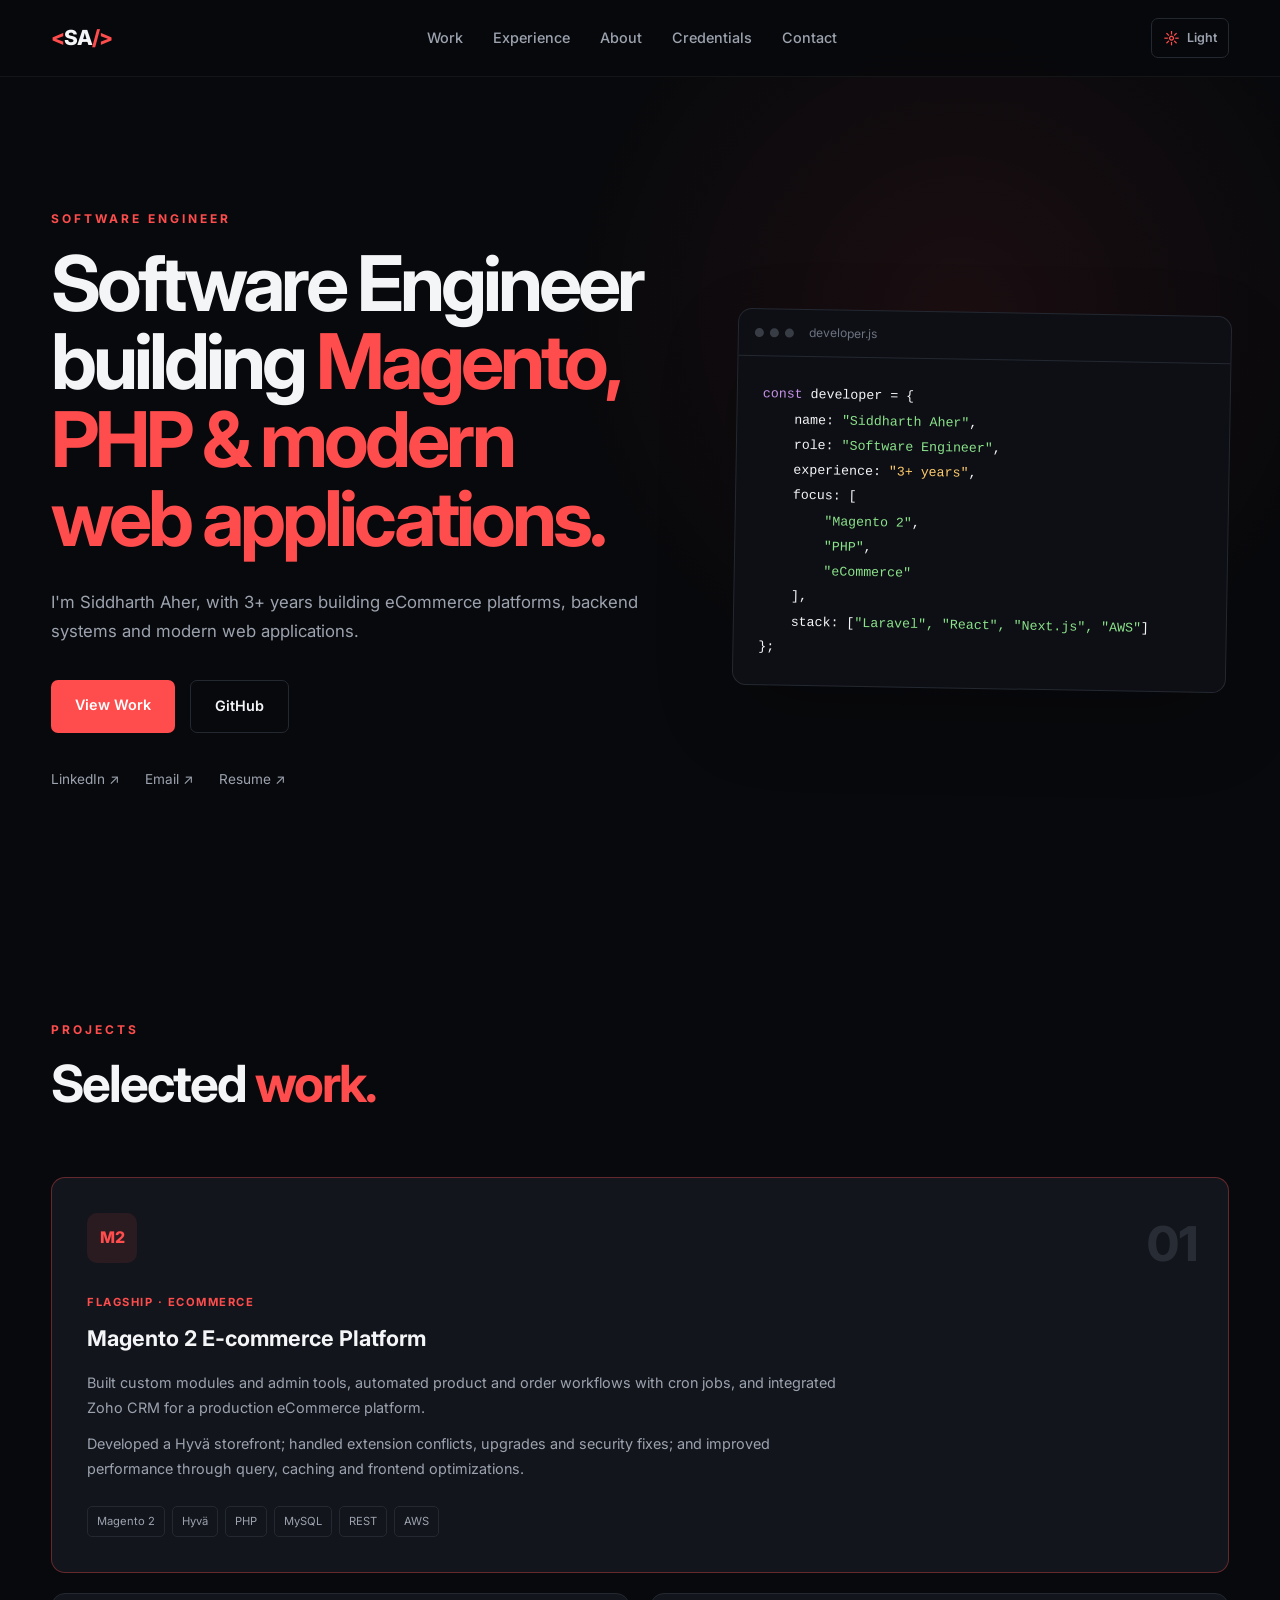
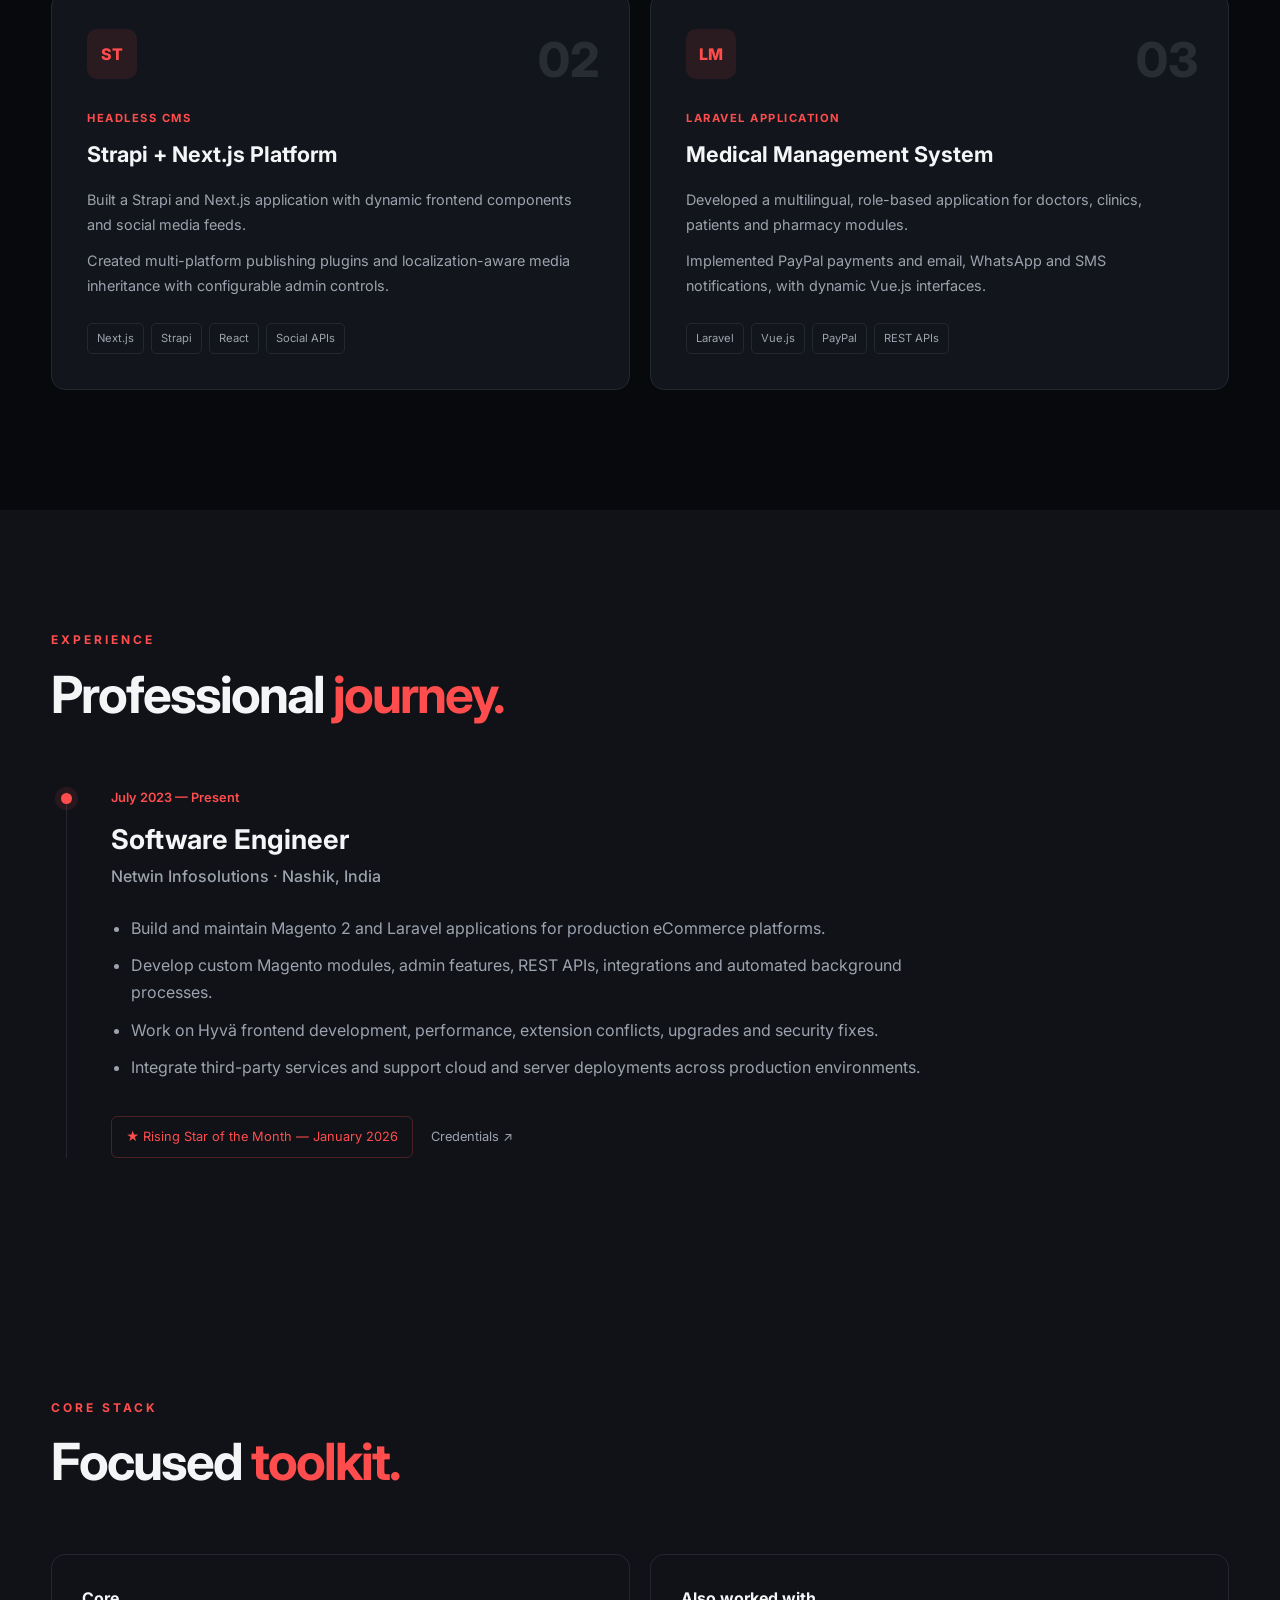
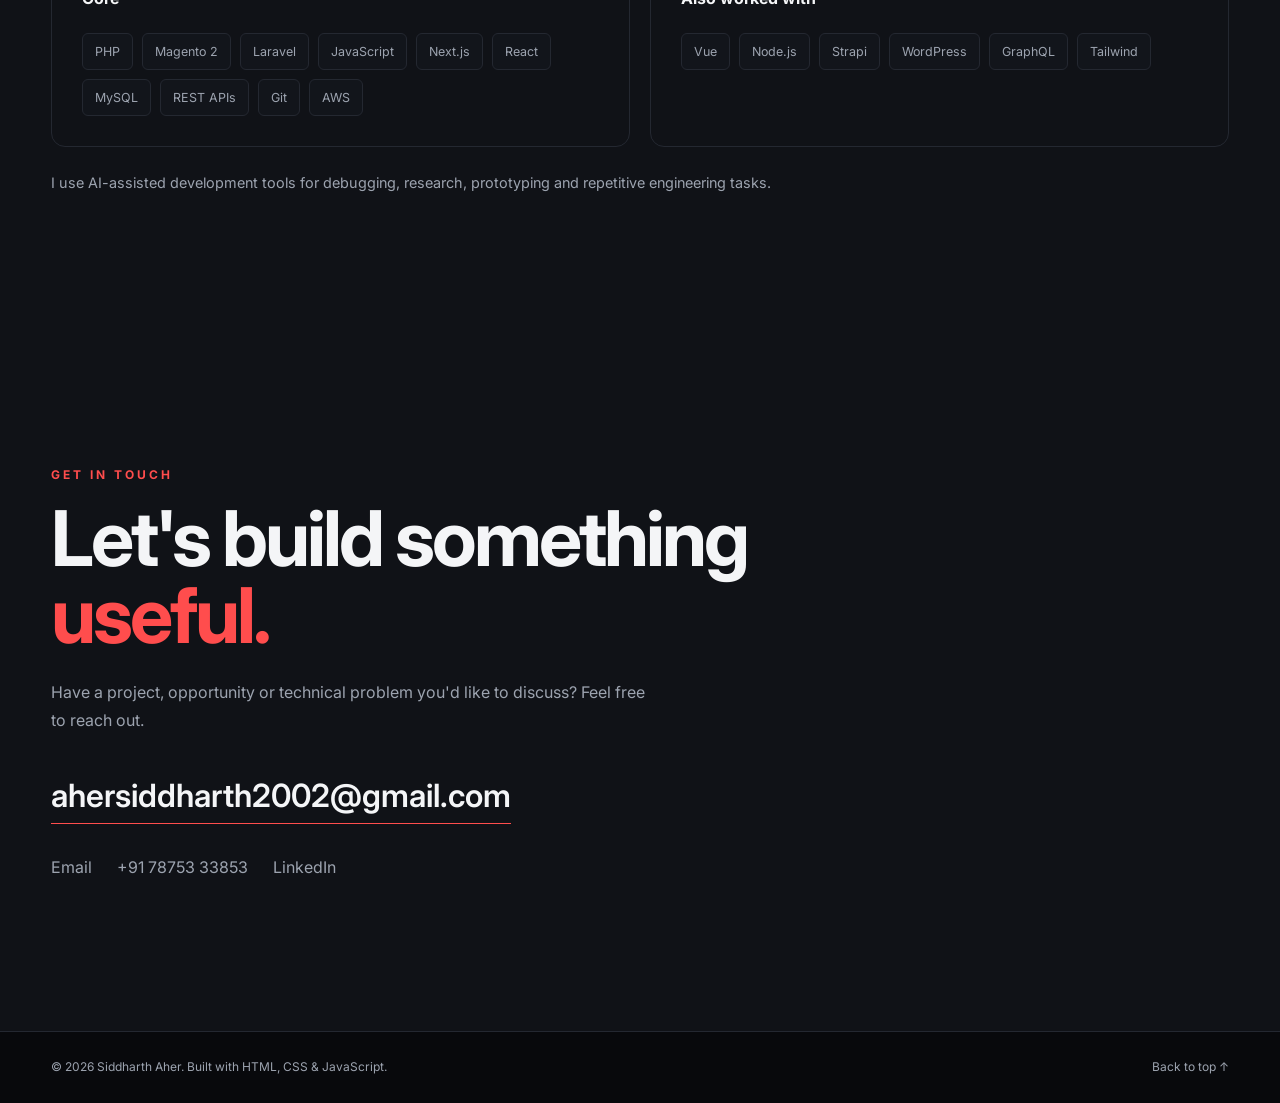
==== commit 0b9ce078: "Linked the resume on home page" ====
--- a/index.html
+++ b/index.html
@@ -33,7 +33,7 @@
                 <h1>Software Engineer building <span>Magento, PHP & modern web applications.</span></h1>
                 <p class="hero-description" id="about">I'm Siddharth Aher, with 3+ years building eCommerce platforms, backend systems and modern web applications.</p>
                 <div class="hero-buttons"><a href="#projects" class="btn btn-primary">View Work</a><a href="https://github.com/SiddharthAher2002" class="btn btn-secondary" target="_blank" rel="noopener">GitHub</a></div>
-                <div class="hero-socials"><a href="https://linkedin.com/in/siddharth-aher-4a047a197" target="_blank" rel="noopener">LinkedIn ↗</a><a href="mailto:ahersiddharth2002@gmail.com">Email ↗</a></div>
+                <div class="hero-socials"><a href="https://linkedin.com/in/siddharth-aher-4a047a197" target="_blank" rel="noopener">LinkedIn ↗</a><a href="mailto:ahersiddharth2002@gmail.com">Email ↗</a><a href="assets/Resume.pdf" target="_blank" rel="noopener">Resume ↗</a></div>
             </div>
             <div class="hero-card reveal">
                 <div class="code-window">
--- a/css/style.css
+++ b/css/style.css
@@ -857,6 +857,15 @@
     font-size: 0.8rem;
 }
 
+.recognition-image {
+    display: block;
+    width: min(100%, 480px);
+    height: auto;
+    margin-top: 18px;
+    border: 1px solid var(--border);
+    border-radius: 6px;
+}
+
 
 /* =========================================================
    Contact
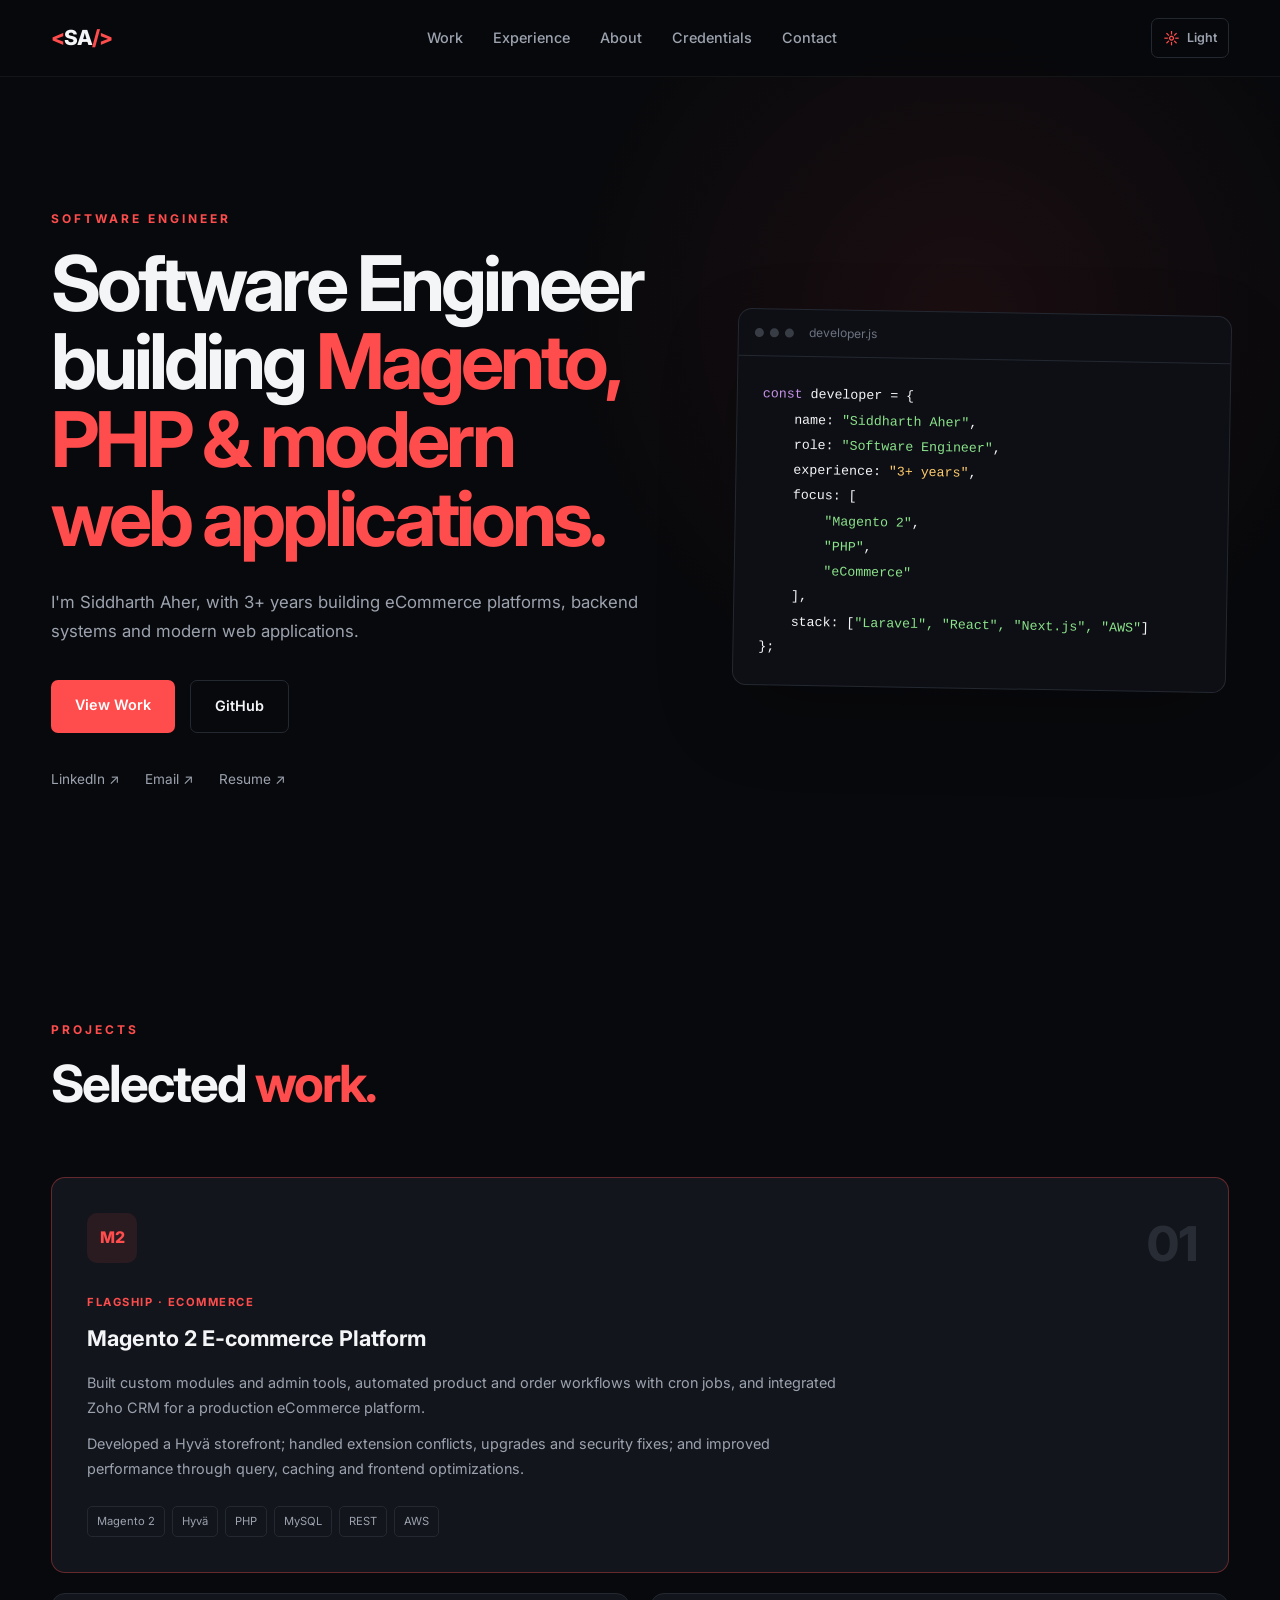
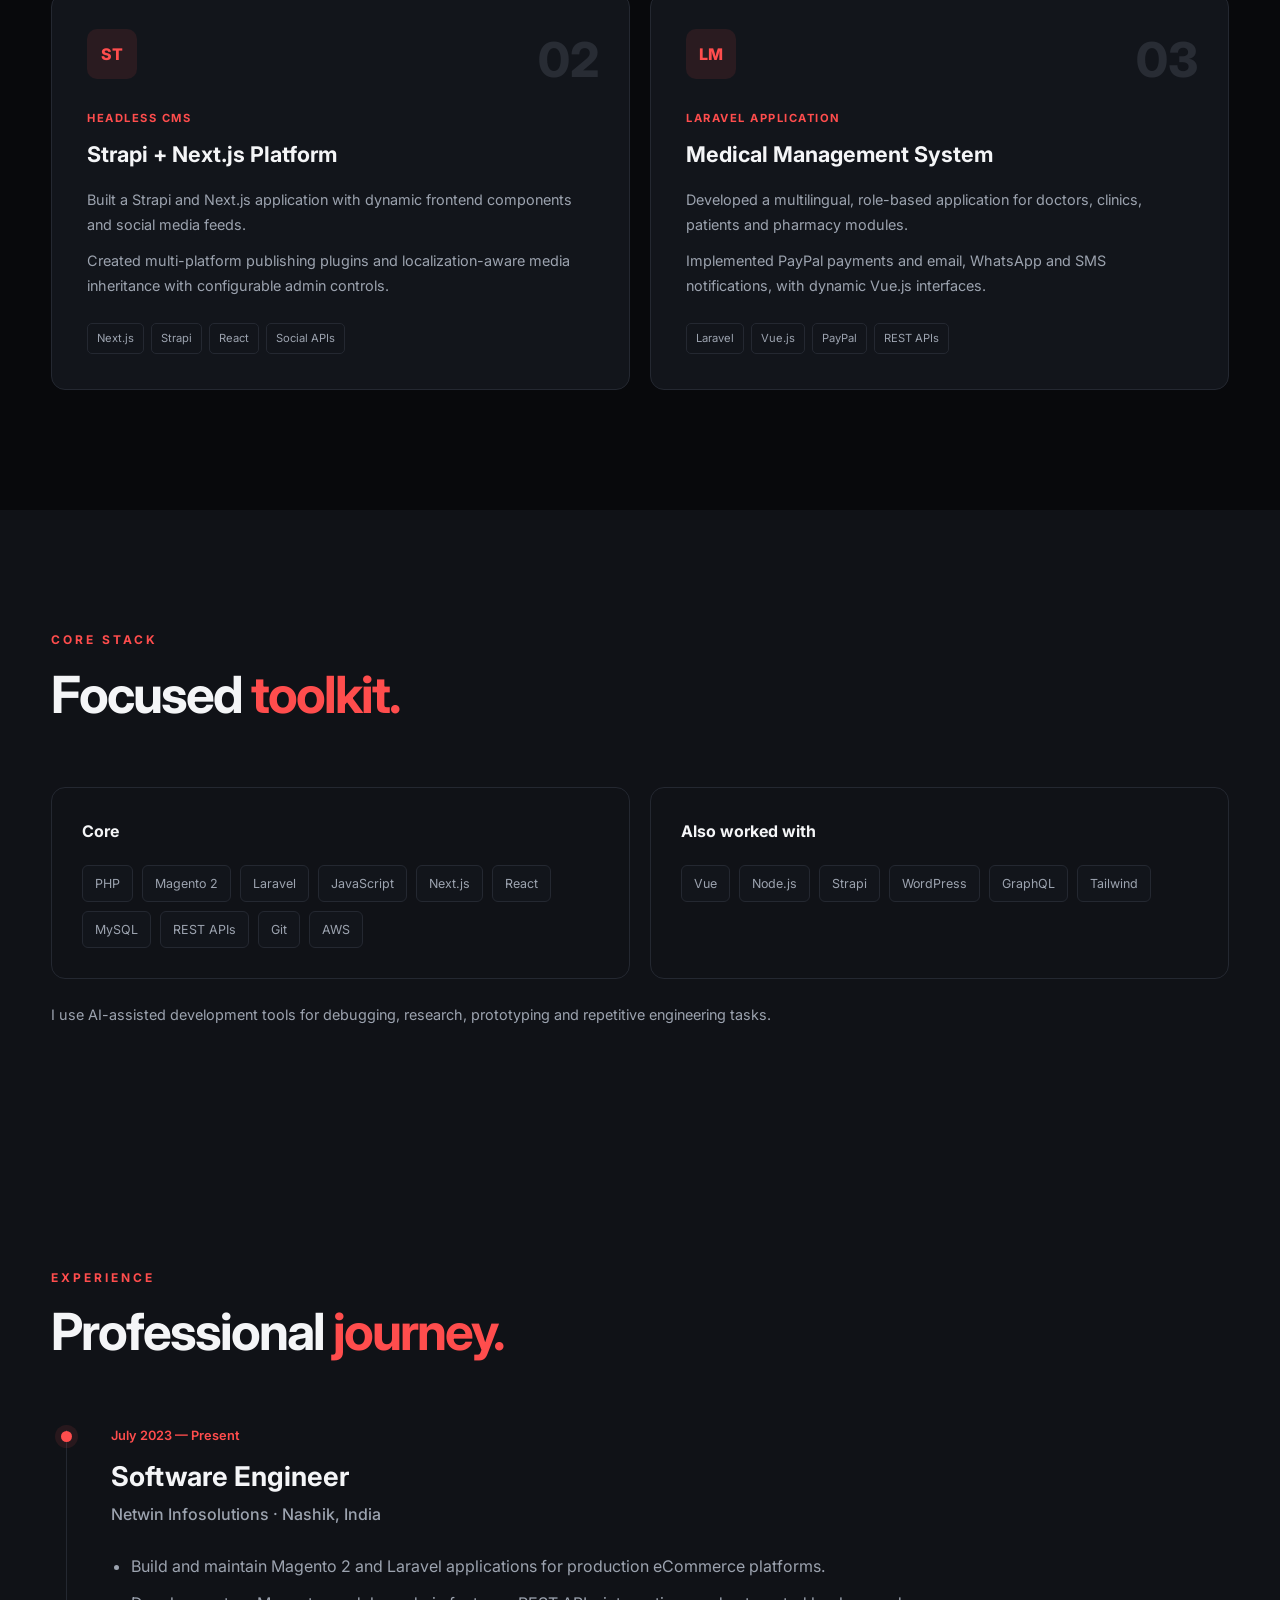
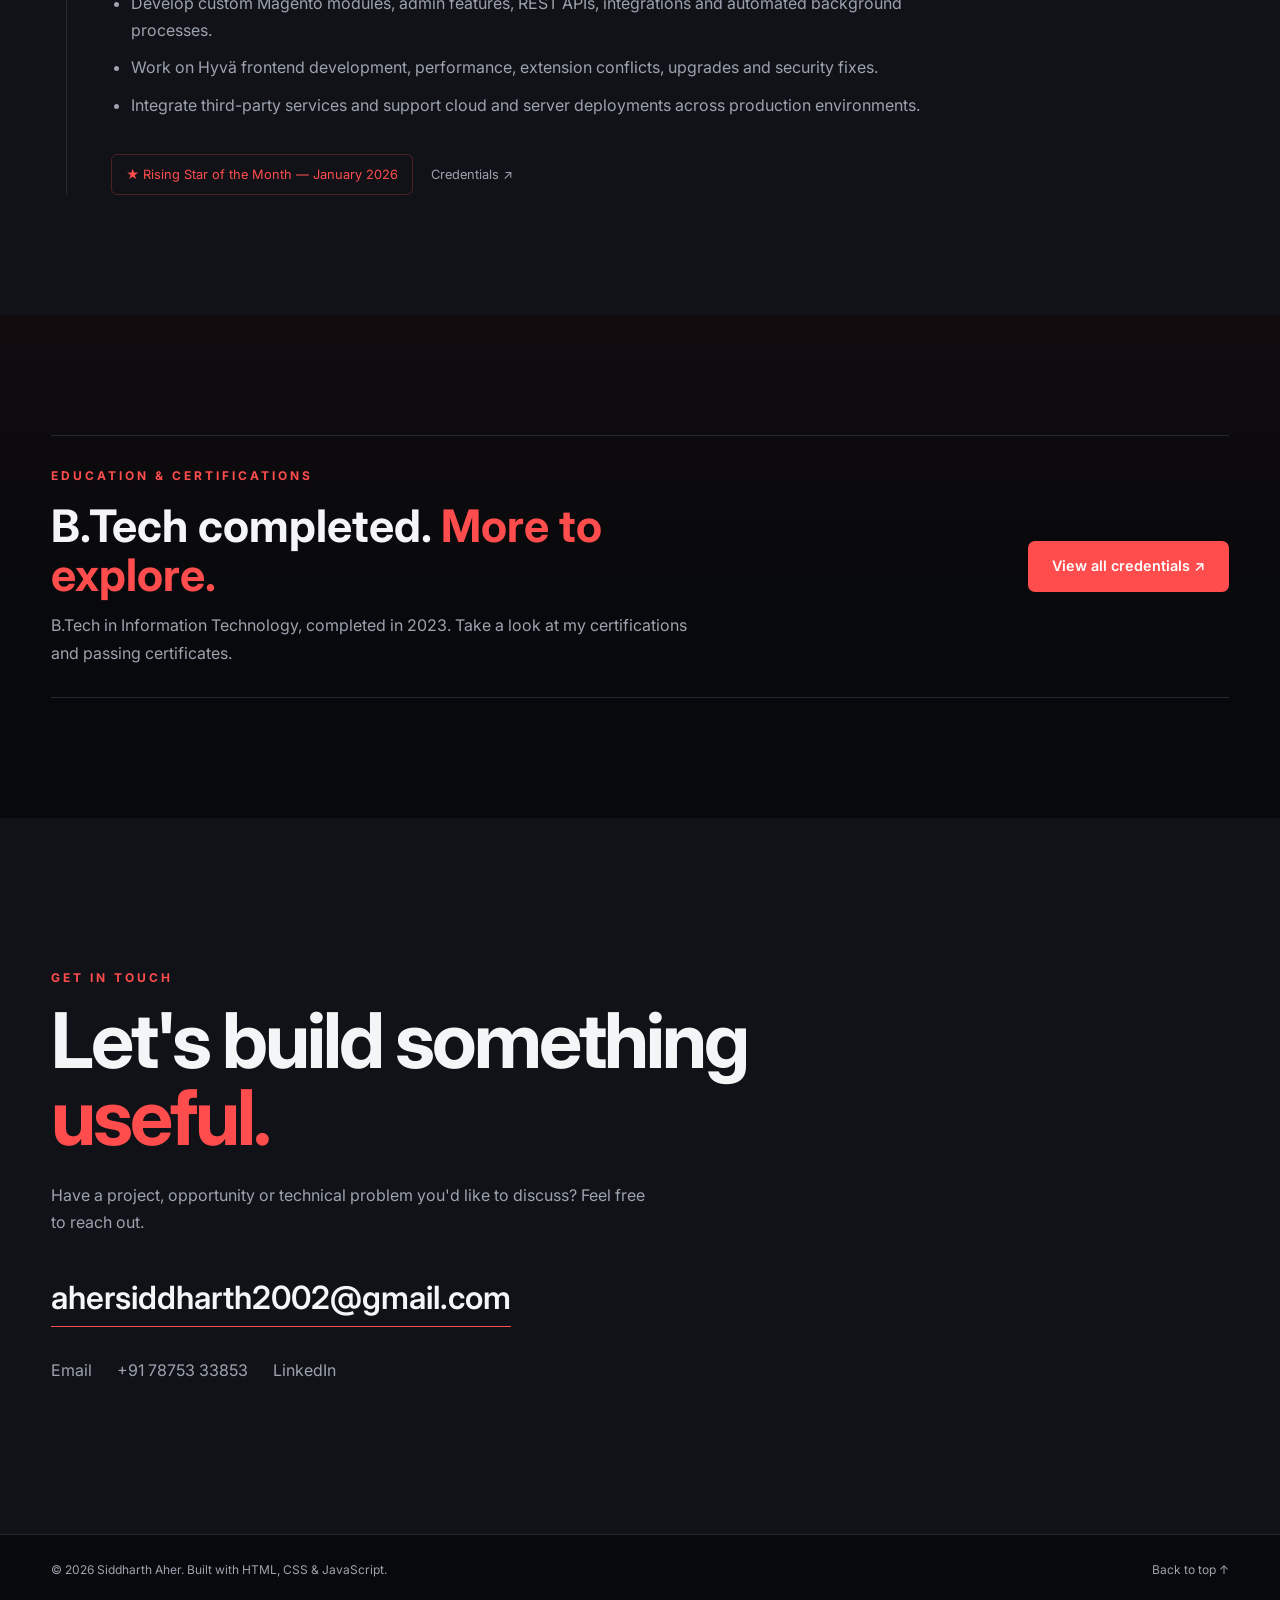
==== commit 2f9d8887: "Reorderd the home page sections, updated credntials page descriptions" ====
--- a/index.html
+++ b/index.html
@@ -65,6 +65,17 @@
         </div>
     </section>
 
+    <section class="section section-dark" id="stack">
+        <div class="container">
+            <div class="section-heading reveal"><p class="eyebrow">CORE STACK</p><h2>Focused <span>toolkit.</span></h2></div>
+            <div class="skills-grid">
+                <div class="skill-group reveal"><h3>Core</h3><div class="skill-list"><span>PHP</span><span>Magento 2</span><span>Laravel</span><span>JavaScript</span><span>Next.js</span><span>React</span><span>MySQL</span><span>REST APIs</span><span>Git</span><span>AWS</span></div></div>
+                <div class="skill-group reveal"><h3>Also worked with</h3><div class="skill-list"><span>Vue</span><span>Node.js</span><span>Strapi</span><span>WordPress</span><span>GraphQL</span><span>Tailwind</span></div></div>
+            </div>
+            <p class="stack-note reveal">I use AI-assisted development tools for debugging, research, prototyping and repetitive engineering tasks.</p>
+        </div>
+    </section>
+
     <section class="section section-dark" id="experience">
         <div class="container">
             <div class="section-heading reveal"><p class="eyebrow">EXPERIENCE</p><h2>Professional <span>journey.</span></h2></div>
@@ -77,14 +88,16 @@
         </div>
     </section>
 
-    <section class="section section-dark" id="stack">
+    <section class="section credentials-preview" aria-labelledby="credentials-preview-title">
         <div class="container">
-            <div class="section-heading reveal"><p class="eyebrow">CORE STACK</p><h2>Focused <span>toolkit.</span></h2></div>
-            <div class="skills-grid">
-                <div class="skill-group reveal"><h3>Core</h3><div class="skill-list"><span>PHP</span><span>Magento 2</span><span>Laravel</span><span>JavaScript</span><span>Next.js</span><span>React</span><span>MySQL</span><span>REST APIs</span><span>Git</span><span>AWS</span></div></div>
-                <div class="skill-group reveal"><h3>Also worked with</h3><div class="skill-list"><span>Vue</span><span>Node.js</span><span>Strapi</span><span>WordPress</span><span>GraphQL</span><span>Tailwind</span></div></div>
+            <div class="credentials-preview-content reveal">
+                <div class="credentials-preview-copy">
+                    <p class="eyebrow">EDUCATION & CERTIFICATIONS</p>
+                    <h2 id="credentials-preview-title">B.Tech completed. <span>More to explore.</span></h2>
+                    <p>B.Tech in Information Technology, completed in 2023. Take a look at my certifications and passing certificates.</p>
+                </div>
+                <a class="btn btn-primary" href="credentials.html">View all credentials ↗</a>
             </div>
-            <p class="stack-note reveal">I use AI-assisted development tools for debugging, research, prototyping and repetitive engineering tasks.</p>
         </div>
     </section>
 
--- a/css/style.css
+++ b/css/style.css
@@ -60,6 +60,7 @@
 html {
     scroll-behavior: smooth;
     scroll-padding-top: 80px;
+    overflow-x: clip;
 }
 
 body {
@@ -207,7 +208,7 @@
 
 .hero-content {
     display: grid;
-    grid-template-columns: 1.1fr 0.9fr;
+    grid-template-columns: minmax(0, 1.1fr) minmax(0, 0.9fr);
 
     gap: 80px;
     align-items: center;
@@ -533,6 +534,14 @@
     color: var(--text-muted);
 }
 
+.timeline-content,
+.education-card > div,
+.project-card,
+.skill-group,
+.doc-card {
+    min-width: 0;
+}
+
 .timeline-content li {
     margin-bottom: 10px;
 }
@@ -569,7 +578,7 @@
 
 .projects-grid {
     display: grid;
-    grid-template-columns: repeat(2, 1fr);
+    grid-template-columns: repeat(2, minmax(0, 1fr));
 
     gap: 20px;
 }
@@ -690,7 +699,7 @@
 
 .skills-grid {
     display: grid;
-    grid-template-columns: repeat(2, 1fr);
+    grid-template-columns: repeat(2, minmax(0, 1fr));
 
     gap: 20px;
 }
@@ -820,7 +829,7 @@
 
 .education-card {
     display: grid;
-    grid-template-columns: 150px 1fr;
+    grid-template-columns: 150px minmax(0, 1fr);
 
     gap: 30px;
 
@@ -902,6 +911,7 @@
 
     font-size: clamp(1.3rem, 3vw, 2rem);
     font-weight: 600;
+    overflow-wrap: anywhere;
 
     border-bottom: 1px solid var(--accent);
 
@@ -914,6 +924,7 @@
 
 .contact-links {
     display: flex;
+    flex-wrap: wrap;
     gap: 25px;
 
     color: var(--text-muted);
@@ -935,6 +946,39 @@
             rgba(255, 77, 77, 0.04),
             transparent 55%
         );
+}
+
+.credentials-preview-content {
+    display: flex;
+    align-items: center;
+    justify-content: space-between;
+    gap: 40px;
+    padding: 30px 0;
+    border-top: 1px solid var(--border);
+    border-bottom: 1px solid var(--border);
+}
+
+.credentials-preview-copy {
+    max-width: 650px;
+}
+
+.credentials-preview-copy h2 {
+    margin-bottom: 12px;
+    font-size: clamp(1.8rem, 4vw, 2.8rem);
+    line-height: 1.1;
+}
+
+.credentials-preview-copy h2 span {
+    color: var(--accent);
+}
+
+.credentials-preview-copy > p:not(.eyebrow) {
+    color: var(--text-muted);
+}
+
+.credentials-preview-content .btn {
+    flex-shrink: 0;
+    text-align: center;
 }
 
 .slider-header {
@@ -1440,6 +1484,12 @@
     .contact-content h2 {
         letter-spacing: -2px;
     }
+
+    .credentials-preview-content {
+        align-items: flex-start;
+        flex-direction: column;
+        gap: 24px;
+    }
 }
 
 
